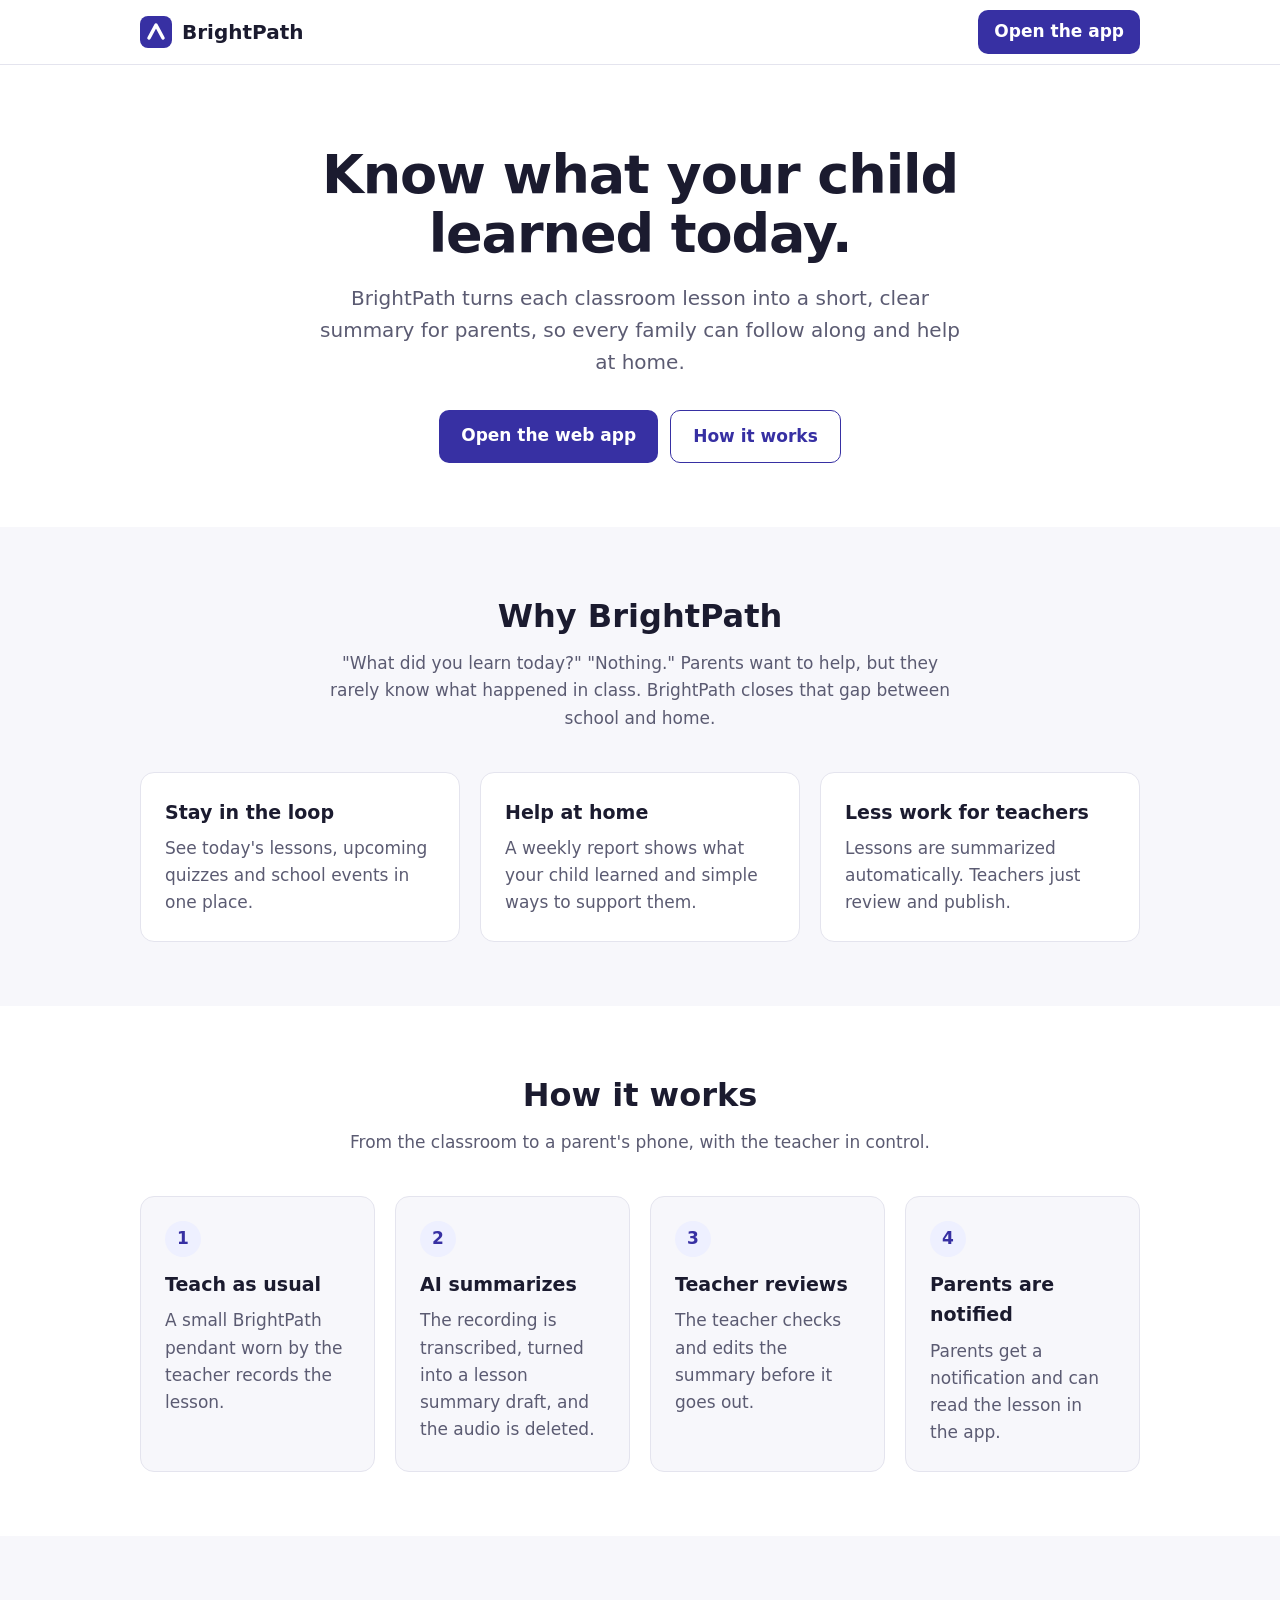
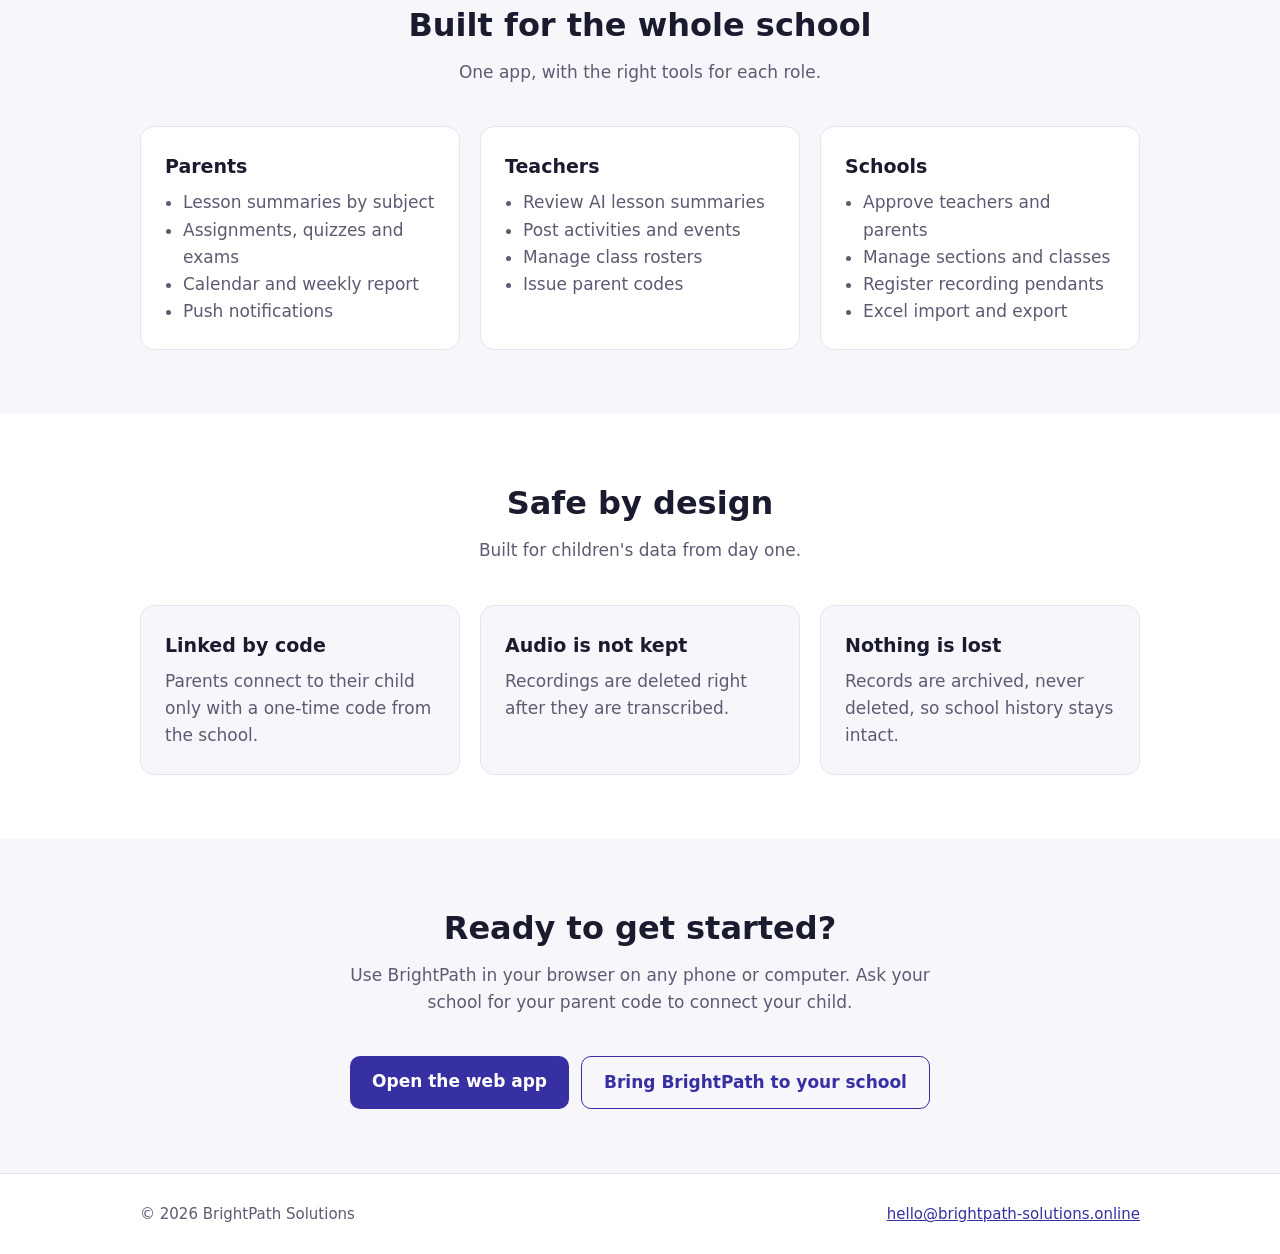
==== index.html @ 08d6a46b "first commit" ====
<!doctype html>
<html lang="en">
<head>
  <meta charset="utf-8">
  <meta name="viewport" content="width=device-width, initial-scale=1">
  <title>BrightPath — Know what your child learned today</title>
  <meta name="description" content="BrightPath turns classroom lessons into short summaries for parents, so every family can follow along and help at home.">
  <link rel="icon" href="data:image/svg+xml,<svg xmlns='http://www.w3.org/2000/svg' viewBox='0 0 32 32'><rect width='32' height='32' rx='8' fill='%233730A3'/><path d='M9 22 16 9l7 13' fill='none' stroke='white' stroke-width='3.5' stroke-linecap='round' stroke-linejoin='round'/></svg>">
  <style>
    :root {
      --primary: #3730A3;
      --primary-soft: #EEF0FF;
      --text: #1B1B2F;
      --muted: #5B5B72;
      --bg: #FFFFFF;
      --surface: #F7F7FB;
      --border: #E4E4EE;
    }
    @media (prefers-color-scheme: dark) {
      :root {
        --primary: #A5B4FC;
        --primary-soft: #25254A;
        --text: #EDEDF5;
        --muted: #A3A3BA;
        --bg: #12121C;
        --surface: #1B1B29;
        --border: #2C2C40;
      }
    }
    * { box-sizing: border-box; }
    body {
      margin: 0;
      font: 17px/1.6 system-ui, -apple-system, "Segoe UI", Roboto, sans-serif;
      color: var(--text);
      background: var(--bg);
    }
    a { color: var(--primary); }
    .wrap { max-width: 1040px; margin: 0 auto; padding: 0 20px; }
    header { border-bottom: 1px solid var(--border); }
    nav { display: flex; align-items: center; justify-content: space-between; height: 64px; }
    .brand { display: flex; align-items: center; gap: 10px; font-weight: 700; font-size: 20px; color: var(--text); text-decoration: none; }
    .btn {
      display: inline-block; padding: 12px 22px; border-radius: 10px;
      background: var(--primary); color: var(--bg); font-weight: 600; text-decoration: none;
    }
    .btn.ghost { background: transparent; color: var(--primary); border: 1.5px solid var(--primary); }
    nav .btn { padding: 8px 16px; }
    .hero { padding: 80px 0 64px; text-align: center; }
    .hero h1 { font-size: clamp(34px, 6vw, 54px); line-height: 1.1; margin: 0 0 18px; letter-spacing: -0.02em; }
    .hero p { font-size: 20px; color: var(--muted); max-width: 640px; margin: 0 auto 32px; }
    .actions { display: flex; gap: 12px; justify-content: center; flex-wrap: wrap; }
    section { padding: 64px 0; }
    section.alt { background: var(--surface); }
    h2 { font-size: 32px; margin: 0 0 8px; text-align: center; }
    .lead { text-align: center; color: var(--muted); margin: 0 auto 40px; max-width: 620px; }
    .grid { display: grid; gap: 20px; grid-template-columns: repeat(auto-fit, minmax(230px, 1fr)); }
    .card { background: var(--bg); border: 1px solid var(--border); border-radius: 14px; padding: 24px; }
    section:not(.alt) .card { background: var(--surface); }
    .card h3 { margin: 0 0 8px; font-size: 19px; }
    .card p, .card li { color: var(--muted); margin: 0; }
    .card ul { margin: 0; padding-left: 18px; }
    .step { width: 36px; height: 36px; border-radius: 50%; display: grid; place-items: center;
            background: var(--primary-soft); color: var(--primary); font-weight: 700; margin-bottom: 12px; }
    .cta { text-align: center; }
    footer { border-top: 1px solid var(--border); padding: 28px 0; color: var(--muted); font-size: 15px; }
    footer .wrap { display: flex; justify-content: space-between; flex-wrap: wrap; gap: 8px; }
  </style>
</head>
<body>
  <header>
    <nav class="wrap">
      <a class="brand" href="/">
        <svg width="32" height="32" viewBox="0 0 32 32" aria-hidden="true"><rect width="32" height="32" rx="8" fill="#3730A3"/><path d="M9 22 16 9l7 13" fill="none" stroke="#fff" stroke-width="3.5" stroke-linecap="round" stroke-linejoin="round"/></svg>
        BrightPath
      </a>
      <a class="btn" href="https://app.brightpath-solutions.online">Open the app</a>
    </nav>
  </header>

  <main>
    <div class="hero wrap">
      <h1>Know what your child<br>learned today.</h1>
      <p>BrightPath turns each classroom lesson into a short, clear summary for parents, so every family can follow along and help at home.</p>
      <div class="actions">
        <a class="btn" href="https://app.brightpath-solutions.online">Open the web app</a>
        <a class="btn ghost" href="#how">How it works</a>
      </div>
    </div>

    <section class="alt" id="why">
      <div class="wrap">
        <h2>Why BrightPath</h2>
        <p class="lead">"What did you learn today?" "Nothing." Parents want to help, but they rarely know what happened in class. BrightPath closes that gap between school and home.</p>
        <div class="grid">
          <div class="card"><h3>Stay in the loop</h3><p>See today's lessons, upcoming quizzes and school events in one place.</p></div>
          <div class="card"><h3>Help at home</h3><p>A weekly report shows what your child learned and simple ways to support them.</p></div>
          <div class="card"><h3>Less work for teachers</h3><p>Lessons are summarized automatically. Teachers just review and publish.</p></div>
        </div>
      </div>
    </section>

    <section id="how">
      <div class="wrap">
        <h2>How it works</h2>
        <p class="lead">From the classroom to a parent's phone, with the teacher in control.</p>
        <div class="grid">
          <div class="card"><div class="step">1</div><h3>Teach as usual</h3><p>A small BrightPath pendant worn by the teacher records the lesson.</p></div>
          <div class="card"><div class="step">2</div><h3>AI summarizes</h3><p>The recording is transcribed, turned into a lesson summary draft, and the audio is deleted.</p></div>
          <div class="card"><div class="step">3</div><h3>Teacher reviews</h3><p>The teacher checks and edits the summary before it goes out.</p></div>
          <div class="card"><div class="step">4</div><h3>Parents are notified</h3><p>Parents get a notification and can read the lesson in the app.</p></div>
        </div>
      </div>
    </section>

    <section class="alt" id="who">
      <div class="wrap">
        <h2>Built for the whole school</h2>
        <p class="lead">One app, with the right tools for each role.</p>
        <div class="grid">
          <div class="card"><h3>Parents</h3><ul>
            <li>Lesson summaries by subject</li><li>Assignments, quizzes and exams</li>
            <li>Calendar and weekly report</li><li>Push notifications</li></ul></div>
          <div class="card"><h3>Teachers</h3><ul>
            <li>Review AI lesson summaries</li><li>Post activities and events</li>
            <li>Manage class rosters</li><li>Issue parent codes</li></ul></div>
          <div class="card"><h3>Schools</h3><ul>
            <li>Approve teachers and parents</li><li>Manage sections and classes</li>
            <li>Register recording pendants</li><li>Excel import and export</li></ul></div>
        </div>
      </div>
    </section>

    <section id="trust">
      <div class="wrap">
        <h2>Safe by design</h2>
        <p class="lead">Built for children's data from day one.</p>
        <div class="grid">
          <div class="card"><h3>Linked by code</h3><p>Parents connect to their child only with a one-time code from the school.</p></div>
          <div class="card"><h3>Audio is not kept</h3><p>Recordings are deleted right after they are transcribed.</p></div>
          <div class="card"><h3>Nothing is lost</h3><p>Records are archived, never deleted, so school history stays intact.</p></div>
        </div>
      </div>
    </section>

    <section class="alt cta">
      <div class="wrap">
        <h2>Ready to get started?</h2>
        <p class="lead">Use BrightPath in your browser on any phone or computer. Ask your school for your parent code to connect your child.</p>
        <div class="actions">
          <a class="btn" href="https://app.brightpath-solutions.online">Open the web app</a>
          <a class="btn ghost" href="mailto:hello@brightpath-solutions.online">Bring BrightPath to your school</a>
        </div>
      </div>
    </section>
  </main>

  <footer>
    <div class="wrap">
      <span>&copy; 2026 BrightPath Solutions</span>
      <a href="mailto:hello@brightpath-solutions.online">hello@brightpath-solutions.online</a>
    </div>
  </footer>
</body>
</html>
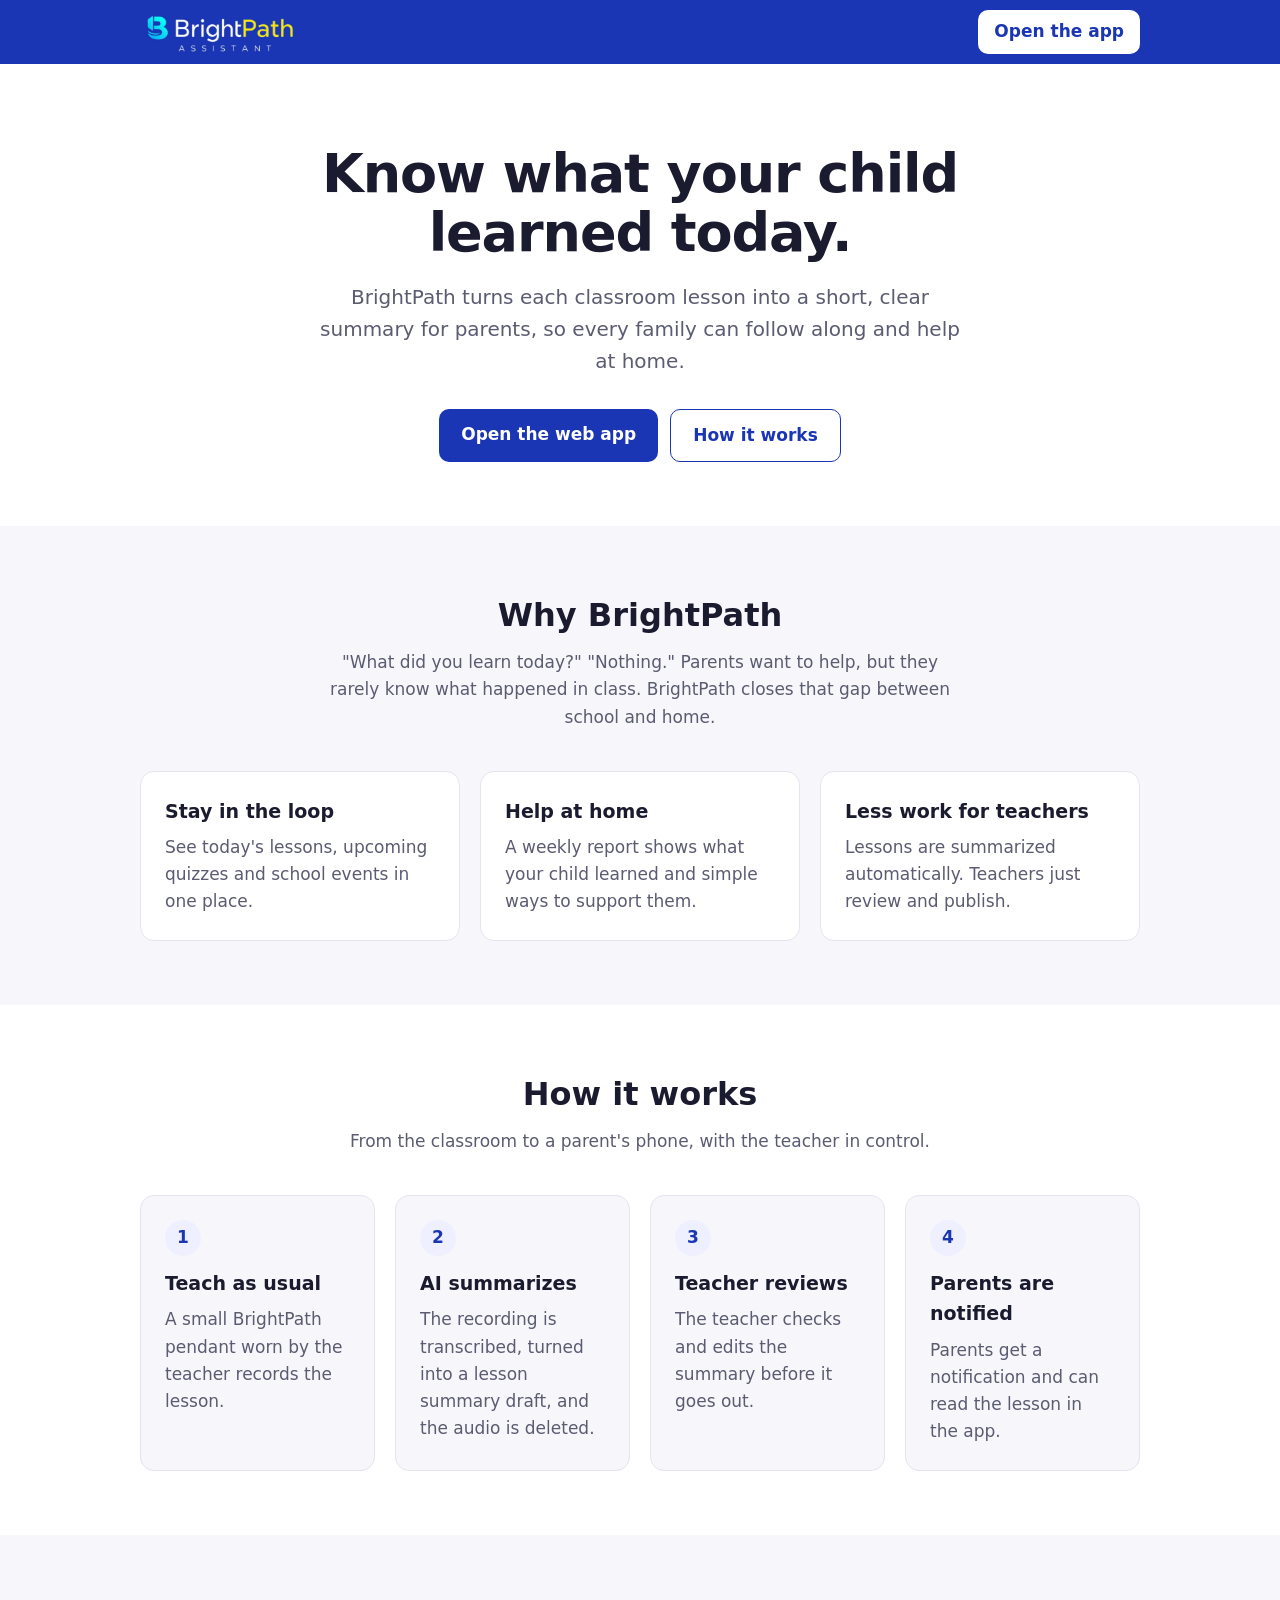
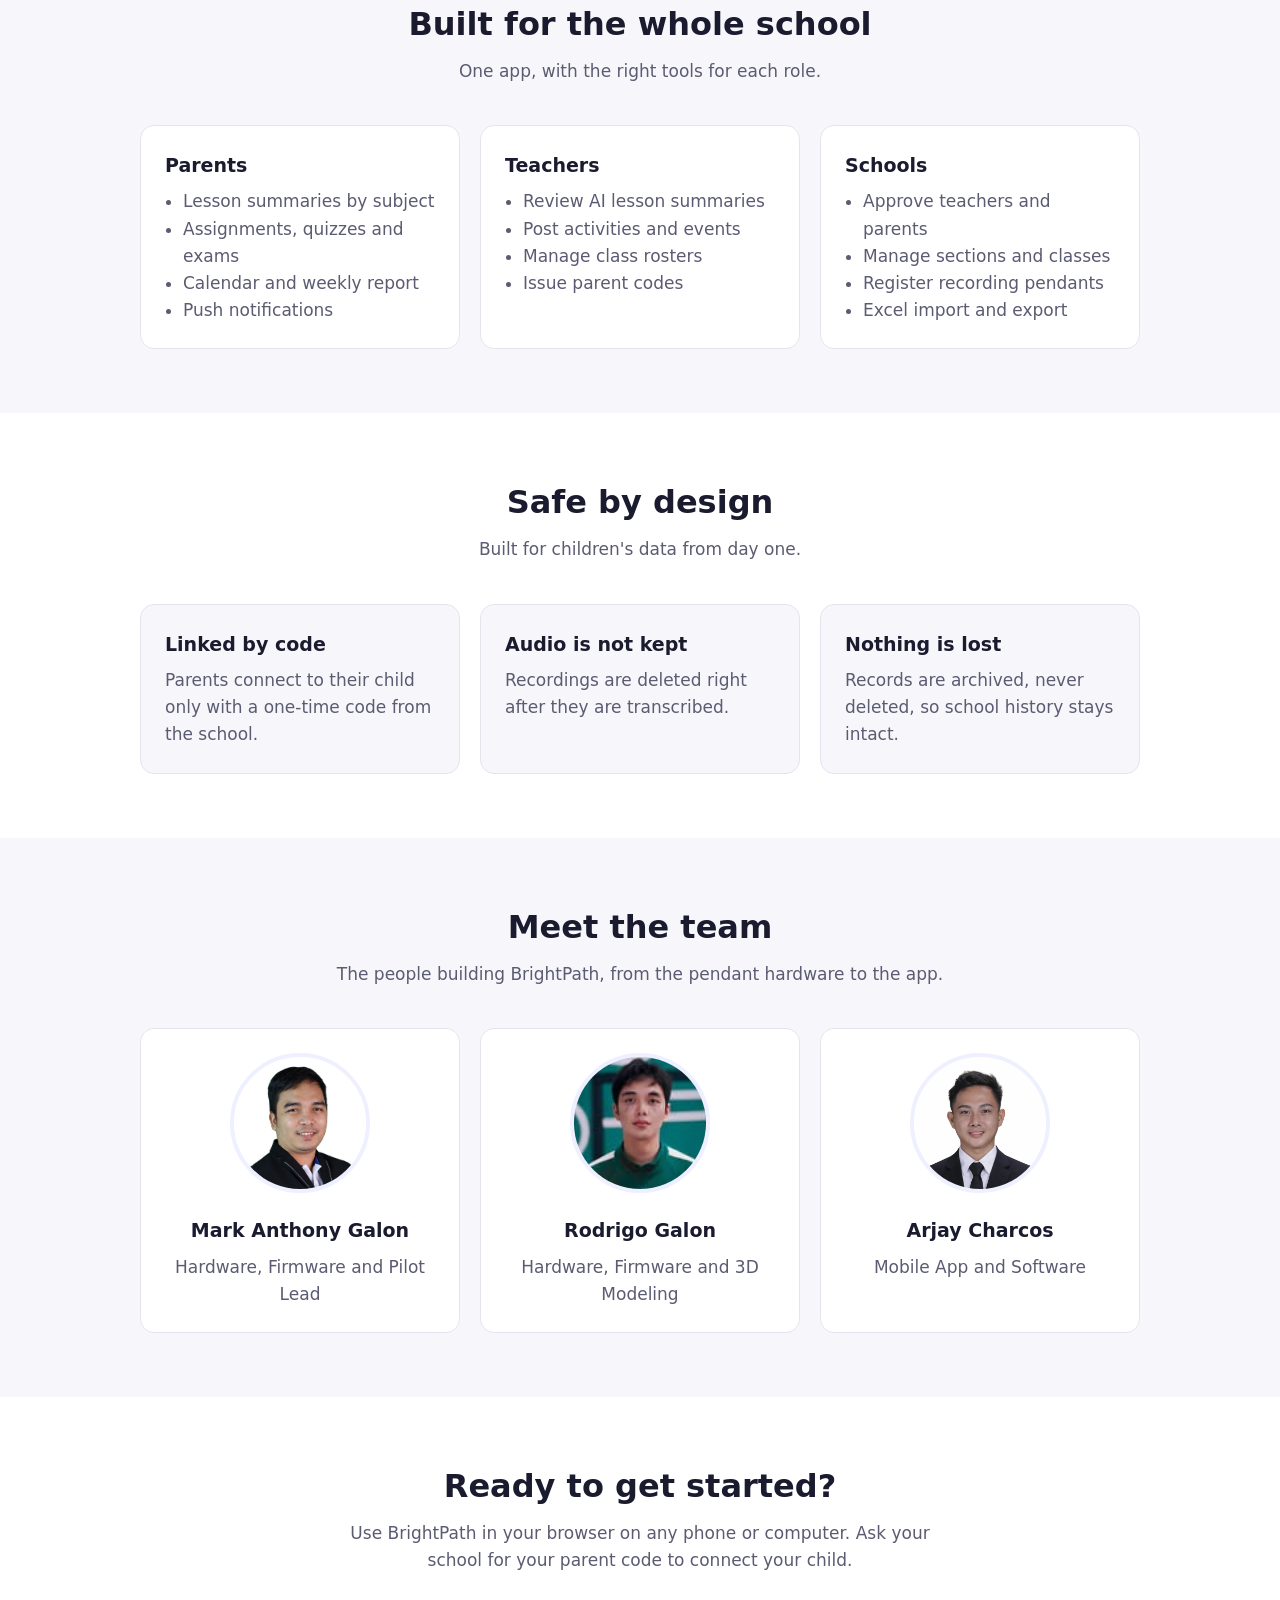
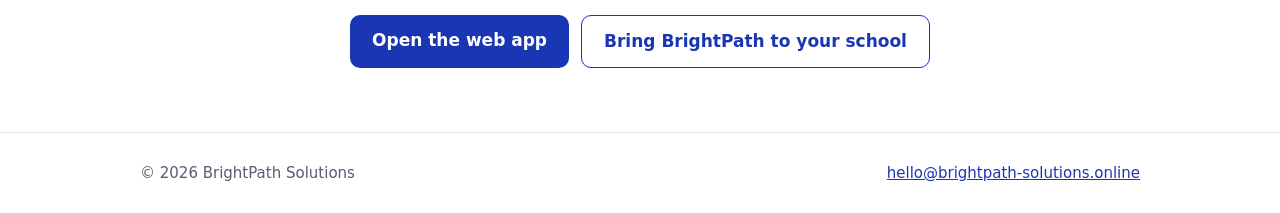
==== commit 5c73437f: "Add new image file: rodrigo-galon.jpg" ====
--- a/index.html
+++ b/index.html
@@ -5,10 +5,11 @@
   <meta name="viewport" content="width=device-width, initial-scale=1">
   <title>BrightPath — Know what your child learned today</title>
   <meta name="description" content="BrightPath turns classroom lessons into short summaries for parents, so every family can follow along and help at home.">
-  <link rel="icon" href="data:image/svg+xml,<svg xmlns='http://www.w3.org/2000/svg' viewBox='0 0 32 32'><rect width='32' height='32' rx='8' fill='%233730A3'/><path d='M9 22 16 9l7 13' fill='none' stroke='white' stroke-width='3.5' stroke-linecap='round' stroke-linejoin='round'/></svg>">
+  <link rel="icon" href="images/icon.png">
   <style>
     :root {
-      --primary: #3730A3;
+      --brand: #1A36B4; /* logo background */
+      --primary: #1A36B4;
       --primary-soft: #EEF0FF;
       --text: #1B1B2F;
       --muted: #5B5B72;
@@ -36,15 +37,15 @@
     }
     a { color: var(--primary); }
     .wrap { max-width: 1040px; margin: 0 auto; padding: 0 20px; }
-    header { border-bottom: 1px solid var(--border); }
-    nav { display: flex; align-items: center; justify-content: space-between; height: 64px; }
-    .brand { display: flex; align-items: center; gap: 10px; font-weight: 700; font-size: 20px; color: var(--text); text-decoration: none; }
+    header { background: var(--brand); }
+    nav { display: flex; align-items: center; justify-content: space-between; height: 64px; gap: 12px; }
+    .brand img { display: block; height: 44px; width: auto; }
     .btn {
       display: inline-block; padding: 12px 22px; border-radius: 10px;
       background: var(--primary); color: var(--bg); font-weight: 600; text-decoration: none;
     }
     .btn.ghost { background: transparent; color: var(--primary); border: 1.5px solid var(--primary); }
-    nav .btn { padding: 8px 16px; }
+    nav .btn { padding: 8px 16px; background: #fff; color: var(--brand); white-space: nowrap; }
     .hero { padding: 80px 0 64px; text-align: center; }
     .hero h1 { font-size: clamp(34px, 6vw, 54px); line-height: 1.1; margin: 0 0 18px; letter-spacing: -0.02em; }
     .hero p { font-size: 20px; color: var(--muted); max-width: 640px; margin: 0 auto 32px; }
@@ -61,6 +62,9 @@
     .card ul { margin: 0; padding-left: 18px; }
     .step { width: 36px; height: 36px; border-radius: 50%; display: grid; place-items: center;
             background: var(--primary-soft); color: var(--primary); font-weight: 700; margin-bottom: 12px; }
+    .team { text-align: center; }
+    .team img { width: 140px; height: 140px; border-radius: 50%; object-fit: cover; margin-bottom: 14px;
+                border: 4px solid var(--primary-soft); }
     .cta { text-align: center; }
     footer { border-top: 1px solid var(--border); padding: 28px 0; color: var(--muted); font-size: 15px; }
     footer .wrap { display: flex; justify-content: space-between; flex-wrap: wrap; gap: 8px; }
@@ -69,10 +73,7 @@
 <body>
   <header>
     <nav class="wrap">
-      <a class="brand" href="/">
-        <svg width="32" height="32" viewBox="0 0 32 32" aria-hidden="true"><rect width="32" height="32" rx="8" fill="#3730A3"/><path d="M9 22 16 9l7 13" fill="none" stroke="#fff" stroke-width="3.5" stroke-linecap="round" stroke-linejoin="round"/></svg>
-        BrightPath
-      </a>
+      <a class="brand" href="/"><img src="images/logo.jpg" alt="BrightPath Assistant" width="164" height="44"></a>
       <a class="btn" href="https://app.brightpath-solutions.online">Open the app</a>
     </nav>
   </header>
@@ -142,7 +143,28 @@
       </div>
     </section>
 
-    <section class="alt cta">
+    <section class="alt" id="team">
+      <div class="wrap">
+        <h2>Meet the team</h2>
+        <p class="lead">The people building BrightPath, from the pendant hardware to the app.</p>
+        <div class="grid">
+          <div class="card team">
+            <img src="images/mark-anthony-galon.png" alt="Mark Anthony Galon" width="140" height="140" loading="lazy">
+            <h3>Mark Anthony Galon</h3><p>Hardware, Firmware and Pilot Lead</p>
+          </div>
+          <div class="card team">
+            <img src="images/rodrigo-galon.jpg" alt="Rodrigo Galon" width="140" height="140" loading="lazy">
+            <h3>Rodrigo Galon</h3><p>Hardware, Firmware and 3D Modeling</p>
+          </div>
+          <div class="card team">
+            <img src="images/arjay-charcos.webp" alt="Arjay Charcos" width="140" height="140" loading="lazy">
+            <h3>Arjay Charcos</h3><p>Mobile App and Software</p>
+          </div>
+        </div>
+      </div>
+    </section>
+
+    <section class="cta">
       <div class="wrap">
         <h2>Ready to get started?</h2>
         <p class="lead">Use BrightPath in your browser on any phone or computer. Ask your school for your parent code to connect your child.</p>
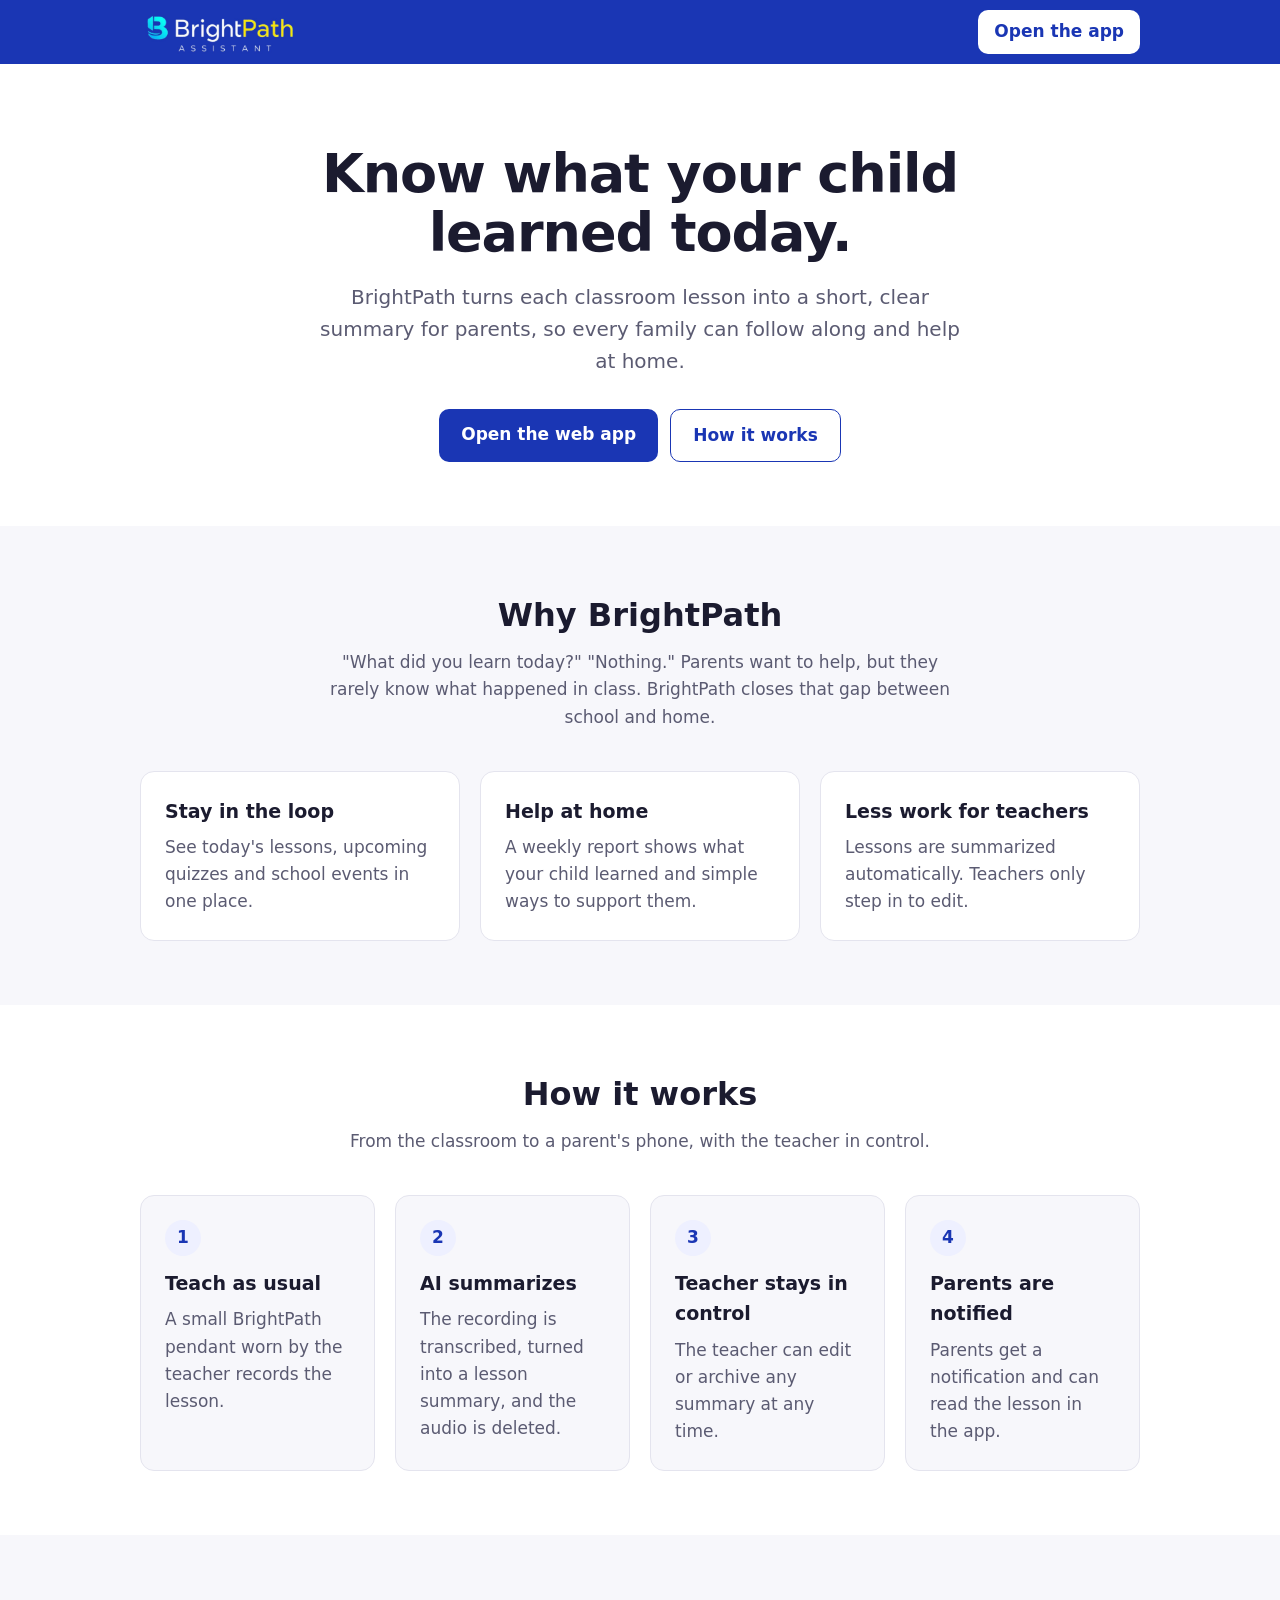
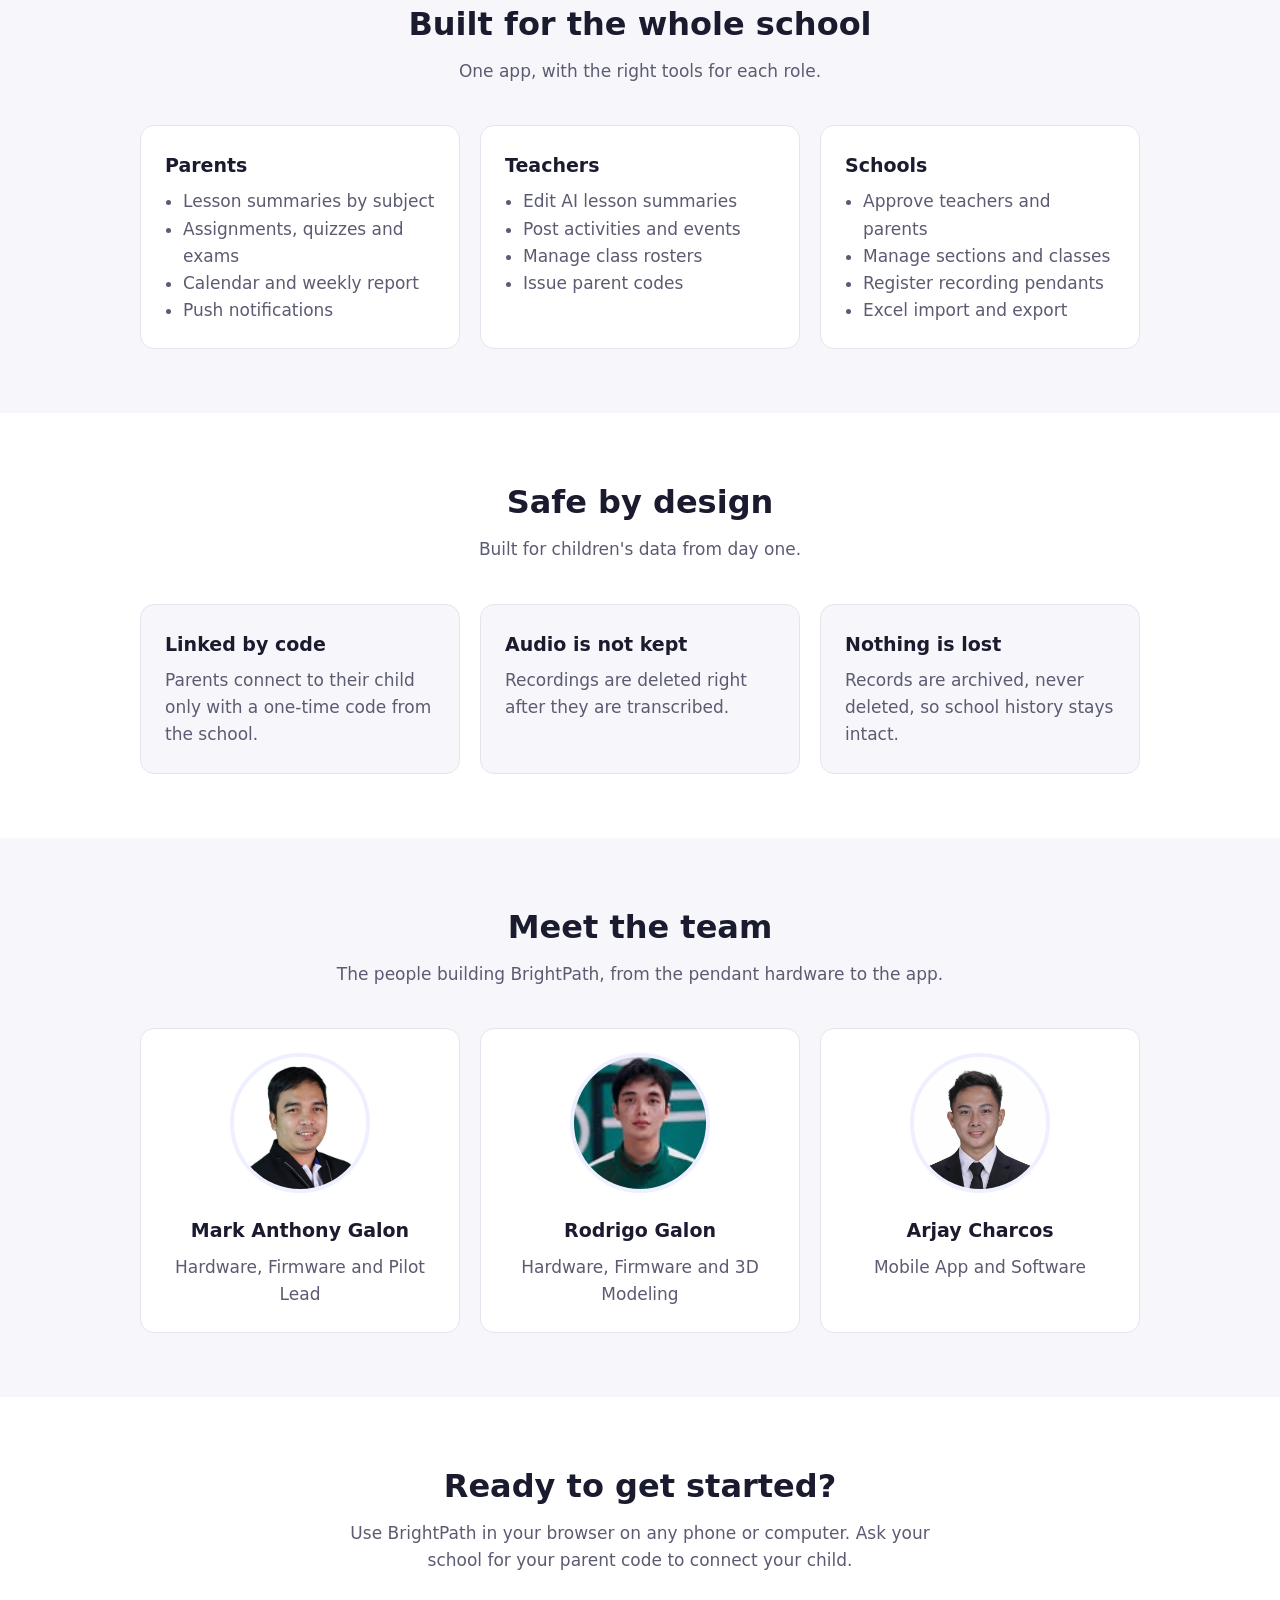
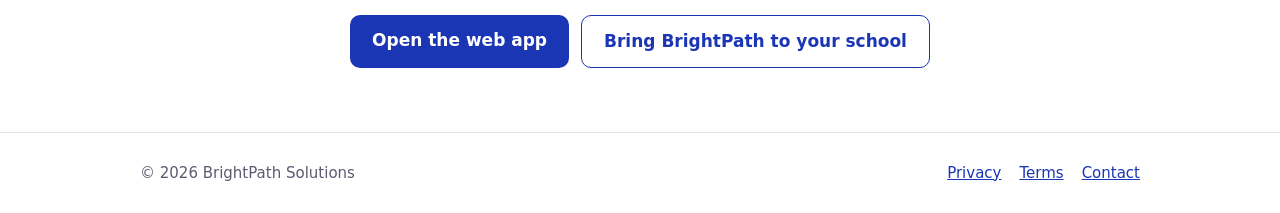
==== commit 45395bc4: "Add privacy policy, terms of use, sitemap, and robots.txt; create initial styles" ====
--- a/index.html
+++ b/index.html
@@ -6,69 +6,16 @@
   <title>BrightPath — Know what your child learned today</title>
   <meta name="description" content="BrightPath turns classroom lessons into short summaries for parents, so every family can follow along and help at home.">
   <link rel="icon" href="images/icon.png">
-  <style>
-    :root {
-      --brand: #1A36B4; /* logo background */
-      --primary: #1A36B4;
-      --primary-soft: #EEF0FF;
-      --text: #1B1B2F;
-      --muted: #5B5B72;
-      --bg: #FFFFFF;
-      --surface: #F7F7FB;
-      --border: #E4E4EE;
-    }
-    @media (prefers-color-scheme: dark) {
-      :root {
-        --primary: #A5B4FC;
-        --primary-soft: #25254A;
-        --text: #EDEDF5;
-        --muted: #A3A3BA;
-        --bg: #12121C;
-        --surface: #1B1B29;
-        --border: #2C2C40;
-      }
-    }
-    * { box-sizing: border-box; }
-    body {
-      margin: 0;
-      font: 17px/1.6 system-ui, -apple-system, "Segoe UI", Roboto, sans-serif;
-      color: var(--text);
-      background: var(--bg);
-    }
-    a { color: var(--primary); }
-    .wrap { max-width: 1040px; margin: 0 auto; padding: 0 20px; }
-    header { background: var(--brand); }
-    nav { display: flex; align-items: center; justify-content: space-between; height: 64px; gap: 12px; }
-    .brand img { display: block; height: 44px; width: auto; }
-    .btn {
-      display: inline-block; padding: 12px 22px; border-radius: 10px;
-      background: var(--primary); color: var(--bg); font-weight: 600; text-decoration: none;
-    }
-    .btn.ghost { background: transparent; color: var(--primary); border: 1.5px solid var(--primary); }
-    nav .btn { padding: 8px 16px; background: #fff; color: var(--brand); white-space: nowrap; }
-    .hero { padding: 80px 0 64px; text-align: center; }
-    .hero h1 { font-size: clamp(34px, 6vw, 54px); line-height: 1.1; margin: 0 0 18px; letter-spacing: -0.02em; }
-    .hero p { font-size: 20px; color: var(--muted); max-width: 640px; margin: 0 auto 32px; }
-    .actions { display: flex; gap: 12px; justify-content: center; flex-wrap: wrap; }
-    section { padding: 64px 0; }
-    section.alt { background: var(--surface); }
-    h2 { font-size: 32px; margin: 0 0 8px; text-align: center; }
-    .lead { text-align: center; color: var(--muted); margin: 0 auto 40px; max-width: 620px; }
-    .grid { display: grid; gap: 20px; grid-template-columns: repeat(auto-fit, minmax(230px, 1fr)); }
-    .card { background: var(--bg); border: 1px solid var(--border); border-radius: 14px; padding: 24px; }
-    section:not(.alt) .card { background: var(--surface); }
-    .card h3 { margin: 0 0 8px; font-size: 19px; }
-    .card p, .card li { color: var(--muted); margin: 0; }
-    .card ul { margin: 0; padding-left: 18px; }
-    .step { width: 36px; height: 36px; border-radius: 50%; display: grid; place-items: center;
-            background: var(--primary-soft); color: var(--primary); font-weight: 700; margin-bottom: 12px; }
-    .team { text-align: center; }
-    .team img { width: 140px; height: 140px; border-radius: 50%; object-fit: cover; margin-bottom: 14px;
-                border: 4px solid var(--primary-soft); }
-    .cta { text-align: center; }
-    footer { border-top: 1px solid var(--border); padding: 28px 0; color: var(--muted); font-size: 15px; }
-    footer .wrap { display: flex; justify-content: space-between; flex-wrap: wrap; gap: 8px; }
-  </style>
+  <link rel="canonical" href="https://brightpath-solutions.online/">
+  <meta property="og:type" content="website">
+  <meta property="og:site_name" content="BrightPath">
+  <meta property="og:title" content="BrightPath — Know what your child learned today">
+  <meta property="og:description" content="Short, clear summaries of every classroom lesson for parents, so families can follow along and help at home.">
+  <meta property="og:url" content="https://brightpath-solutions.online/">
+  <meta property="og:image" content="https://brightpath-solutions.online/images/og.png">
+  <meta name="twitter:card" content="summary_large_image">
+  <meta name="theme-color" content="#1A36B4">
+  <link rel="stylesheet" href="style.css">
 </head>
 <body>
   <header>
@@ -95,7 +42,7 @@
         <div class="grid">
           <div class="card"><h3>Stay in the loop</h3><p>See today's lessons, upcoming quizzes and school events in one place.</p></div>
           <div class="card"><h3>Help at home</h3><p>A weekly report shows what your child learned and simple ways to support them.</p></div>
-          <div class="card"><h3>Less work for teachers</h3><p>Lessons are summarized automatically. Teachers just review and publish.</p></div>
+          <div class="card"><h3>Less work for teachers</h3><p>Lessons are summarized automatically. Teachers only step in to edit.</p></div>
         </div>
       </div>
     </section>
@@ -106,8 +53,8 @@
         <p class="lead">From the classroom to a parent's phone, with the teacher in control.</p>
         <div class="grid">
           <div class="card"><div class="step">1</div><h3>Teach as usual</h3><p>A small BrightPath pendant worn by the teacher records the lesson.</p></div>
-          <div class="card"><div class="step">2</div><h3>AI summarizes</h3><p>The recording is transcribed, turned into a lesson summary draft, and the audio is deleted.</p></div>
-          <div class="card"><div class="step">3</div><h3>Teacher reviews</h3><p>The teacher checks and edits the summary before it goes out.</p></div>
+          <div class="card"><div class="step">2</div><h3>AI summarizes</h3><p>The recording is transcribed, turned into a lesson summary, and the audio is deleted.</p></div>
+          <div class="card"><div class="step">3</div><h3>Teacher stays in control</h3><p>The teacher can edit or archive any summary at any time.</p></div>
           <div class="card"><div class="step">4</div><h3>Parents are notified</h3><p>Parents get a notification and can read the lesson in the app.</p></div>
         </div>
       </div>
@@ -122,7 +69,7 @@
             <li>Lesson summaries by subject</li><li>Assignments, quizzes and exams</li>
             <li>Calendar and weekly report</li><li>Push notifications</li></ul></div>
           <div class="card"><h3>Teachers</h3><ul>
-            <li>Review AI lesson summaries</li><li>Post activities and events</li>
+            <li>Edit AI lesson summaries</li><li>Post activities and events</li>
             <li>Manage class rosters</li><li>Issue parent codes</li></ul></div>
           <div class="card"><h3>Schools</h3><ul>
             <li>Approve teachers and parents</li><li>Manage sections and classes</li>
@@ -179,7 +126,11 @@
   <footer>
     <div class="wrap">
       <span>&copy; 2026 BrightPath Solutions</span>
-      <a href="mailto:hello@brightpath-solutions.online">hello@brightpath-solutions.online</a>
+      <span class="links">
+        <a href="/privacy">Privacy</a>
+        <a href="/terms">Terms</a>
+        <a href="mailto:hello@brightpath-solutions.online">Contact</a>
+      </span>
     </div>
   </footer>
 </body>
--- a/style.css
+++ b/style.css
@@ -0,0 +1,75 @@
+:root {
+  --brand: #1A36B4; /* logo background */
+  --primary: #1A36B4;
+  --primary-soft: #EEF0FF;
+  --text: #1B1B2F;
+  --muted: #5B5B72;
+  --bg: #FFFFFF;
+  --surface: #F7F7FB;
+  --border: #E4E4EE;
+}
+@media (prefers-color-scheme: dark) {
+  :root {
+    --primary: #A5B4FC;
+    --primary-soft: #25254A;
+    --text: #EDEDF5;
+    --muted: #A3A3BA;
+    --bg: #12121C;
+    --surface: #1B1B29;
+    --border: #2C2C40;
+  }
+}
+* { box-sizing: border-box; }
+body {
+  margin: 0;
+  font: 17px/1.6 system-ui, -apple-system, "Segoe UI", Roboto, sans-serif;
+  color: var(--text);
+  background: var(--bg);
+}
+a { color: var(--primary); }
+.wrap { max-width: 1040px; margin: 0 auto; padding: 0 20px; }
+header { background: var(--brand); }
+nav { display: flex; align-items: center; justify-content: space-between; height: 64px; gap: 12px; }
+.brand img { display: block; height: 44px; width: auto; }
+.btn {
+  display: inline-block; padding: 12px 22px; border-radius: 10px;
+  background: var(--primary); color: var(--bg); font-weight: 600; text-decoration: none;
+}
+.btn.ghost { background: transparent; color: var(--primary); border: 1.5px solid var(--primary); }
+nav .btn { padding: 8px 16px; background: #fff; color: var(--brand); white-space: nowrap; }
+.hero { padding: 80px 0 64px; text-align: center; }
+.hero h1 { font-size: clamp(34px, 6vw, 54px); line-height: 1.1; margin: 0 0 18px; letter-spacing: -0.02em; }
+.hero p { font-size: 20px; color: var(--muted); max-width: 640px; margin: 0 auto 32px; }
+.actions { display: flex; gap: 12px; justify-content: center; flex-wrap: wrap; }
+section { padding: 64px 0; }
+section.alt { background: var(--surface); }
+h2 { font-size: 32px; margin: 0 0 8px; text-align: center; }
+.lead { text-align: center; color: var(--muted); margin: 0 auto 40px; max-width: 620px; }
+.grid { display: grid; gap: 20px; grid-template-columns: repeat(auto-fit, minmax(230px, 1fr)); }
+.card { background: var(--bg); border: 1px solid var(--border); border-radius: 14px; padding: 24px; }
+section:not(.alt) .card { background: var(--surface); }
+.card h3 { margin: 0 0 8px; font-size: 19px; }
+.card p, .card li { color: var(--muted); margin: 0; }
+.card ul { margin: 0; padding-left: 18px; }
+.step { width: 36px; height: 36px; border-radius: 50%; display: grid; place-items: center;
+        background: var(--primary-soft); color: var(--primary); font-weight: 700; margin-bottom: 12px; }
+.team { text-align: center; }
+.team img { width: 140px; height: 140px; border-radius: 50%; object-fit: cover; margin-bottom: 14px;
+            border: 4px solid var(--primary-soft); }
+.cta { text-align: center; }
+footer { border-top: 1px solid var(--border); padding: 28px 0; color: var(--muted); font-size: 15px; }
+footer .wrap { display: flex; justify-content: space-between; flex-wrap: wrap; gap: 8px; }
+footer .links { display: flex; gap: 18px; flex-wrap: wrap; }
+
+/* Text pages: privacy, terms, delete account, 404 */
+.doc { max-width: 760px; padding-top: 48px; padding-bottom: 64px; }
+.doc h1 { font-size: clamp(30px, 5vw, 40px); line-height: 1.15; margin: 0 0 6px; }
+.doc .updated { color: var(--muted); margin: 0 0 32px; }
+.doc h2 { text-align: left; font-size: 22px; margin: 36px 0 8px; }
+.doc p, .doc li { color: var(--text); }
+.doc ul { padding-left: 22px; }
+.doc li { margin-bottom: 6px; }
+.doc table { width: 100%; border-collapse: collapse; font-size: 15px; margin: 8px 0 16px; }
+.doc th, .doc td { text-align: left; padding: 10px 8px; border-bottom: 1px solid var(--border); vertical-align: top; }
+.doc .note { background: var(--surface); border: 1px solid var(--border); border-radius: 12px; padding: 16px 20px; }
+.table-scroll { overflow-x: auto; }
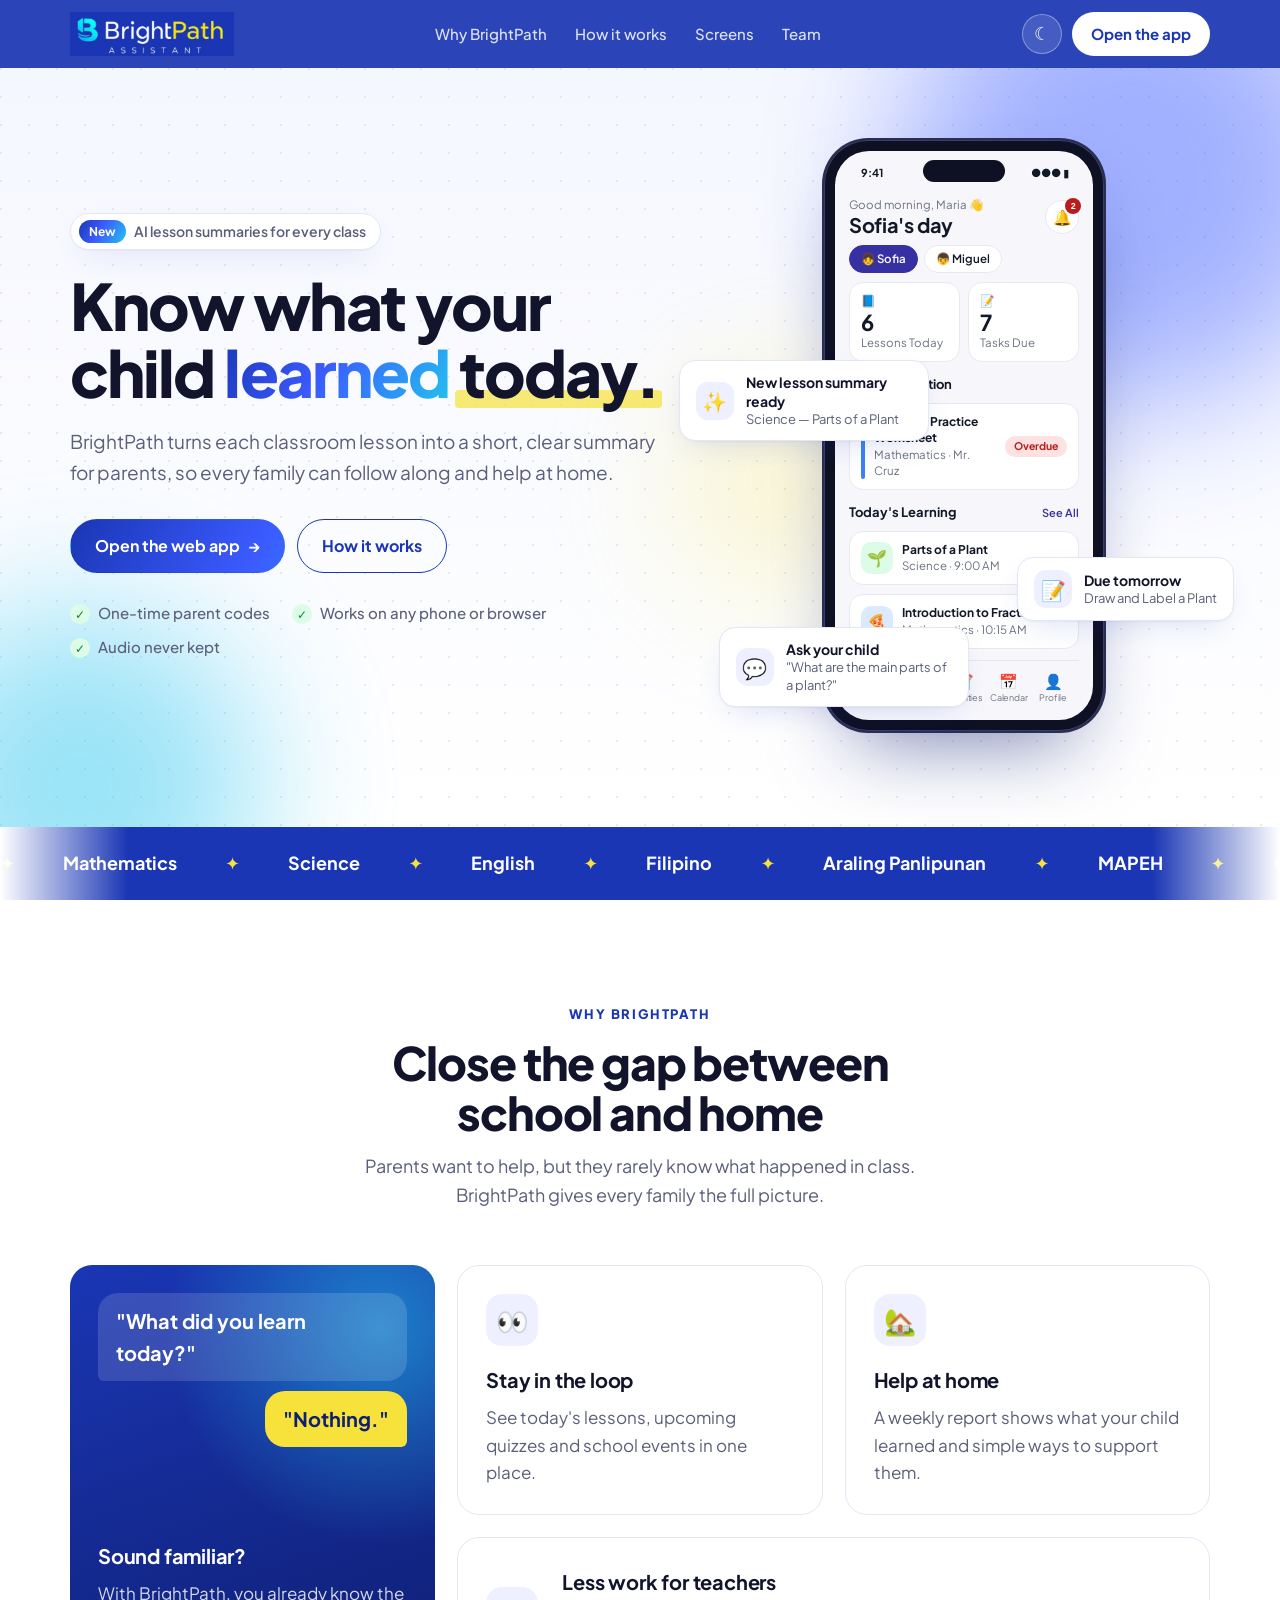
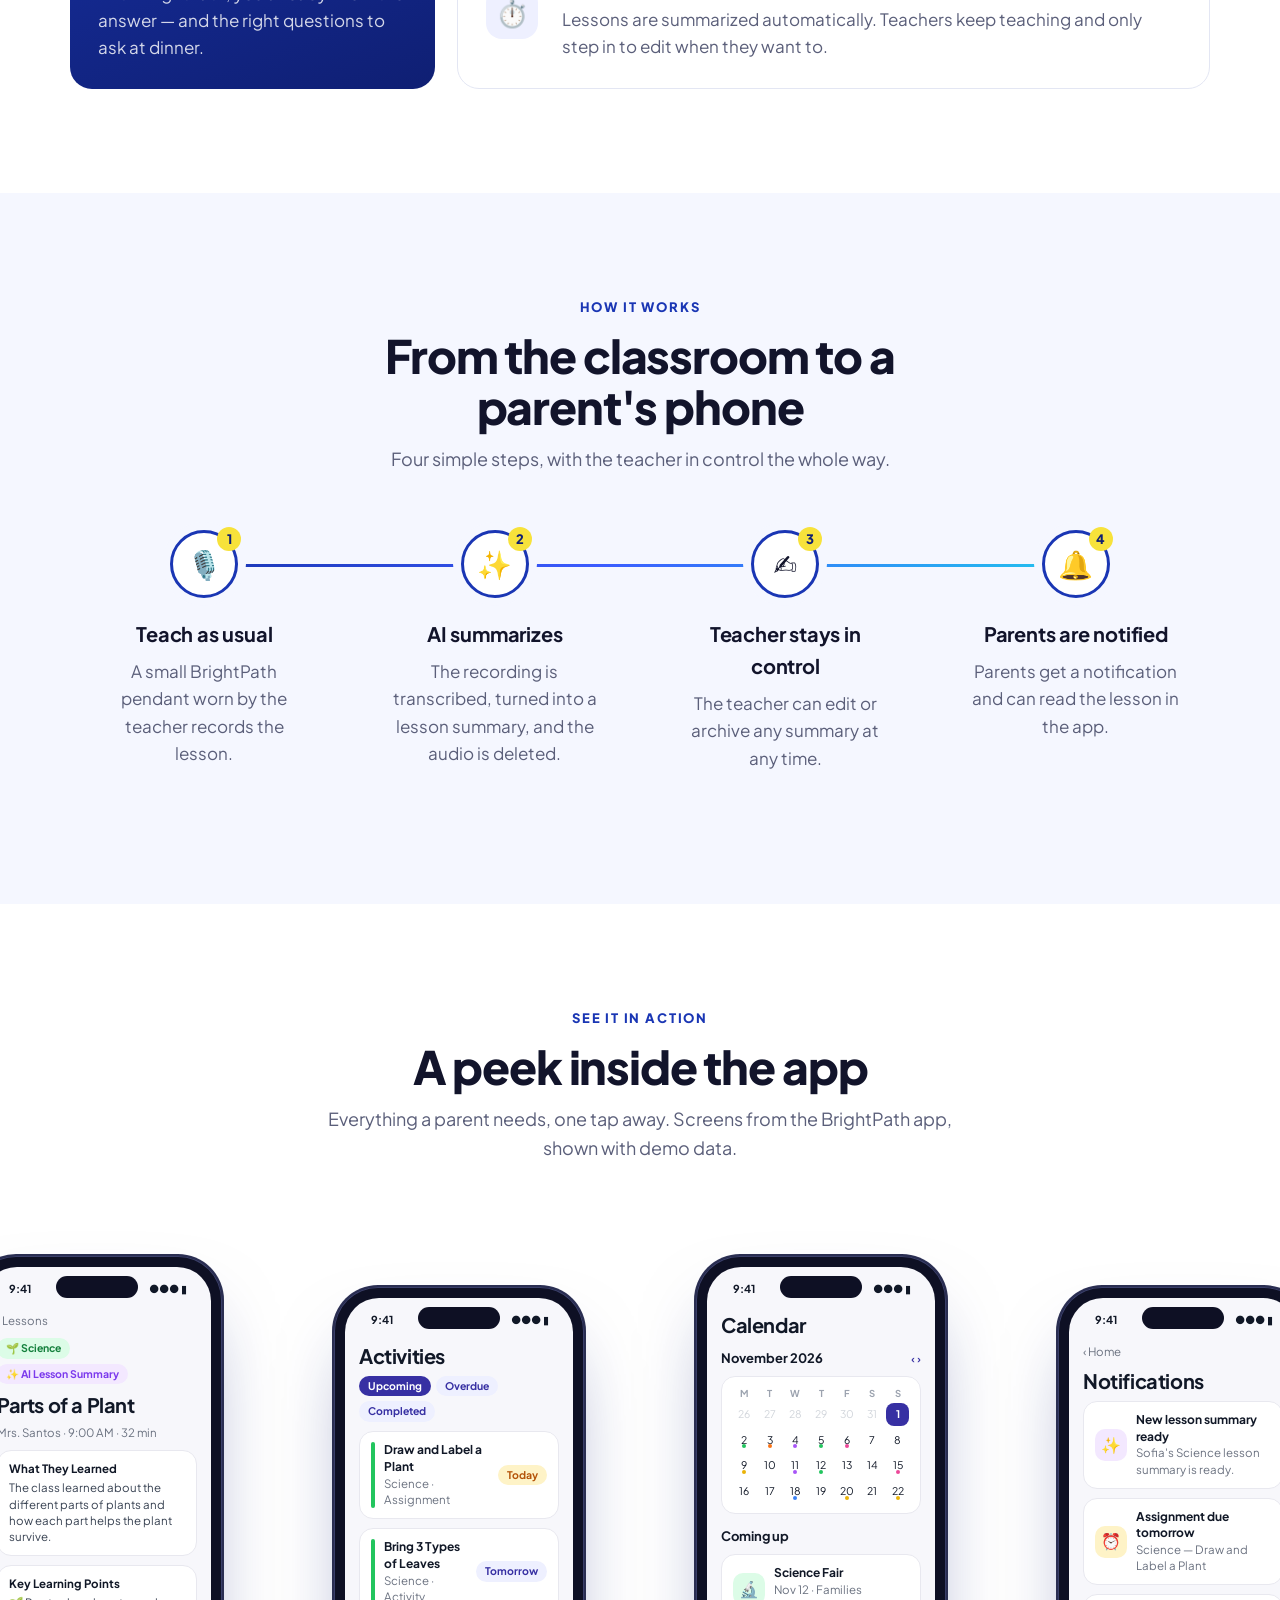
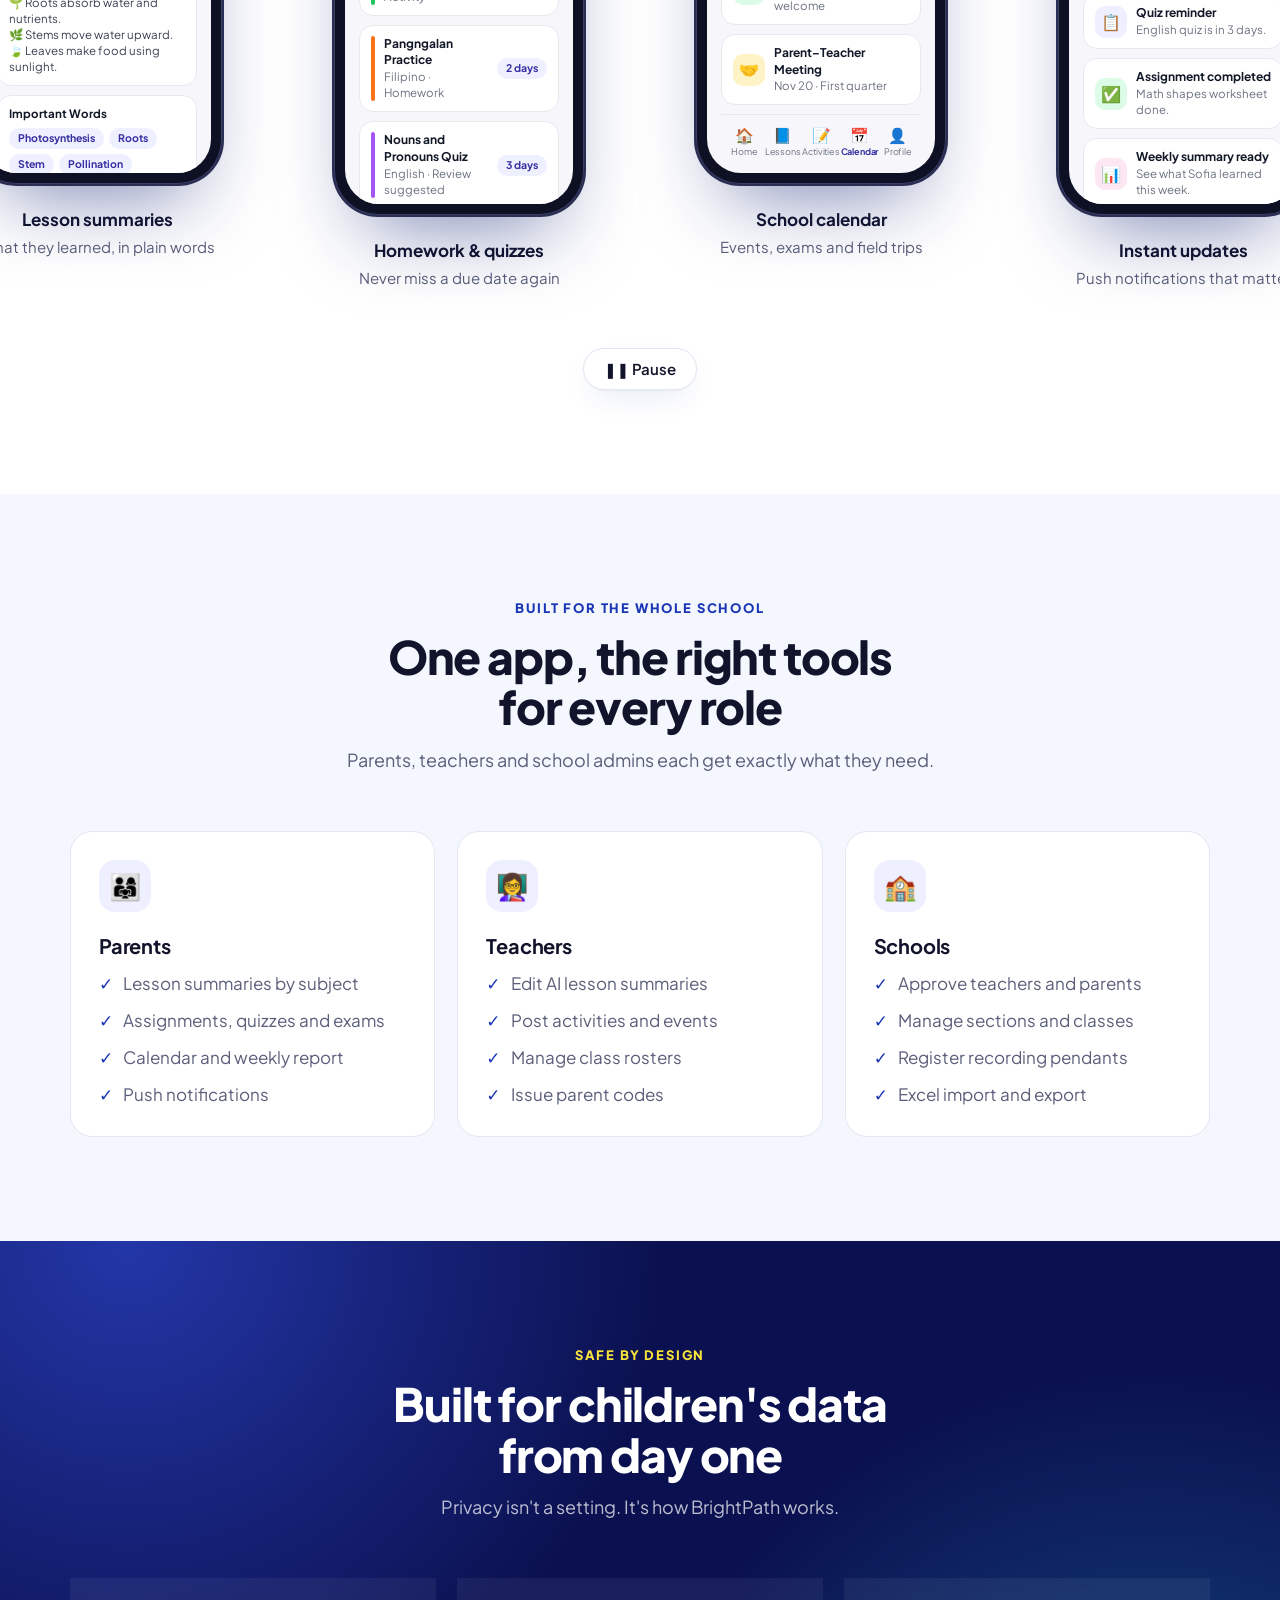
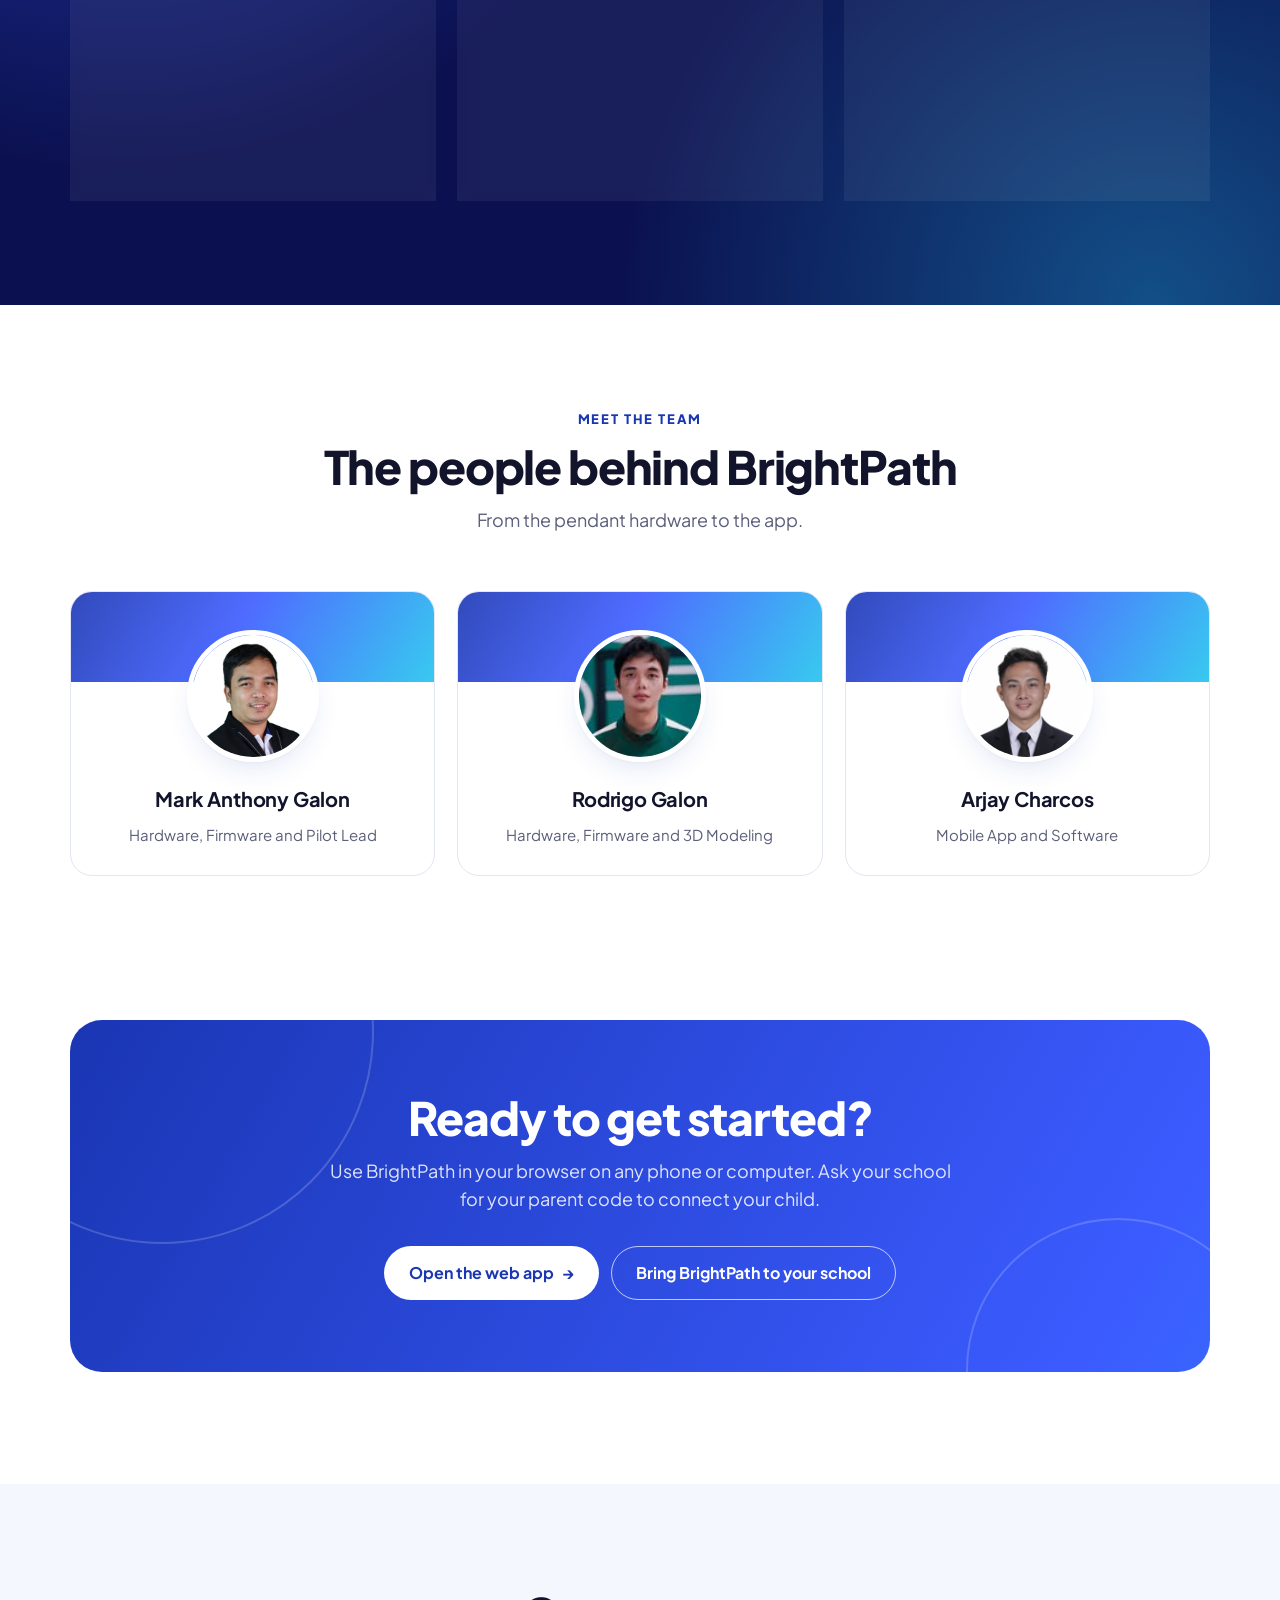
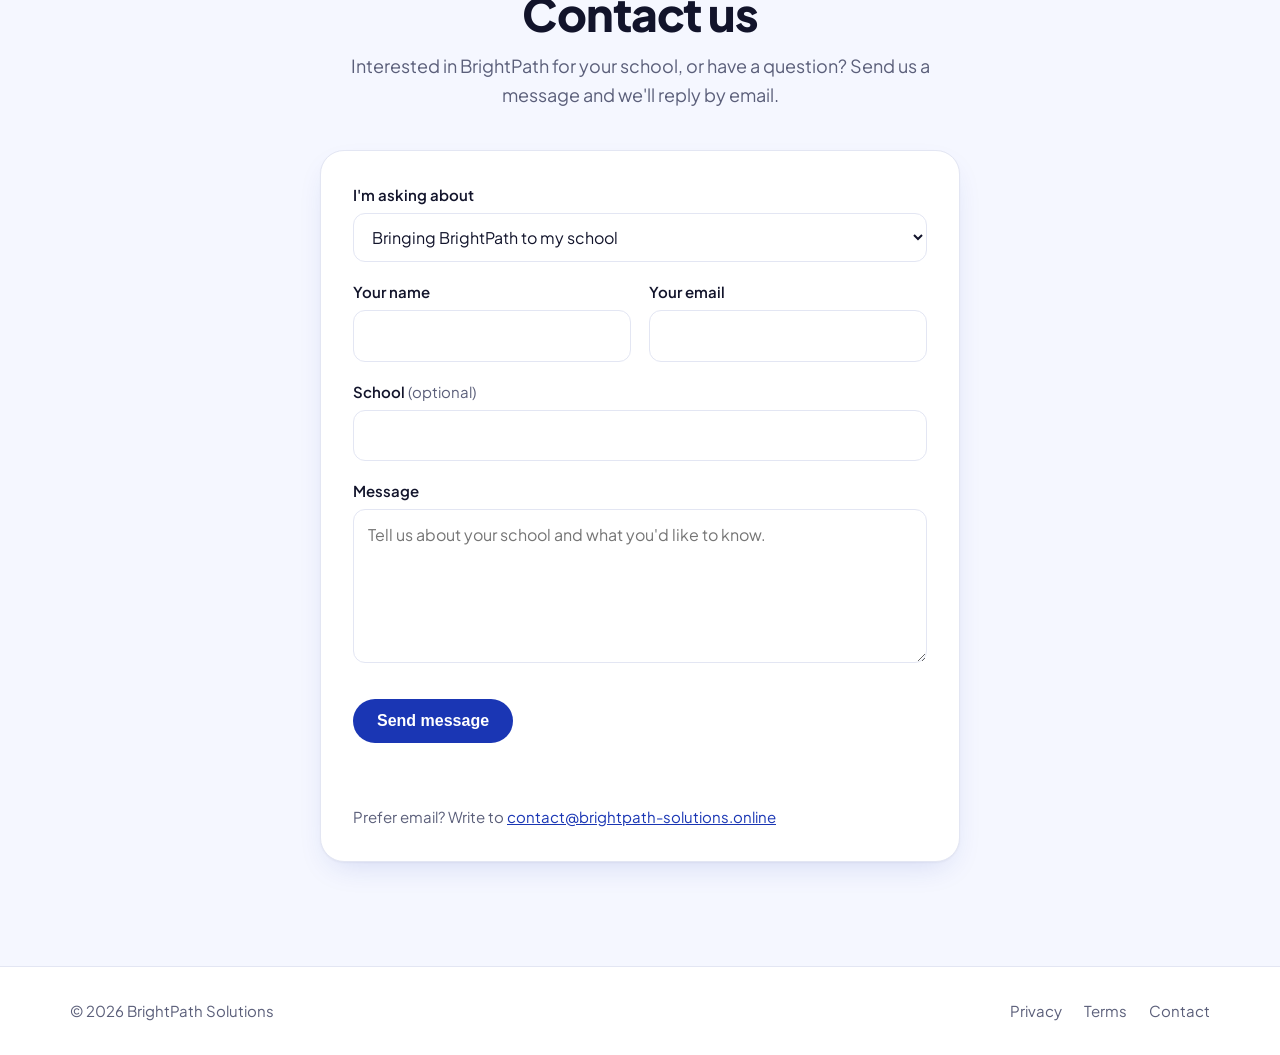
==== commit 591c6238: "feat: add contact form handling and theme toggle functionality - Implemented a contact form in worke" ====
--- a/index.html
+++ b/index.html
@@ -16,95 +16,249 @@
   <meta name="twitter:card" content="summary_large_image">
   <meta name="theme-color" content="#1A36B4">
   <link rel="stylesheet" href="style.css">
+  <script src="/theme.js"></script>
+  <script>document.documentElement.classList.add('js')</script>
 </head>
 <body>
   <header>
     <nav class="wrap">
       <a class="brand" href="/"><img src="images/logo.jpg" alt="BrightPath Assistant" width="164" height="44"></a>
-      <a class="btn" href="https://app.brightpath-solutions.online">Open the app</a>
+      <div class="nav-links">
+        <a href="#why">Why BrightPath</a>
+        <a href="#how">How it works</a>
+        <a href="#screens">Screens</a>
+        <a href="#team">Team</a>
+      </div>
+      <div class="nav-actions">
+        <button class="theme-toggle" type="button" hidden></button>
+        <a class="btn" href="https://app.brightpath-solutions.online">Open the app</a>
+      </div>
     </nav>
   </header>
 
   <main>
-    <div class="hero wrap">
-      <h1>Know what your child<br>learned today.</h1>
-      <p>BrightPath turns each classroom lesson into a short, clear summary for parents, so every family can follow along and help at home.</p>
-      <div class="actions">
-        <a class="btn" href="https://app.brightpath-solutions.online">Open the web app</a>
-        <a class="btn ghost" href="#how">How it works</a>
+    <div class="hero hero-home">
+      <span class="blob b1"></span><span class="blob b2"></span><span class="blob b3"></span>
+      <div class="wrap">
+        <div>
+          <span class="eyebrow fade-up"><b>New</b> AI lesson summaries for every class</span>
+          <h1 class="fade-up" style="--d:.1s">Know what your child <span class="grad-text">learned</span> <span class="hl">today.</span></h1>
+          <p class="fade-up" style="--d:.2s">BrightPath turns each classroom lesson into a short, clear summary for parents, so every family can follow along and help at home.</p>
+          <div class="actions fade-up" style="--d:.3s">
+            <a class="btn glow" href="https://app.brightpath-solutions.online">Open the web app <span class="arrow">→</span></a>
+            <a class="btn ghost" href="#how">How it works</a>
+          </div>
+          <ul class="checks fade-up" style="--d:.4s">
+            <li>One-time parent codes</li><li>Works on any phone or browser</li><li>Audio never kept</li>
+          </ul>
+        </div>
+
+        <div class="hero-visual fade-up" style="--d:.25s">
+          <div class="toast t1"><span class="ico">✨</span><div><b>New lesson summary ready</b><span>Science — Parts of a Plant</span></div></div>
+          <div class="toast t2"><span class="ico">📝</span><div><b>Due tomorrow</b><span>Draw and Label a Plant</span></div></div>
+          <div class="toast t3"><span class="ico">💬</span><div><b>Ask your child</b><span>"What are the main parts of a plant?"</span></div></div>
+          <div class="phone" role="img" aria-label="BrightPath app home screen showing Sofia's lessons for today">
+            <div class="screen">
+              <div class="sb"><span>9:41</span><span>●●● ▮</span></div>
+              <div class="s-row">
+                <div class="grow"><span class="sub">Good morning, Maria 👋</span><h4>Sofia's day</h4></div>
+                <span class="bell">🔔<i>2</i></span>
+              </div>
+              <div class="kids"><span>👧 Sofia</span><span>👦 Miguel</span></div>
+              <div class="s-stats">
+                <div class="s-card"><span>📘</span><strong>6</strong><span class="sub">Lessons Today</span></div>
+                <div class="s-card"><span>📝</span><strong>7</strong><span class="sub">Tasks Due</span></div>
+              </div>
+              <h5>Needs Attention</h5>
+              <div class="s-card s-row"><span class="bar" style="background:#3B82F6"></span><div class="grow"><b>Fractions Practice Worksheet</b><span class="sub">Mathematics · Mr. Cruz</span></div><span class="chip bad">Overdue</span></div>
+              <h5>Today's Learning <small>See All</small></h5>
+              <div class="s-card s-row"><span class="s-ico" style="background:#DCFCE7">🌱</span><div class="grow"><b>Parts of a Plant</b><span class="sub">Science · 9:00 AM</span></div></div>
+              <div class="s-card s-row"><span class="s-ico" style="background:#DBEAFE">🍕</span><div class="grow"><b>Introduction to Fractions</b><span class="sub">Mathematics · 10:15 AM</span></div></div>
+              <div class="tabbar"><span class="on"><em>🏠</em>Home</span><span><em>📘</em>Lessons</span><span><em>📝</em>Activities</span><span><em>📅</em>Calendar</span><span><em>👤</em>Profile</span></div>
+            </div>
+          </div>
+        </div>
       </div>
     </div>
 
-    <section class="alt" id="why">
-      <div class="wrap">
-        <h2>Why BrightPath</h2>
-        <p class="lead">"What did you learn today?" "Nothing." Parents want to help, but they rarely know what happened in class. BrightPath closes that gap between school and home.</p>
+    <div class="ticker" aria-hidden="true">
+      <div class="ticker-track">
+        <span>Mathematics</span><span>Science</span><span>English</span><span>Filipino</span><span>Araling Panlipunan</span><span>MAPEH</span><span>GMRC</span><span>Quizzes &amp; Exams</span><span>School Events</span>
+        <span>Mathematics</span><span>Science</span><span>English</span><span>Filipino</span><span>Araling Panlipunan</span><span>MAPEH</span><span>GMRC</span><span>Quizzes &amp; Exams</span><span>School Events</span>
+      </div>
+    </div>
+
+    <section id="why">
+      <div class="wrap">
+        <span class="kicker reveal">Why BrightPath</span>
+        <h2 class="reveal">Close the gap between<br>school and home</h2>
+        <p class="lead reveal">Parents want to help, but they rarely know what happened in class. BrightPath gives every family the full picture.</p>
+        <div class="bento">
+          <div class="card quote reveal">
+            <div>
+              <span class="bubble">"What did you learn today?"</span>
+              <span class="bubble kid">"Nothing."</span>
+            </div>
+            <div>
+              <h3>Sound familiar?</h3>
+              <p>With BrightPath, you already know the answer — and the right questions to ask at dinner.</p>
+            </div>
+          </div>
+          <div class="card reveal" style="--d:.1s"><div class="icon">👀</div><h3>Stay in the loop</h3><p>See today's lessons, upcoming quizzes and school events in one place.</p></div>
+          <div class="card reveal" style="--d:.2s"><div class="icon">🏡</div><h3>Help at home</h3><p>A weekly report shows what your child learned and simple ways to support them.</p></div>
+          <div class="card wide reveal" style="--d:.3s"><div class="icon">⏱️</div><div><h3>Less work for teachers</h3><p>Lessons are summarized automatically. Teachers keep teaching and only step in to edit when they want to.</p></div></div>
+        </div>
+      </div>
+    </section>
+
+    <section class="alt" id="how">
+      <div class="wrap">
+        <span class="kicker reveal">How it works</span>
+        <h2 class="reveal">From the classroom to a<br>parent's phone</h2>
+        <p class="lead reveal">Four simple steps, with the teacher in control the whole way.</p>
+        <div class="steps reveal">
+          <div class="card"><div class="num">🎙️</div><h3>Teach as usual</h3><p>A small BrightPath pendant worn by the teacher records the lesson.</p></div>
+          <div class="card"><div class="num">✨</div><h3>AI summarizes</h3><p>The recording is transcribed, turned into a lesson summary, and the audio is deleted.</p></div>
+          <div class="card"><div class="num">✍️</div><h3>Teacher stays in control</h3><p>The teacher can edit or archive any summary at any time.</p></div>
+          <div class="card"><div class="num">🔔</div><h3>Parents are notified</h3><p>Parents get a notification and can read the lesson in the app.</p></div>
+        </div>
+      </div>
+    </section>
+
+    <section id="screens">
+      <div class="wrap">
+        <span class="kicker reveal">See it in action</span>
+        <h2 class="reveal">A peek inside the app</h2>
+        <p class="lead reveal">Everything a parent needs, one tap away. Screens from the BrightPath app, shown with demo data.</p>
+      </div>
+      <div class="shots" tabindex="0" aria-label="App screens, use the arrow keys to browse">
+        <figure class="shot reveal">
+          <div class="phone" role="img" aria-label="Lesson summary screen for Parts of a Plant">
+            <div class="screen">
+              <div class="sb"><span>9:41</span><span>●●● ▮</span></div>
+              <span class="sub">‹ Lessons</span>
+              <div class="chips"><span class="chip ok">🌱 Science</span><span class="chip ai">✨ AI Lesson Summary</span></div>
+              <h4>Parts of a Plant</h4>
+              <span class="sub">Mrs. Santos · 9:00 AM · 32 min</span>
+              <div class="s-card"><b>What They Learned</b><p>The class learned about the different parts of plants and how each part helps the plant survive.</p></div>
+              <div class="s-card"><b>Key Learning Points</b><p>🌱 Roots absorb water and nutrients.<br>🌿 Stems move water upward.<br>🍃 Leaves make food using sunlight.</p></div>
+              <div class="s-card"><b>Important Words</b><div class="chips" style="margin-top:6px"><span class="chip">Photosynthesis</span><span class="chip">Roots</span><span class="chip">Stem</span><span class="chip">Pollination</span></div></div>
+              <div class="s-card s-note"><b>💡 Remember This</b><p>Every part of a plant has a special job.</p></div>
+            </div>
+          </div>
+          <figcaption><b>Lesson summaries</b><span>What they learned, in plain words</span></figcaption>
+        </figure>
+
+        <figure class="shot reveal" style="--d:.1s">
+          <div class="phone" role="img" aria-label="Activities screen listing homework, quizzes and projects">
+            <div class="screen">
+              <div class="sb"><span>9:41</span><span>●●● ▮</span></div>
+              <h4>Activities</h4>
+              <div class="chips"><span class="chip" style="background:#3730A3;color:#fff">Upcoming</span><span class="chip">Overdue</span><span class="chip">Completed</span></div>
+              <div class="s-card s-row"><span class="bar" style="background:#22C55E"></span><div class="grow"><b>Draw and Label a Plant</b><span class="sub">Science · Assignment</span></div><span class="chip warn">Today</span></div>
+              <div class="s-card s-row"><span class="bar" style="background:#22C55E"></span><div class="grow"><b>Bring 3 Types of Leaves</b><span class="sub">Science · Activity</span></div><span class="chip">Tomorrow</span></div>
+              <div class="s-card s-row"><span class="bar" style="background:#F97316"></span><div class="grow"><b>Pangngalan Practice</b><span class="sub">Filipino · Homework</span></div><span class="chip">2 days</span></div>
+              <div class="s-card s-row"><span class="bar" style="background:#A855F7"></span><div class="grow"><b>Nouns and Pronouns Quiz</b><span class="sub">English · Review suggested</span></div><span class="chip">3 days</span></div>
+              <div class="s-card s-row"><span class="bar" style="background:#EC4899"></span><div class="grow"><b>Color Emotion Painting</b><span class="sub">MAPEH · Project</span></div><span class="chip">5 days</span></div>
+              <div class="tabbar"><span><em>🏠</em>Home</span><span><em>📘</em>Lessons</span><span class="on"><em>📝</em>Activities</span><span><em>📅</em>Calendar</span><span><em>👤</em>Profile</span></div>
+            </div>
+          </div>
+          <figcaption><b>Homework &amp; quizzes</b><span>Never miss a due date again</span></figcaption>
+        </figure>
+
+        <figure class="shot reveal" style="--d:.2s">
+          <div class="phone" role="img" aria-label="Calendar screen with school events for November">
+            <div class="screen">
+              <div class="sb"><span>9:41</span><span>●●● ▮</span></div>
+              <h4>Calendar</h4>
+              <h5>November 2026 <small>‹ ›</small></h5>
+              <div class="s-card">
+                <div class="cal">
+                  <b>M</b><b>T</b><b>W</b><b>T</b><b>F</b><b>S</b><b>S</b>
+                  <span class="muted">26</span><span class="muted">27</span><span class="muted">28</span><span class="muted">29</span><span class="muted">30</span><span class="muted">31</span><span class="today">1</span>
+                  <span class="dot" style="--c:#22C55E">2</span><span class="dot" style="--c:#F97316">3</span><span class="dot" style="--c:#A855F7">4</span><span class="dot" style="--c:#22C55E">5</span><span class="dot" style="--c:#EC4899">6</span><span>7</span><span>8</span>
+                  <span class="dot" style="--c:#EAB308">9</span><span>10</span><span class="dot" style="--c:#A855F7">11</span><span class="dot" style="--c:#22C55E">12</span><span>13</span><span>14</span><span class="dot" style="--c:#EC4899">15</span>
+                  <span>16</span><span>17</span><span class="dot">18</span><span>19</span><span class="dot" style="--c:#EAB308">20</span><span>21</span><span class="dot" style="--c:#EAB308">22</span>
+                </div>
+              </div>
+              <h5>Coming up</h5>
+              <div class="s-card s-row"><span class="s-ico" style="background:#DCFCE7">🔬</span><div class="grow"><b>Science Fair</b><span class="sub">Nov 12 · Families welcome</span></div></div>
+              <div class="s-card s-row"><span class="s-ico" style="background:#FEF3C7">🤝</span><div class="grow"><b>Parent–Teacher Meeting</b><span class="sub">Nov 20 · First quarter</span></div></div>
+              <div class="tabbar"><span><em>🏠</em>Home</span><span><em>📘</em>Lessons</span><span><em>📝</em>Activities</span><span class="on"><em>📅</em>Calendar</span><span><em>👤</em>Profile</span></div>
+            </div>
+          </div>
+          <figcaption><b>School calendar</b><span>Events, exams and field trips</span></figcaption>
+        </figure>
+
+        <figure class="shot reveal" style="--d:.3s">
+          <div class="phone" role="img" aria-label="Notifications screen">
+            <div class="screen">
+              <div class="sb"><span>9:41</span><span>●●● ▮</span></div>
+              <span class="sub">‹ Home</span>
+              <h4>Notifications</h4>
+              <div class="s-card s-row"><span class="s-ico" style="background:#F3E8FF">✨</span><div class="grow"><b>New lesson summary ready</b><span class="sub">Sofia's Science lesson summary is ready.</span></div></div>
+              <div class="s-card s-row"><span class="s-ico" style="background:#FEF3C7">⏰</span><div class="grow"><b>Assignment due tomorrow</b><span class="sub">Science — Draw and Label a Plant</span></div></div>
+              <div class="s-card s-row"><span class="s-ico" style="background:#EEF0FF">📋</span><div class="grow"><b>Quiz reminder</b><span class="sub">English quiz is in 3 days.</span></div></div>
+              <div class="s-card s-row"><span class="s-ico" style="background:#DCFCE7">✅</span><div class="grow"><b>Assignment completed</b><span class="sub">Math shapes worksheet done.</span></div></div>
+              <div class="s-card s-row"><span class="s-ico" style="background:#FCE7F3">📊</span><div class="grow"><b>Weekly summary ready</b><span class="sub">See what Sofia learned this week.</span></div></div>
+            </div>
+          </div>
+          <figcaption><b>Instant updates</b><span>Push notifications that matter</span></figcaption>
+        </figure>
+      </div>
+      <div class="shot-nav" hidden>
+        <button type="button" aria-pressed="false">❚❚ Pause</button>
+      </div>
+    </section>
+
+    <section class="alt" id="who">
+      <div class="wrap">
+        <span class="kicker reveal">Built for the whole school</span>
+        <h2 class="reveal">One app, the right tools<br>for every role</h2>
+        <p class="lead reveal">Parents, teachers and school admins each get exactly what they need.</p>
         <div class="grid">
-          <div class="card"><h3>Stay in the loop</h3><p>See today's lessons, upcoming quizzes and school events in one place.</p></div>
-          <div class="card"><h3>Help at home</h3><p>A weekly report shows what your child learned and simple ways to support them.</p></div>
-          <div class="card"><h3>Less work for teachers</h3><p>Lessons are summarized automatically. Teachers only step in to edit.</p></div>
-        </div>
-      </div>
-    </section>
-
-    <section id="how">
-      <div class="wrap">
-        <h2>How it works</h2>
-        <p class="lead">From the classroom to a parent's phone, with the teacher in control.</p>
-        <div class="grid">
-          <div class="card"><div class="step">1</div><h3>Teach as usual</h3><p>A small BrightPath pendant worn by the teacher records the lesson.</p></div>
-          <div class="card"><div class="step">2</div><h3>AI summarizes</h3><p>The recording is transcribed, turned into a lesson summary, and the audio is deleted.</p></div>
-          <div class="card"><div class="step">3</div><h3>Teacher stays in control</h3><p>The teacher can edit or archive any summary at any time.</p></div>
-          <div class="card"><div class="step">4</div><h3>Parents are notified</h3><p>Parents get a notification and can read the lesson in the app.</p></div>
-        </div>
-      </div>
-    </section>
-
-    <section class="alt" id="who">
-      <div class="wrap">
-        <h2>Built for the whole school</h2>
-        <p class="lead">One app, with the right tools for each role.</p>
-        <div class="grid">
-          <div class="card"><h3>Parents</h3><ul>
+          <div class="card reveal"><div class="icon">👨‍👩‍👧</div><h3>Parents</h3><ul>
             <li>Lesson summaries by subject</li><li>Assignments, quizzes and exams</li>
             <li>Calendar and weekly report</li><li>Push notifications</li></ul></div>
-          <div class="card"><h3>Teachers</h3><ul>
+          <div class="card reveal" style="--d:.1s"><div class="icon">👩‍🏫</div><h3>Teachers</h3><ul>
             <li>Edit AI lesson summaries</li><li>Post activities and events</li>
             <li>Manage class rosters</li><li>Issue parent codes</li></ul></div>
-          <div class="card"><h3>Schools</h3><ul>
+          <div class="card reveal" style="--d:.2s"><div class="icon">🏫</div><h3>Schools</h3><ul>
             <li>Approve teachers and parents</li><li>Manage sections and classes</li>
             <li>Register recording pendants</li><li>Excel import and export</li></ul></div>
         </div>
       </div>
     </section>
 
-    <section id="trust">
-      <div class="wrap">
-        <h2>Safe by design</h2>
-        <p class="lead">Built for children's data from day one.</p>
+    <section class="dark" id="trust">
+      <div class="wrap">
+        <span class="kicker reveal">Safe by design</span>
+        <h2 class="reveal">Built for children's data<br>from day one</h2>
+        <p class="lead reveal">Privacy isn't a setting. It's how BrightPath works.</p>
         <div class="grid">
-          <div class="card"><h3>Linked by code</h3><p>Parents connect to their child only with a one-time code from the school.</p></div>
-          <div class="card"><h3>Audio is not kept</h3><p>Recordings are deleted right after they are transcribed.</p></div>
-          <div class="card"><h3>Nothing is lost</h3><p>Records are archived, never deleted, so school history stays intact.</p></div>
-        </div>
-      </div>
-    </section>
-
-    <section class="alt" id="team">
-      <div class="wrap">
-        <h2>Meet the team</h2>
-        <p class="lead">The people building BrightPath, from the pendant hardware to the app.</p>
+          <div class="card reveal"><div class="icon">🔐</div><h3>Linked by code</h3><p>Parents connect to their child only with a one-time code from the school.</p></div>
+          <div class="card reveal" style="--d:.1s"><div class="icon">🗑️</div><h3>Audio is not kept</h3><p>Recordings are deleted right after they are transcribed.</p></div>
+          <div class="card reveal" style="--d:.2s"><div class="icon">🗄️</div><h3>Nothing is lost</h3><p>Records are archived, never deleted, so school history stays intact.</p></div>
+        </div>
+      </div>
+    </section>
+
+    <section id="team">
+      <div class="wrap">
+        <span class="kicker reveal">Meet the team</span>
+        <h2 class="reveal">The people behind BrightPath</h2>
+        <p class="lead reveal">From the pendant hardware to the app.</p>
         <div class="grid">
-          <div class="card team">
-            <img src="images/mark-anthony-galon.png" alt="Mark Anthony Galon" width="140" height="140" loading="lazy">
+          <div class="card team reveal">
+            <img src="images/mark-anthony-galon.png" alt="Mark Anthony Galon" width="132" height="132" loading="lazy">
             <h3>Mark Anthony Galon</h3><p>Hardware, Firmware and Pilot Lead</p>
           </div>
-          <div class="card team">
-            <img src="images/rodrigo-galon.jpg" alt="Rodrigo Galon" width="140" height="140" loading="lazy">
+          <div class="card team reveal" style="--d:.1s">
+            <img src="images/rodrigo-galon.jpg" alt="Rodrigo Galon" width="132" height="132" loading="lazy">
             <h3>Rodrigo Galon</h3><p>Hardware, Firmware and 3D Modeling</p>
           </div>
-          <div class="card team">
-            <img src="images/arjay-charcos.webp" alt="Arjay Charcos" width="140" height="140" loading="lazy">
+          <div class="card team reveal" style="--d:.2s">
+            <img src="images/arjay-charcos.webp" alt="Arjay Charcos" width="132" height="132" loading="lazy">
             <h3>Arjay Charcos</h3><p>Mobile App and Software</p>
           </div>
         </div>
@@ -113,12 +267,54 @@
 
     <section class="cta">
       <div class="wrap">
-        <h2>Ready to get started?</h2>
-        <p class="lead">Use BrightPath in your browser on any phone or computer. Ask your school for your parent code to connect your child.</p>
-        <div class="actions">
-          <a class="btn" href="https://app.brightpath-solutions.online">Open the web app</a>
-          <a class="btn ghost" href="mailto:hello@brightpath-solutions.online">Bring BrightPath to your school</a>
-        </div>
+        <div class="cta-box reveal">
+          <h2>Ready to get started?</h2>
+          <p class="lead">Use BrightPath in your browser on any phone or computer. Ask your school for your parent code to connect your child.</p>
+          <div class="actions">
+            <a class="btn" href="https://app.brightpath-solutions.online">Open the web app <span class="arrow">→</span></a>
+            <a class="btn ghost" href="#contact">Bring BrightPath to your school</a>
+          </div>
+        </div>
+      </div>
+    </section>
+
+    <section class="alt" id="contact">
+      <div class="wrap">
+        <h2>Contact us</h2>
+        <p class="lead">Interested in BrightPath for your school, or have a question? Send us a message and we'll reply by email.</p>
+        <form class="contact-form reveal" id="contact-form" novalidate>
+          <div class="field">
+            <label for="cf-topic">I'm asking about</label>
+            <select id="cf-topic" name="topic">
+              <option value="school" selected>Bringing BrightPath to my school</option>
+              <option value="parent">A question as a parent</option>
+              <option value="other">Something else</option>
+            </select>
+          </div>
+          <div class="row">
+            <div class="field">
+              <label for="cf-name">Your name</label>
+              <input id="cf-name" name="name" autocomplete="name" maxlength="100" required>
+            </div>
+            <div class="field">
+              <label for="cf-email">Your email</label>
+              <input id="cf-email" name="email" type="email" autocomplete="email" maxlength="254" required>
+            </div>
+          </div>
+          <div class="field">
+            <label for="cf-school">School <span class="opt">(optional)</span></label>
+            <input id="cf-school" name="school" autocomplete="organization" maxlength="150">
+          </div>
+          <div class="field">
+            <label for="cf-message">Message</label>
+            <textarea id="cf-message" name="message" rows="5" maxlength="5000" required placeholder="Tell us about your school and what you'd like to know."></textarea>
+          </div>
+          <!-- Turnstile site key (public); its secret key is the TURNSTILE_SECRET setting on the Worker. -->
+          <div class="cf-turnstile" data-sitekey="0x4AAAAAAFuN_ta8nuRkVyqe" data-theme="auto"></div>
+          <button class="btn" type="submit">Send message</button>
+          <p class="form-status" role="status" aria-live="polite"></p>
+          <p class="form-alt">Prefer email? Write to <a href="mailto:contact@brightpath-solutions.online">contact@brightpath-solutions.online</a></p>
+        </form>
       </div>
     </section>
   </main>
@@ -129,9 +325,84 @@
       <span class="links">
         <a href="/privacy">Privacy</a>
         <a href="/terms">Terms</a>
-        <a href="mailto:hello@brightpath-solutions.online">Contact</a>
+        <a href="#contact">Contact</a>
       </span>
     </div>
   </footer>
+
+  <script src="https://challenges.cloudflare.com/turnstile/v0/api.js" async defer></script>
+  <script>
+    const contactForm = document.getElementById('contact-form');
+    const contactStatus = contactForm.querySelector('.form-status');
+    contactForm.addEventListener('submit', async (e) => {
+      e.preventDefault();
+      if (!contactForm.reportValidity()) return;
+      const button = contactForm.querySelector('button[type=submit]');
+      button.disabled = true;
+      contactStatus.className = 'form-status';
+      contactStatus.textContent = 'Sending…';
+      try {
+        const res = await fetch('/api/contact', { method: 'POST', body: new FormData(contactForm) });
+        const data = await res.json().catch(() => ({}));
+        if (!res.ok || !data.ok) throw new Error(data.error || 'Your message could not be sent. Please try again.');
+        contactForm.reset();
+        contactStatus.classList.add('ok');
+        contactStatus.textContent = "Thanks! Your message was sent. We'll reply to your email soon.";
+      } catch (err) {
+        contactStatus.classList.add('error');
+        contactStatus.textContent = err.message;
+      } finally {
+        window.turnstile?.reset(); // each token works once
+        button.disabled = false;
+      }
+    });
+  </script>
+  <script>
+    const header = document.querySelector('header');
+    addEventListener('scroll', () => header.classList.toggle('scrolled', scrollY > 10), { passive: true });
+    const io = new IntersectionObserver((entries) => entries.forEach((e) => {
+      if (e.isIntersecting) { e.target.classList.add('in'); io.unobserve(e.target); }
+    }), { threshold: 0.15 });
+    document.querySelectorAll('.reveal').forEach((el) => io.observe(el));
+
+    // Screens carousel: arrow buttons, arrow keys and auto-slide, only when the phones don't all fit.
+    const shots = document.querySelector('.shots');
+    const shotNav = document.querySelector('.shot-nav');
+    const overflows = () => shots.scrollWidth > shots.clientWidth + 4;
+    const mid = (el) => { const r = el.getBoundingClientRect(); return r.left + r.width / 2; };
+    const items = [...shots.children];
+    const nearest = () => {
+      const dist = (el) => Math.abs(mid(el) - mid(shots));
+      return items.reduce((best, el, i) => (dist(el) < dist(items[best]) ? i : best), 0);
+    };
+    // Track the target screen so quick presses don't read a half-finished scroll; resync after any scroll settles.
+    let current = 0, settle;
+    shots.addEventListener('scroll', () => { clearTimeout(settle); settle = setTimeout(() => { current = nearest(); }, 150); }, { passive: true });
+    const step = (dir) => {
+      current = (current + dir + items.length) % items.length; // wraps around at either end
+      shots.scrollBy({ left: mid(items[current]) - mid(shots), behavior: 'smooth' });
+    };
+    const fit = () => { shotNav.hidden = !overflows(); };
+    fit();
+    addEventListener('resize', fit);
+    let shotsInView = false, paused = false, stopped = false;
+    const toggle = shotNav.querySelector('button');
+    toggle.addEventListener('click', () => {
+      stopped = !stopped;
+      toggle.setAttribute('aria-pressed', stopped);
+      toggle.textContent = stopped ? '▶ Play' : '❚❚ Pause';
+    });
+    new IntersectionObserver(([e]) => { shotsInView = e.isIntersecting; }).observe(shots);
+    addEventListener('keydown', (e) => {
+      if (!shotsInView || !overflows() || e.target.closest?.('input, textarea, select')) return;
+      if (e.key === 'ArrowRight' || e.key === 'ArrowLeft') { e.preventDefault(); step(e.key === 'ArrowRight' ? 1 : -1); }
+    });
+    // Hovering with a mouse pauses too; touch pointers fire enter/leave per tap, so skip them.
+    shots.addEventListener('pointerenter', (e) => { if (e.pointerType === 'mouse') paused = true; });
+    shots.addEventListener('pointerleave', () => { paused = false; });
+    if (!matchMedia('(prefers-reduced-motion: reduce)').matches) {
+      setInterval(() => { if (shotsInView && !paused && !stopped && !document.hidden && overflows()) step(1); }, 3500);
+    }
+  </script>
 </body>
 </html>
--- a/style.css
+++ b/style.css
@@ -1,69 +1,389 @@
+@import url("https://fonts.googleapis.com/css2?family=Plus+Jakarta+Sans:wght@400;500;600;700;800&display=swap");
+
 :root {
   --brand: #1A36B4; /* logo background */
+  --brand-deep: #0F1F73;
+  --cyan: #22C3EE;  /* logo mark */
+  --sun: #F7E23B;   /* logo "Path" */
   --primary: #1A36B4;
   --primary-soft: #EEF0FF;
-  --text: #1B1B2F;
-  --muted: #5B5B72;
+  --text: #12142B;
+  --muted: #5B5F7A;
   --bg: #FFFFFF;
-  --surface: #F7F7FB;
-  --border: #E4E4EE;
-}
+  --surface: #F5F7FF;
+  --card: #FFFFFF;
+  --border: #E3E6F3;
+  --shadow: 0 1px 2px rgba(18, 20, 43, .04), 0 12px 32px -12px rgba(26, 54, 180, .18);
+  --grad: linear-gradient(120deg, #1A36B4 0%, #3B5BFF 45%, #22C3EE 100%);
+  color-scheme: light;
+}
+/* Dark tokens: follow the device unless the header toggle (theme.js) picked a theme. */
 @media (prefers-color-scheme: dark) {
-  :root {
-    --primary: #A5B4FC;
-    --primary-soft: #25254A;
-    --text: #EDEDF5;
-    --muted: #A3A3BA;
-    --bg: #12121C;
-    --surface: #1B1B29;
-    --border: #2C2C40;
+  :root:not([data-theme="light"]) {
+    --primary: #8FA6FF;
+    --primary-soft: #1E2350;
+    --text: #EDEFFA;
+    --muted: #A2A7C4;
+    --bg: #0B0D1C;
+    --surface: #111430;
+    --card: #151938;
+    --border: #262B55;
+    --shadow: 0 1px 2px rgba(0, 0, 0, .3), 0 16px 40px -16px rgba(0, 0, 0, .6);
+    color-scheme: dark;
   }
 }
+:root[data-theme="dark"] {
+  --primary: #8FA6FF;
+  --primary-soft: #1E2350;
+  --text: #EDEFFA;
+  --muted: #A2A7C4;
+  --bg: #0B0D1C;
+  --surface: #111430;
+  --card: #151938;
+  --border: #262B55;
+  --shadow: 0 1px 2px rgba(0, 0, 0, .3), 0 16px 40px -16px rgba(0, 0, 0, .6);
+  color-scheme: dark;
+}
 * { box-sizing: border-box; }
+html { scroll-behavior: smooth; scroll-padding-top: 80px; }
 body {
   margin: 0;
-  font: 17px/1.6 system-ui, -apple-system, "Segoe UI", Roboto, sans-serif;
+  font: 17px/1.6 "Plus Jakarta Sans", system-ui, -apple-system, "Segoe UI", Roboto, sans-serif;
   color: var(--text);
   background: var(--bg);
+  overflow-x: hidden;
+  transition: background-color .3s, color .3s;
 }
 a { color: var(--primary); }
-.wrap { max-width: 1040px; margin: 0 auto; padding: 0 20px; }
-header { background: var(--brand); }
-nav { display: flex; align-items: center; justify-content: space-between; height: 64px; gap: 12px; }
-.brand img { display: block; height: 44px; width: auto; }
+img { max-width: 100%; }
+.wrap { max-width: 1180px; margin: 0 auto; padding: 0 20px; }
+
+/* Header */
+header {
+  position: sticky; top: 0; z-index: 50;
+  background: rgba(26, 54, 180, .92);
+  backdrop-filter: saturate(160%) blur(12px);
+  -webkit-backdrop-filter: saturate(160%) blur(12px);
+  transition: box-shadow .3s;
+}
+header.scrolled { box-shadow: 0 10px 30px -10px rgba(15, 31, 115, .5); }
+nav { display: flex; align-items: center; justify-content: space-between; height: 68px; gap: 12px; }
+.brand { min-width: 0; }
+.brand img { display: block; height: 44px; width: auto; object-fit: contain; }
+@media (max-width: 400px) { .brand img { height: 36px; } nav .btn { padding: 8px 14px; } }
+.nav-links { display: flex; gap: 28px; }
+.nav-links a { color: rgba(255, 255, 255, .85); text-decoration: none; font-weight: 500; font-size: 15px; position: relative; }
+.nav-links a::after {
+  content: ""; position: absolute; left: 0; right: 0; bottom: -4px; height: 2px; border-radius: 2px;
+  background: var(--sun); transform: scaleX(0); transition: transform .25s;
+}
+.nav-links a:hover { color: #fff; }
+.nav-links a:hover::after { transform: scaleX(1); }
+@media (max-width: 860px) { .nav-links { display: none; } }
+.nav-actions { display: flex; align-items: center; gap: 10px; }
+.theme-toggle {
+  width: 40px; height: 40px; border-radius: 50%; flex: none; cursor: pointer; font-size: 18px; line-height: 1;
+  border: 1px solid rgba(255, 255, 255, .35); background: rgba(255, 255, 255, .12); color: #fff;
+  transition: background .2s, transform .3s;
+}
+.theme-toggle:hover { background: rgba(255, 255, 255, .25); transform: rotate(20deg); }
+
+/* Buttons */
 .btn {
-  display: inline-block; padding: 12px 22px; border-radius: 10px;
-  background: var(--primary); color: var(--bg); font-weight: 600; text-decoration: none;
-}
-.btn.ghost { background: transparent; color: var(--primary); border: 1.5px solid var(--primary); }
-nav .btn { padding: 8px 16px; background: #fff; color: var(--brand); white-space: nowrap; }
+  display: inline-flex; align-items: center; gap: 8px; padding: 13px 24px; border-radius: 999px;
+  background: var(--primary); color: #fff; font-weight: 700; text-decoration: none; font-size: 16px;
+  border: 1.5px solid transparent;
+  transition: transform .2s, box-shadow .2s, background .2s;
+}
+.btn:hover { transform: translateY(-2px); box-shadow: 0 12px 24px -10px rgba(26, 54, 180, .6); }
+.btn.glow { background: var(--grad); background-size: 200% 100%; animation: shimmer 6s linear infinite; }
+.btn.ghost { background: transparent; color: var(--primary); border-color: currentColor; }
+.btn .arrow { transition: transform .2s; }
+.btn:hover .arrow { transform: translateX(4px); }
+nav .btn { padding: 9px 18px; background: #fff; color: var(--brand); white-space: nowrap; font-size: 15px; }
+@keyframes shimmer { to { background-position: -200% 0; } }
+
+/* Hero (also used by 404) */
 .hero { padding: 80px 0 64px; text-align: center; }
-.hero h1 { font-size: clamp(34px, 6vw, 54px); line-height: 1.1; margin: 0 0 18px; letter-spacing: -0.02em; }
-.hero p { font-size: 20px; color: var(--muted); max-width: 640px; margin: 0 auto 32px; }
+.hero h1 { font-size: clamp(36px, 6vw, 64px); line-height: 1.05; margin: 0 0 20px; letter-spacing: -0.03em; font-weight: 800; }
+.hero p { font-size: 19px; color: var(--muted); max-width: 640px; margin: 0 auto 32px; }
 .actions { display: flex; gap: 12px; justify-content: center; flex-wrap: wrap; }
-section { padding: 64px 0; }
+
+.hero-home {
+  position: relative; isolation: isolate; text-align: left; padding: 72px 0 96px; overflow: hidden;
+  background:
+    radial-gradient(circle at 1px 1px, rgba(26, 54, 180, .10) 1px, transparent 0) 0 0 / 28px 28px,
+    linear-gradient(180deg, var(--surface), var(--bg));
+}
+.hero-home .wrap { display: grid; grid-template-columns: 1.1fr .9fr; gap: 48px; align-items: center; }
+.hero-home p { margin-left: 0; }
+.hero-home .actions { justify-content: flex-start; }
+.blob { position: absolute; z-index: -1; border-radius: 50%; filter: blur(70px); opacity: .45; animation: drift 18s ease-in-out infinite alternate; }
+.blob.b1 { width: 460px; height: 460px; background: #3B5BFF; top: -120px; right: -80px; }
+.blob.b2 { width: 360px; height: 360px; background: var(--cyan); bottom: -140px; left: -100px; animation-delay: -6s; }
+.blob.b3 { width: 220px; height: 220px; background: var(--sun); top: 40%; right: 30%; opacity: .25; animation-delay: -12s; }
+@keyframes drift { to { transform: translate(40px, 30px) scale(1.12); } }
+.eyebrow {
+  display: inline-flex; align-items: center; gap: 8px; padding: 6px 14px 6px 8px; border-radius: 999px; margin-bottom: 22px;
+  background: var(--card); border: 1px solid var(--border); font-size: 14px; font-weight: 600; color: var(--muted); box-shadow: var(--shadow);
+}
+.eyebrow b { background: var(--grad); color: #fff; padding: 2px 10px; border-radius: 999px; font-size: 12px; }
+.grad-text { background: var(--grad); -webkit-background-clip: text; background-clip: text; color: transparent; }
+.hl { position: relative; white-space: nowrap; }
+.hl::after {
+  content: ""; position: absolute; left: -2%; right: -2%; bottom: .06em; height: .28em; z-index: -1; border-radius: 4px;
+  background: var(--sun); opacity: .7; transform-origin: left; animation: underline 1s .8s both cubic-bezier(.2, .8, .2, 1);
+}
+@keyframes underline { from { transform: scaleX(0); } }
+.checks { display: flex; flex-wrap: wrap; gap: 10px 22px; margin: 28px 0 0; padding: 0; list-style: none; font-size: 15px; color: var(--muted); font-weight: 500; }
+.checks li::before { content: "✓"; display: inline-grid; place-items: center; width: 20px; height: 20px; margin-right: 8px; border-radius: 50%; background: #DCFCE7; color: #15803D; font-size: 12px; font-weight: 800; }
+.hero-visual { position: relative; display: grid; place-items: center; min-height: 560px; }
+.toast {
+  position: absolute; z-index: 2; display: flex; gap: 12px; align-items: center; padding: 12px 16px; border-radius: 16px; max-width: 250px;
+  background: var(--card); border: 1px solid var(--border); box-shadow: var(--shadow); font-size: 13px; line-height: 1.35;
+  animation: pop .7s both cubic-bezier(.2, .9, .3, 1.3), bob 6s ease-in-out infinite;
+}
+.toast b { display: block; font-size: 14px; }
+.toast span { color: var(--muted); }
+.toast .ico { flex: none; width: 38px; height: 38px; border-radius: 12px; display: grid; place-items: center; font-size: 20px; background: var(--primary-soft); }
+.toast.t1 { top: 220px; left: -40px; animation-delay: 1s, 1.7s; }
+.toast.t2 { bottom: 110px; right: -24px; animation-delay: 1.4s, 2.1s; }
+.toast.t3 { bottom: 24px; left: 0; animation-delay: 1.8s, 2.5s; }
+@keyframes pop { from { opacity: 0; transform: translateY(20px) scale(.9); } }
+@keyframes bob { 50% { translate: 0 -10px; } }
+@media (max-width: 960px) {
+  .hero-home .wrap { grid-template-columns: 1fr; }
+  .hero-visual { min-height: 0; padding-top: 16px; }
+  .toast.t1 { left: 0; } .toast.t2 { right: 0; }
+}
+@media (max-width: 520px) { .toast { display: none; } }
+
+/* Phone mockups ("snapshots") */
+.phone {
+  --w: 280px;
+  position: relative; width: var(--w); aspect-ratio: 9 / 19; flex: none;
+  border-radius: 44px; padding: 11px; background: #0E1024;
+  box-shadow: 0 0 0 2px #2A2E52, 0 40px 80px -30px rgba(15, 31, 115, .55), inset 0 0 0 1px #3A3F6A;
+}
+.phone::before { content: ""; position: absolute; top: 20px; left: 50%; width: 82px; height: 22px; translate: -50% 0; border-radius: 20px; background: #0E1024; z-index: 3; }
+.screen {
+  height: 100%; border-radius: 34px; overflow: hidden; position: relative;
+  background: #F7F7FB; color: #111827; font-size: 11.5px; line-height: 1.4;
+  padding: 46px 14px 14px; display: flex; text-align: left; flex-direction: column; gap: 9px;
+}
+.screen .sb { position: absolute; top: 14px; left: 26px; right: 24px; display: flex; justify-content: space-between; font-weight: 700; font-size: 11px; }
+.screen h4 { margin: 0; font-size: 20px; letter-spacing: -.02em; line-height: 1.15; }
+.screen h5 { margin: 4px 0 0; font-size: 13px; display: flex; justify-content: space-between; align-items: baseline; }
+.screen h5 small { color: #3730A3; font-size: 11px; font-weight: 600; }
+.screen .sub { color: #6B7280; }
+.s-card { background: #fff; border: 1px solid #E8E8EF; border-radius: 14px; padding: 10px 11px; }
+.s-card p { margin: 3px 0 0; color: #374151; }
+.s-row { display: flex; gap: 9px; align-items: center; }
+.s-row .grow { flex: 1; min-width: 0; }
+.s-row b { display: block; font-size: 12px; }
+.s-ico { flex: none; width: 32px; height: 32px; border-radius: 10px; display: grid; place-items: center; font-size: 16px; }
+.s-stats { display: grid; grid-template-columns: 1fr 1fr; gap: 8px; }
+.s-stats .s-card { display: flex; flex-direction: column; gap: 2px; }
+.s-stats strong { font-size: 22px; line-height: 1; }
+.chip { display: inline-block; padding: 3px 9px; border-radius: 999px; font-size: 10.5px; font-weight: 700; background: #EEF0FF; color: #3730A3; }
+.chip.ok { background: #DCFCE7; color: #15803D; }
+.chip.warn { background: #FEF3C7; color: #B45309; }
+.chip.bad { background: #FEE2E2; color: #B91C1C; }
+.chip.ai { background: #F3E8FF; color: #7C3AED; }
+.chips { display: flex; flex-wrap: wrap; gap: 5px; }
+.kids { display: flex; gap: 6px; }
+.kids span { padding: 5px 11px; border-radius: 999px; border: 1px solid #E8E8EF; background: #fff; font-weight: 600; }
+.kids span:first-child { background: #3730A3; color: #fff; border-color: #3730A3; }
+.bell { position: relative; width: 34px; height: 34px; border-radius: 50%; background: #fff; border: 1px solid #E8E8EF; display: grid; place-items: center; font-size: 15px; }
+.bell i { position: absolute; top: -3px; right: -3px; min-width: 16px; height: 16px; border-radius: 8px; background: #B91C1C; color: #fff; font: 700 9px/16px sans-serif; text-align: center; }
+.bar { width: 4px; align-self: stretch; border-radius: 4px; flex: none; }
+.tabbar { margin-top: auto; display: flex; justify-content: space-around; padding: 9px 4px 2px; border-top: 1px solid #E8E8EF; font-size: 9.5px; color: #6B7280; text-align: center; }
+.tabbar span { display: grid; gap: 1px; flex: 1; font-size: 9px; letter-spacing: -.02em; }
+.tabbar em { font-style: normal; font-size: 15px; }
+.tabbar .on { color: #3730A3; font-weight: 700; }
+.s-tip { background: #EEF0FF; border-color: #DCE0FF; }
+.s-note { background: #FEF3C7; border-color: #FCE7A8; }
+.cal { display: grid; grid-template-columns: repeat(7, 1fr); gap: 3px; text-align: center; font-size: 10.5px; }
+.cal b { color: #9CA3AF; font-size: 9.5px; }
+.cal span { aspect-ratio: 1; display: grid; place-items: center; border-radius: 8px; position: relative; }
+.cal span.dot::after { content: ""; position: absolute; bottom: 3px; width: 4px; height: 4px; border-radius: 50%; background: var(--c, #3B82F6); }
+.cal span.today { background: #3730A3; color: #fff; font-weight: 700; }
+.cal span.muted { color: #D1D5DB; }
+
+.hero-visual .phone { animation: float 7s ease-in-out infinite; }
+@keyframes float { 50% { transform: translateY(-14px) rotate(-1deg); } }
+
+/* Sections */
+section { padding: 104px 0; position: relative; }
 section.alt { background: var(--surface); }
-h2 { font-size: 32px; margin: 0 0 8px; text-align: center; }
-.lead { text-align: center; color: var(--muted); margin: 0 auto 40px; max-width: 620px; }
-.grid { display: grid; gap: 20px; grid-template-columns: repeat(auto-fit, minmax(230px, 1fr)); }
-.card { background: var(--bg); border: 1px solid var(--border); border-radius: 14px; padding: 24px; }
-section:not(.alt) .card { background: var(--surface); }
-.card h3 { margin: 0 0 8px; font-size: 19px; }
+.kicker { display: block; text-align: center; font-size: 13px; font-weight: 800; letter-spacing: .14em; text-transform: uppercase; color: var(--primary); margin-bottom: 12px; }
+h2 { font-size: clamp(30px, 4.2vw, 46px); line-height: 1.1; letter-spacing: -.025em; margin: 0 0 14px; text-align: center; font-weight: 800; }
+.lead { text-align: center; color: var(--muted); margin: 0 auto 56px; max-width: 640px; font-size: 18px; }
+.grid { display: grid; gap: 22px; grid-template-columns: repeat(auto-fit, minmax(240px, 1fr)); }
+.card {
+  position: relative; background: var(--card); border: 1px solid var(--border); border-radius: 22px; padding: 28px;
+  transition: transform .3s cubic-bezier(.2, .8, .2, 1), box-shadow .3s, border-color .3s;
+}
+.card:hover { transform: translateY(-6px); box-shadow: var(--shadow); border-color: transparent; }
+.card h3 { margin: 0 0 8px; font-size: 20px; letter-spacing: -.01em; }
 .card p, .card li { color: var(--muted); margin: 0; }
-.card ul { margin: 0; padding-left: 18px; }
-.step { width: 36px; height: 36px; border-radius: 50%; display: grid; place-items: center;
-        background: var(--primary-soft); color: var(--primary); font-weight: 700; margin-bottom: 12px; }
-.team { text-align: center; }
-.team img { width: 140px; height: 140px; border-radius: 50%; object-fit: cover; margin-bottom: 14px;
-            border: 4px solid var(--primary-soft); }
-.cta { text-align: center; }
-footer { border-top: 1px solid var(--border); padding: 28px 0; color: var(--muted); font-size: 15px; }
-footer .wrap { display: flex; justify-content: space-between; flex-wrap: wrap; gap: 8px; }
-footer .links { display: flex; gap: 18px; flex-wrap: wrap; }
+.card ul { margin: 0; padding: 0; list-style: none; display: grid; gap: 10px; }
+.card li { display: flex; gap: 10px; }
+.card li::before { content: "✓"; color: var(--primary); font-weight: 800; }
+.icon {
+  width: 52px; height: 52px; border-radius: 16px; display: grid; place-items: center; font-size: 26px; margin-bottom: 18px;
+  background: var(--primary-soft); transition: transform .3s;
+}
+.card:hover .icon { transform: rotate(-8deg) scale(1.08); }
+
+/* Subject ticker */
+.ticker { overflow: hidden; padding: 22px 0; background: var(--brand); color: #fff; -webkit-mask: linear-gradient(90deg, transparent, #000 10%, #000 90%, transparent); mask: linear-gradient(90deg, transparent, #000 10%, #000 90%, transparent); }
+.ticker-track { display: flex; gap: 48px; width: max-content; animation: marquee 32s linear infinite; font-weight: 700; font-size: 18px; white-space: nowrap; }
+.ticker-track span::before { content: "✦"; color: var(--sun); margin-right: 48px; }
+@keyframes marquee { to { transform: translateX(-50%); } }
+
+/* Bento ("Why") */
+.bento { display: grid; gap: 22px; grid-template-columns: repeat(3, 1fr); }
+.bento .quote {
+  grid-row: span 2; color: #fff; border: 0; overflow: hidden; display: flex; flex-direction: column; justify-content: space-between; gap: 28px;
+  background: radial-gradient(circle at 85% 15%, rgba(34, 195, 238, .55), transparent 45%), linear-gradient(160deg, #1A36B4, #0F1F73);
+}
+.bento .quote p { color: rgba(255, 255, 255, .82); }
+.bubble { display: inline-block; padding: 12px 18px; border-radius: 20px 20px 20px 6px; background: rgba(255, 255, 255, .14); font-size: 20px; font-weight: 700; margin-bottom: 10px; }
+.bubble.kid { border-radius: 20px 20px 6px 20px; background: var(--sun); color: #0F1F73; margin-left: auto; display: table; }
+.bento .wide { grid-column: span 2; display: flex; gap: 24px; align-items: center; }
+.bento .wide .icon { margin: 0; flex: none; }
+@media (max-width: 860px) { .bento { grid-template-columns: 1fr; } .bento .quote, .bento .wide { grid-row: auto; grid-column: auto; } }
+
+/* Steps */
+.steps { display: grid; grid-template-columns: repeat(4, 1fr); gap: 22px; position: relative; counter-reset: step; }
+.steps::before {
+  content: ""; position: absolute; top: 34px; left: 12%; right: 12%; height: 3px; border-radius: 3px; background: var(--grad);
+  transform: scaleX(0); transform-origin: left; transition: transform 1.4s cubic-bezier(.2, .8, .2, 1) .2s;
+}
+.steps.in::before { transform: scaleX(1); }
+.steps .card { text-align: center; padding-top: 0; background: transparent; border: 0; }
+.steps .card:hover { box-shadow: none; }
+.num {
+  width: 68px; height: 68px; margin: 0 auto 20px; border-radius: 50%; display: grid; place-items: center; position: relative;
+  background: var(--card); border: 3px solid var(--primary); font-size: 28px; box-shadow: 0 0 0 8px var(--bg);
+}
+section.alt .num { box-shadow: 0 0 0 8px var(--surface); }
+.num::after { counter-increment: step; content: counter(step); position: absolute; top: -6px; right: -6px; width: 24px; height: 24px; border-radius: 50%; background: var(--sun); color: #0F1F73; font: 800 13px/24px "Plus Jakarta Sans", sans-serif; }
+@media (max-width: 860px) {
+  .steps { grid-template-columns: 1fr 1fr; }
+  .steps::before { display: none; }
+}
+@media (max-width: 520px) { .steps { grid-template-columns: 1fr; } }
+
+/* Snapshots gallery */
+.shots {
+  display: flex; gap: 32px; justify-content: center; padding: 20px 4px 40px;
+  overflow-x: auto; scroll-snap-type: x mandatory; scrollbar-width: none;
+}
+.shots::-webkit-scrollbar { display: none; }
+.shot { scroll-snap-align: center; text-align: center; flex: none; }
+.shot .phone { --w: 250px; transition: transform .4s cubic-bezier(.2, .8, .2, 1); }
+.shot:nth-child(even) { margin-top: 48px; }
+.shot:hover .phone { transform: translateY(-10px) rotate(-1.5deg); }
+.shot figcaption { margin-top: 22px; }
+.shot figcaption b { display: block; font-size: 17px; }
+.shot figcaption span { color: var(--muted); font-size: 15px; }
+@media (max-width: 1140px) { .shots { justify-content: flex-start; } .shot:nth-child(even) { margin-top: 0; } }
+.shots:focus-visible { outline: 3px solid var(--primary); outline-offset: -3px; border-radius: 24px; }
+.shot-nav { display: flex; justify-content: center; }
+.shot-nav[hidden] { display: none; }
+.shot-nav button {
+  padding: 10px 20px; border-radius: 999px; border: 1px solid var(--border); background: var(--card); color: var(--text);
+  font: 600 15px "Plus Jakarta Sans", system-ui, sans-serif; cursor: pointer; box-shadow: var(--shadow); transition: transform .2s, background .2s, color .2s;
+}
+.shot-nav button:hover { transform: translateY(-2px); background: var(--primary); color: #fff; }
+
+/* Trust band */
+.dark {
+  color: #fff; overflow: hidden;
+  background: radial-gradient(circle at 10% 0%, rgba(59, 91, 255, .5), transparent 40%), radial-gradient(circle at 90% 100%, rgba(34, 195, 238, .35), transparent 40%), #0B1150;
+}
+.dark .kicker { color: var(--sun); }
+.dark .lead { color: rgba(255, 255, 255, .72); }
+.dark .card { background: rgba(255, 255, 255, .06); border-color: rgba(255, 255, 255, .12); backdrop-filter: blur(6px); }
+.dark .card p { color: rgba(255, 255, 255, .72); }
+.dark .icon { background: rgba(255, 255, 255, .1); }
+
+/* Team */
+.team { text-align: center; overflow: hidden; }
+.team::before { content: ""; position: absolute; inset: 0 0 auto; height: 90px; background: var(--grad); opacity: .9; }
+.team img {
+  position: relative; width: 132px; height: 132px; border-radius: 50%; object-fit: cover; margin: 10px 0 14px;
+  border: 5px solid var(--card); box-shadow: var(--shadow); transition: transform .4s;
+}
+.team:hover img { transform: scale(1.06); }
+.team p { font-size: 15px; }
+
+/* CTA */
+.cta { padding: 40px 0 112px; }
+.cta-box {
+  position: relative; overflow: hidden; text-align: center; border-radius: 32px; padding: 72px 28px; color: #fff;
+  background: var(--grad); background-size: 200% 200%; animation: shimmer 12s linear infinite;
+}
+.cta-box::before, .cta-box::after { content: ""; position: absolute; border-radius: 50%; border: 2px solid rgba(255, 255, 255, .18); }
+.cta-box::before { width: 420px; height: 420px; top: -200px; left: -120px; }
+.cta-box::after { width: 300px; height: 300px; bottom: -150px; right: -60px; }
+.cta-box h2 { color: #fff; }
+.cta-box .lead { color: rgba(255, 255, 255, .85); margin-bottom: 32px; }
+.cta-box .btn { position: relative; z-index: 1; background: #fff; color: var(--brand); }
+.cta-box .btn.ghost { background: transparent; color: #fff; border-color: rgba(255, 255, 255, .7); }
+
+/* Contact form */
+#contact .lead { margin-bottom: 40px; }
+.contact-form {
+  max-width: 640px; margin: 0 auto; display: grid; gap: 18px;
+  background: var(--card); border: 1px solid var(--border); border-radius: 24px; padding: 32px; box-shadow: var(--shadow);
+}
+.contact-form .row { display: grid; grid-template-columns: 1fr 1fr; gap: 18px; }
+.contact-form .field { display: grid; gap: 6px; }
+.contact-form label { font-weight: 600; font-size: 15px; }
+.contact-form .opt { color: var(--muted); font-weight: 400; }
+.contact-form input, .contact-form select, .contact-form textarea {
+  width: 100%; font: inherit; font-size: 16px; color: var(--text); background: var(--bg);
+  border: 1px solid var(--border); border-radius: 12px; padding: 12px 14px;
+}
+.contact-form textarea { resize: vertical; min-height: 130px; }
+.contact-form input:focus, .contact-form select:focus, .contact-form textarea:focus {
+  outline: none; border-color: var(--primary); box-shadow: 0 0 0 3px var(--primary-soft);
+}
+.contact-form .btn { justify-self: start; border: 0; cursor: pointer; }
+.contact-form .btn:disabled { opacity: .6; cursor: wait; transform: none; }
+.form-status { margin: 0; min-height: 1.5em; font-weight: 600; }
+.form-status.ok { color: #16A34A; }
+.form-status.error { color: #DC2626; }
+.form-alt { margin: 0; color: var(--muted); font-size: 15px; }
+@media (max-width: 600px) {
+  .contact-form { padding: 22px; }
+  .contact-form .row { grid-template-columns: 1fr; }
+}
+
+footer { border-top: 1px solid var(--border); padding: 32px 0; color: var(--muted); font-size: 15px; }
+footer .wrap { display: flex; justify-content: space-between; align-items: center; flex-wrap: wrap; gap: 12px; }
+footer .links { display: flex; gap: 22px; flex-wrap: wrap; }
+footer a { color: var(--muted); text-decoration: none; }
+footer a:hover { color: var(--primary); }
+
+/* Scroll reveal (class added by script, so content stays visible without JS) */
+.js .reveal { opacity: 0; transform: translateY(28px); transition: opacity .8s cubic-bezier(.2, .8, .2, 1), transform .8s cubic-bezier(.2, .8, .2, 1); transition-delay: var(--d, 0s); }
+.js .reveal.in { opacity: 1; transform: none; }
+.fade-up { animation: fadeUp .9s both cubic-bezier(.2, .8, .2, 1); animation-delay: var(--d, 0s); }
+@keyframes fadeUp { from { opacity: 0; transform: translateY(24px); } }
+
+@media (prefers-reduced-motion: reduce) {
+  *, *::before, *::after { animation: none !important; transition: none !important; }
+  .js .reveal { opacity: 1; transform: none; }
+  .steps::before { transform: none; }
+}
 
 /* Text pages: privacy, terms, delete account, 404 */
 .doc { max-width: 760px; padding-top: 48px; padding-bottom: 64px; }
-.doc h1 { font-size: clamp(30px, 5vw, 40px); line-height: 1.15; margin: 0 0 6px; }
+.doc h1 { font-size: clamp(30px, 5vw, 40px); line-height: 1.15; margin: 0 0 6px; letter-spacing: -.02em; }
 .doc .updated { color: var(--muted); margin: 0 0 32px; }
 .doc h2 { text-align: left; font-size: 22px; margin: 36px 0 8px; }
 .doc p, .doc li { color: var(--text); }
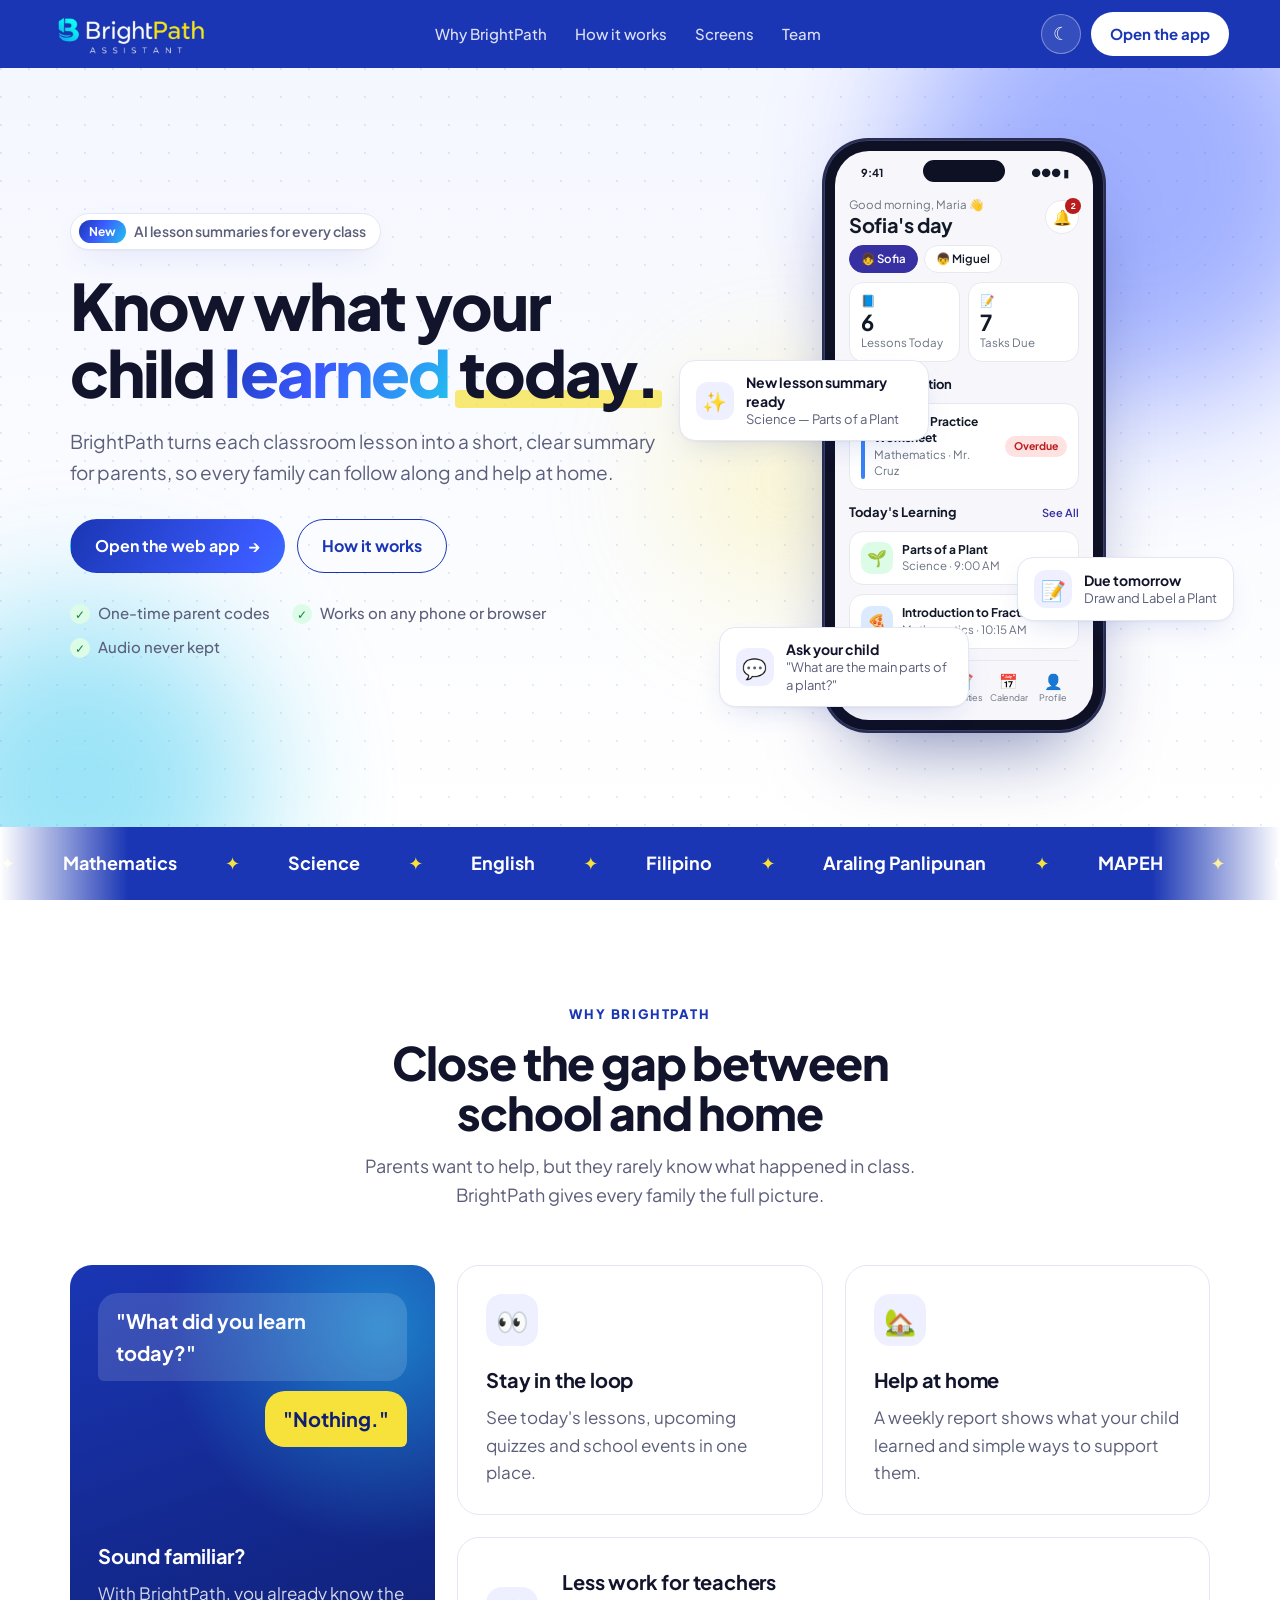
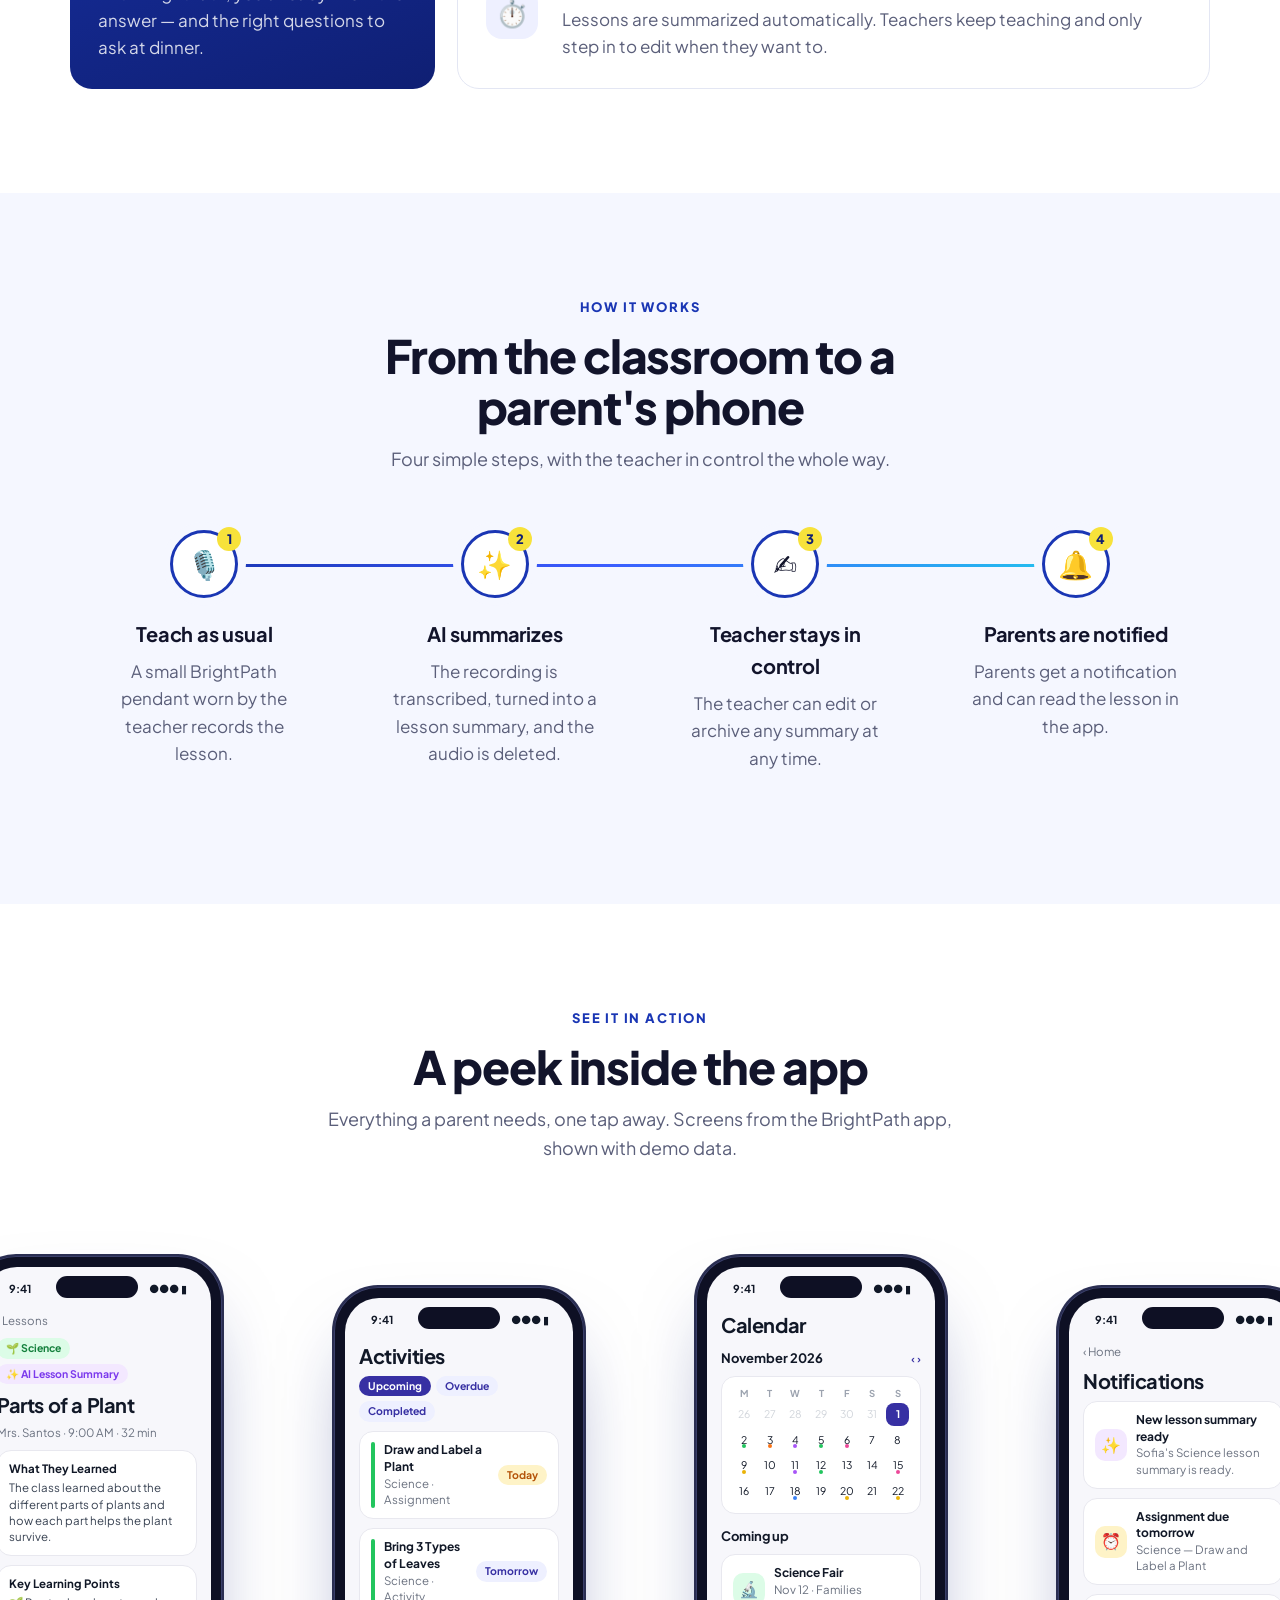
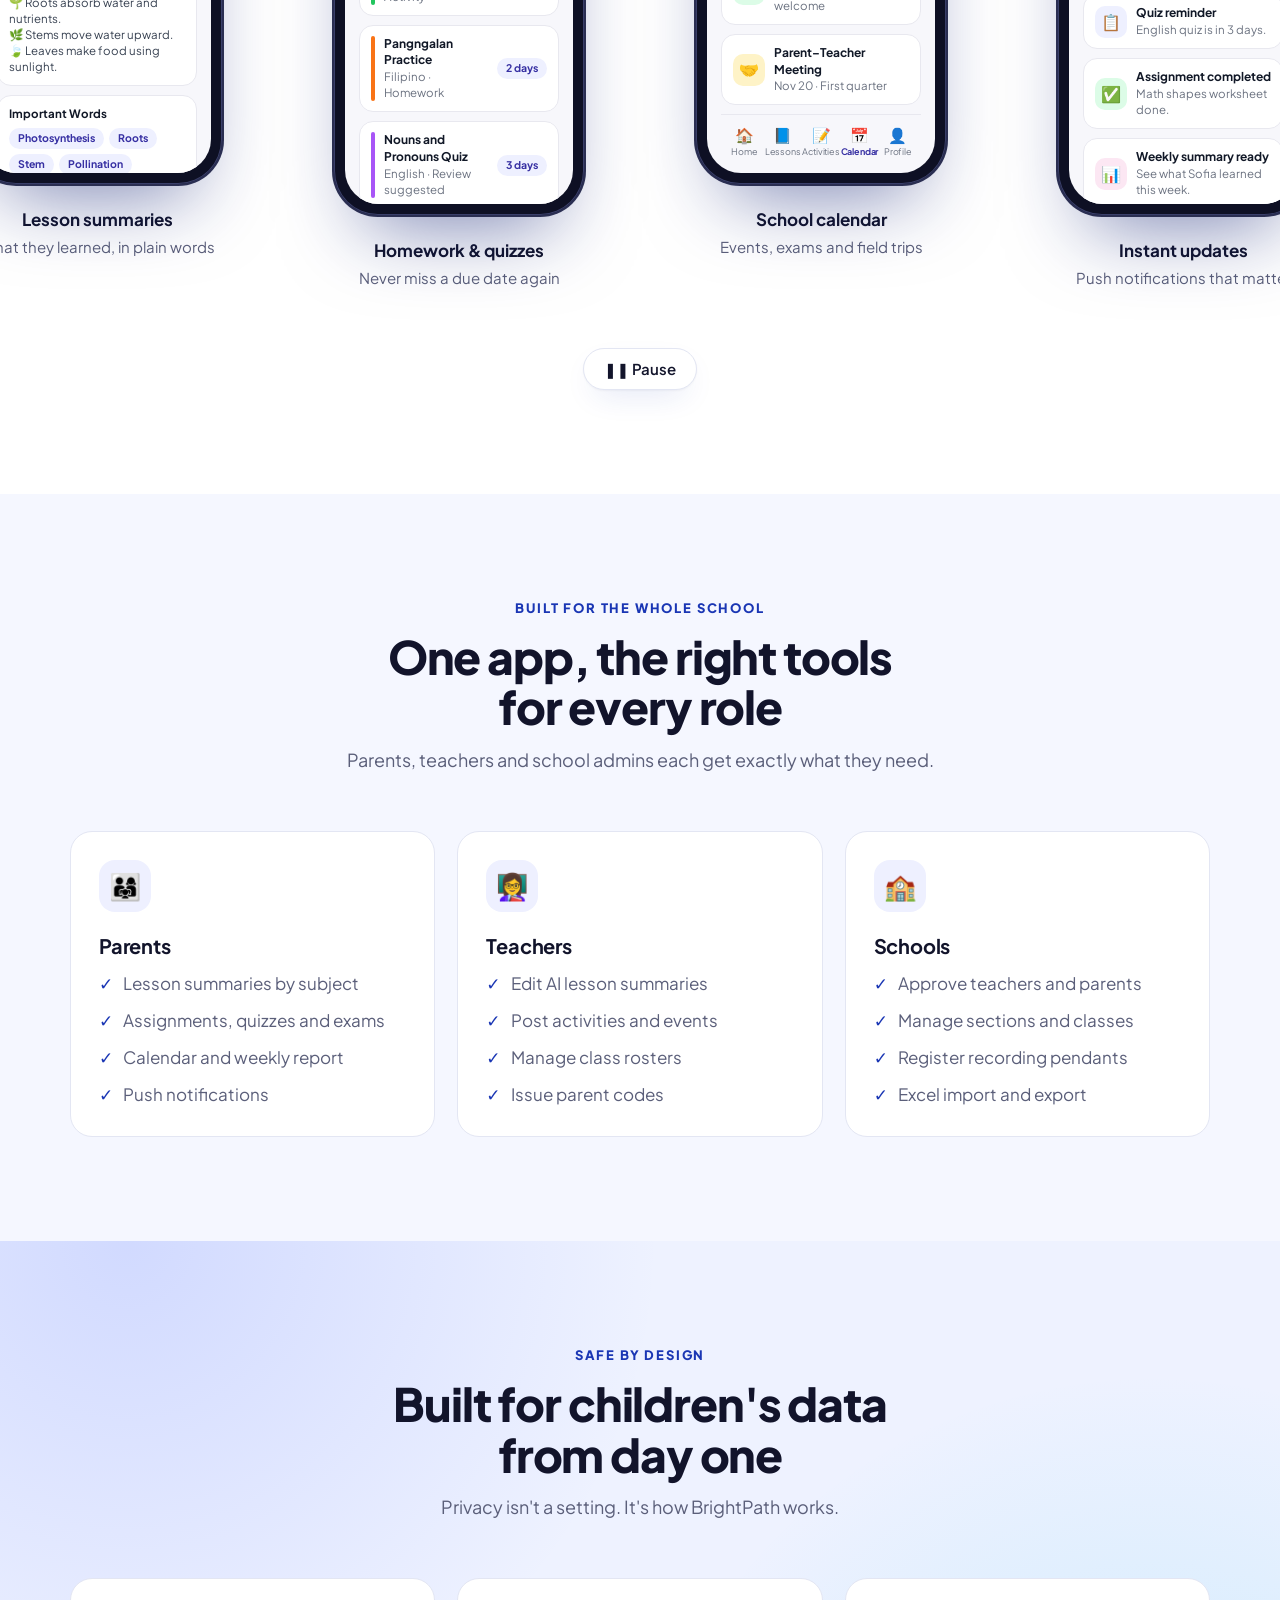
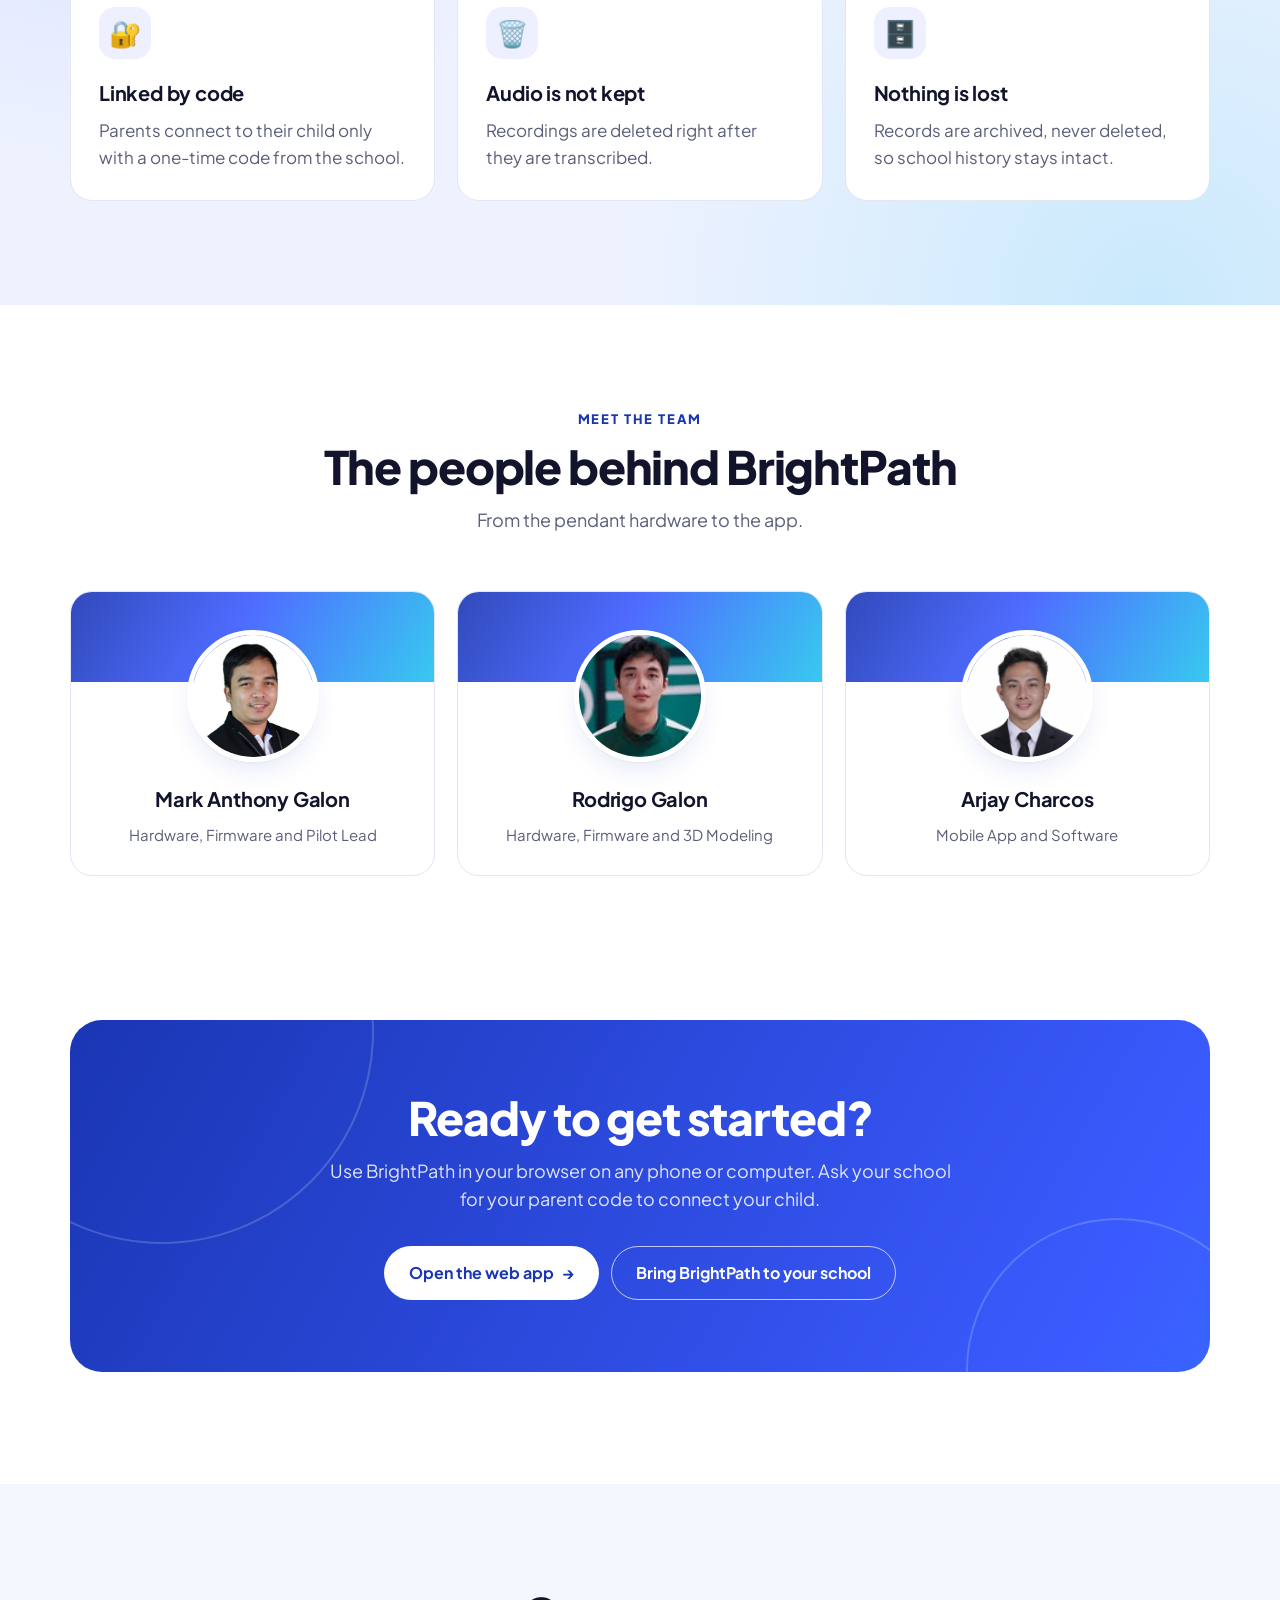
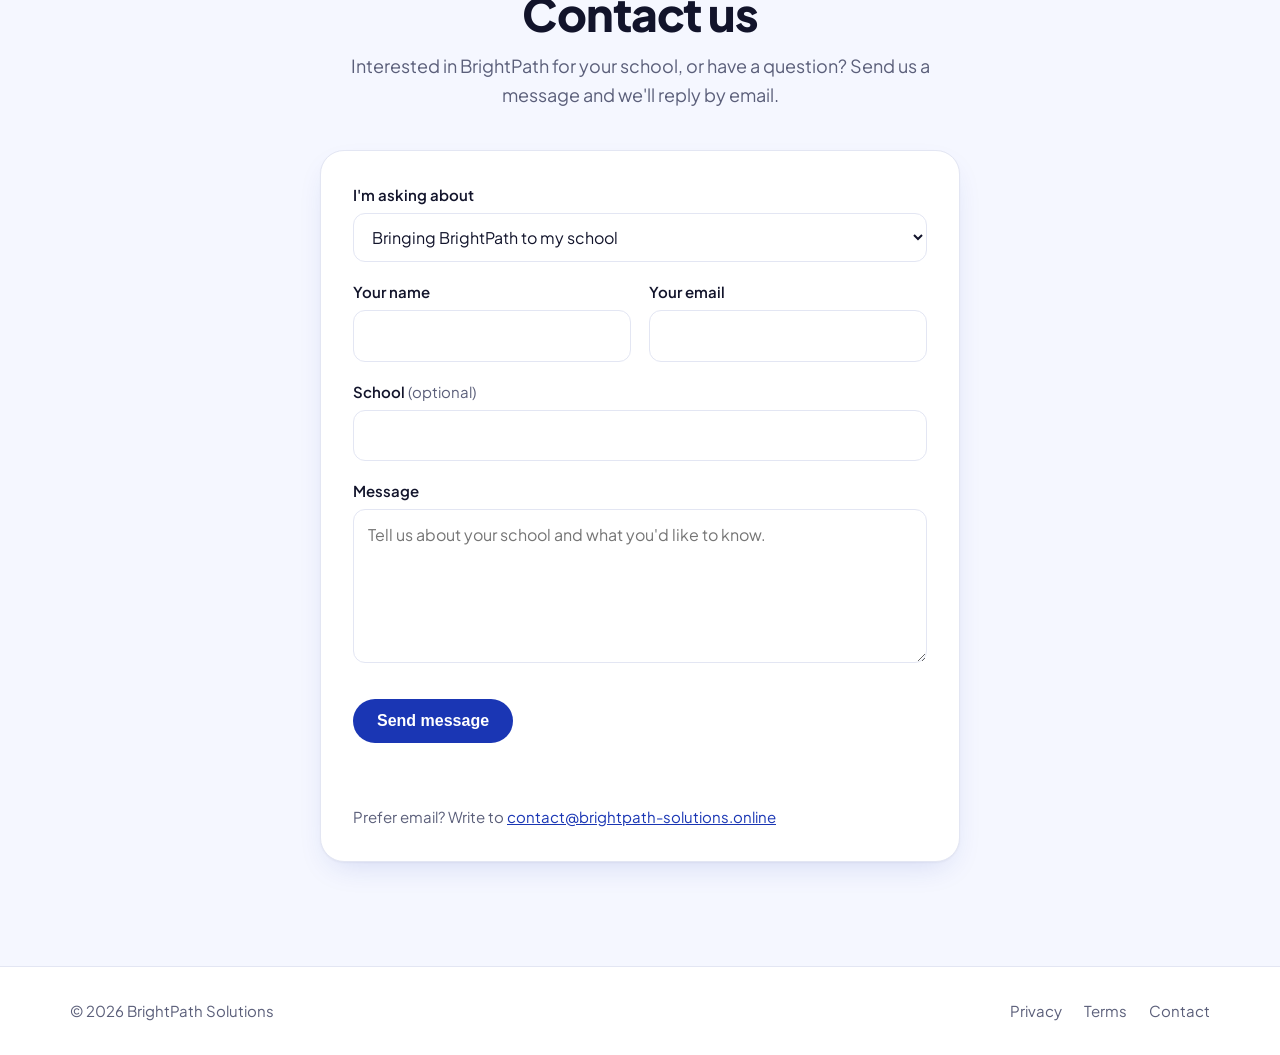
==== commit 6ee19cca: "refactor: update section class names and enhance styling for trust band" ====
--- a/index.html
+++ b/index.html
@@ -230,7 +230,7 @@
       </div>
     </section>
 
-    <section class="dark" id="trust">
+    <section class="band" id="trust">
       <div class="wrap">
         <span class="kicker reveal">Safe by design</span>
         <h2 class="reveal">Built for children's data<br>from day one</h2>
--- a/style.css
+++ b/style.css
@@ -14,6 +14,9 @@
   --card: #FFFFFF;
   --border: #E3E6F3;
   --shadow: 0 1px 2px rgba(18, 20, 43, .04), 0 12px 32px -12px rgba(26, 54, 180, .18);
+  --band-a: rgba(59, 91, 255, .16);
+  --band-b: rgba(34, 195, 238, .18);
+  --band-base: #EEF2FF;
   --grad: linear-gradient(120deg, #1A36B4 0%, #3B5BFF 45%, #22C3EE 100%);
   color-scheme: light;
 }
@@ -29,6 +32,9 @@
     --card: #151938;
     --border: #262B55;
     --shadow: 0 1px 2px rgba(0, 0, 0, .3), 0 16px 40px -16px rgba(0, 0, 0, .6);
+    --band-a: rgba(59, 91, 255, .5);
+    --band-b: rgba(34, 195, 238, .35);
+    --band-base: #0B1150;
     color-scheme: dark;
   }
 }
@@ -42,6 +48,9 @@
   --card: #151938;
   --border: #262B55;
   --shadow: 0 1px 2px rgba(0, 0, 0, .3), 0 16px 40px -16px rgba(0, 0, 0, .6);
+  --band-a: rgba(59, 91, 255, .5);
+  --band-b: rgba(34, 195, 238, .35);
+  --band-base: #0B1150;
   color-scheme: dark;
 }
 * { box-sizing: border-box; }
@@ -61,12 +70,12 @@
 /* Header */
 header {
   position: sticky; top: 0; z-index: 50;
-  background: rgba(26, 54, 180, .92);
-  backdrop-filter: saturate(160%) blur(12px);
-  -webkit-backdrop-filter: saturate(160%) blur(12px);
+  background: var(--brand); /* solid, so the logo's own #1A36B4 background blends in */
   transition: box-shadow .3s;
 }
 header.scrolled { box-shadow: 0 10px 30px -10px rgba(15, 31, 115, .5); }
+/* The header spans edge to edge instead of the 1180px content column. */
+header nav.wrap { max-width: none; padding: 0 clamp(20px, 4vw, 56px); }
 nav { display: flex; align-items: center; justify-content: space-between; height: 68px; gap: 12px; }
 .brand { min-width: 0; }
 .brand img { display: block; height: 44px; width: auto; object-fit: contain; }
@@ -299,16 +308,11 @@
 }
 .shot-nav button:hover { transform: translateY(-2px); background: var(--primary); color: #fff; }
 
-/* Trust band */
-.dark {
-  color: #fff; overflow: hidden;
-  background: radial-gradient(circle at 10% 0%, rgba(59, 91, 255, .5), transparent 40%), radial-gradient(circle at 90% 100%, rgba(34, 195, 238, .35), transparent 40%), #0B1150;
-}
-.dark .kicker { color: var(--sun); }
-.dark .lead { color: rgba(255, 255, 255, .72); }
-.dark .card { background: rgba(255, 255, 255, .06); border-color: rgba(255, 255, 255, .12); backdrop-filter: blur(6px); }
-.dark .card p { color: rgba(255, 255, 255, .72); }
-.dark .icon { background: rgba(255, 255, 255, .1); }
+/* Trust band: soft blue in light mode, deep navy in dark mode (--band-* tokens) */
+.band {
+  overflow: hidden;
+  background: radial-gradient(circle at 10% 0%, var(--band-a), transparent 40%), radial-gradient(circle at 90% 100%, var(--band-b), transparent 40%), var(--band-base);
+}
 
 /* Team */
 .team { text-align: center; overflow: hidden; }
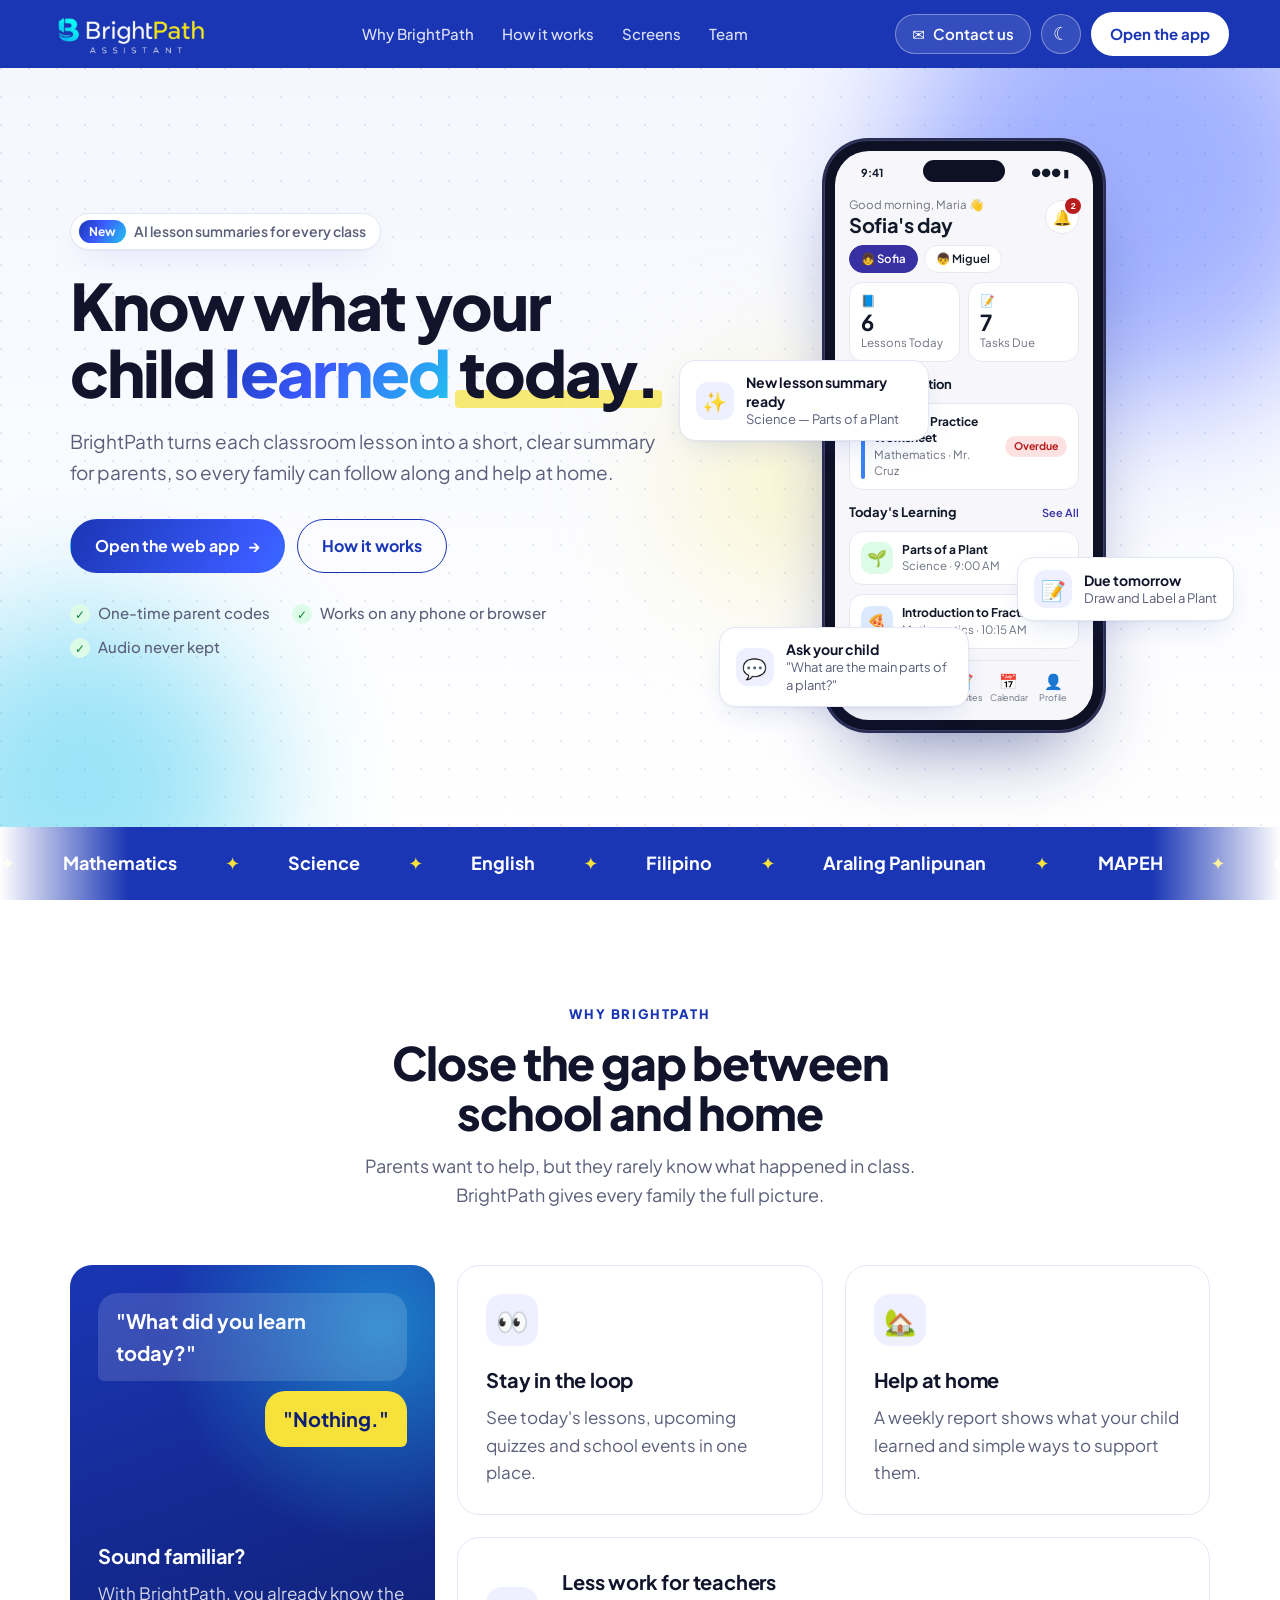
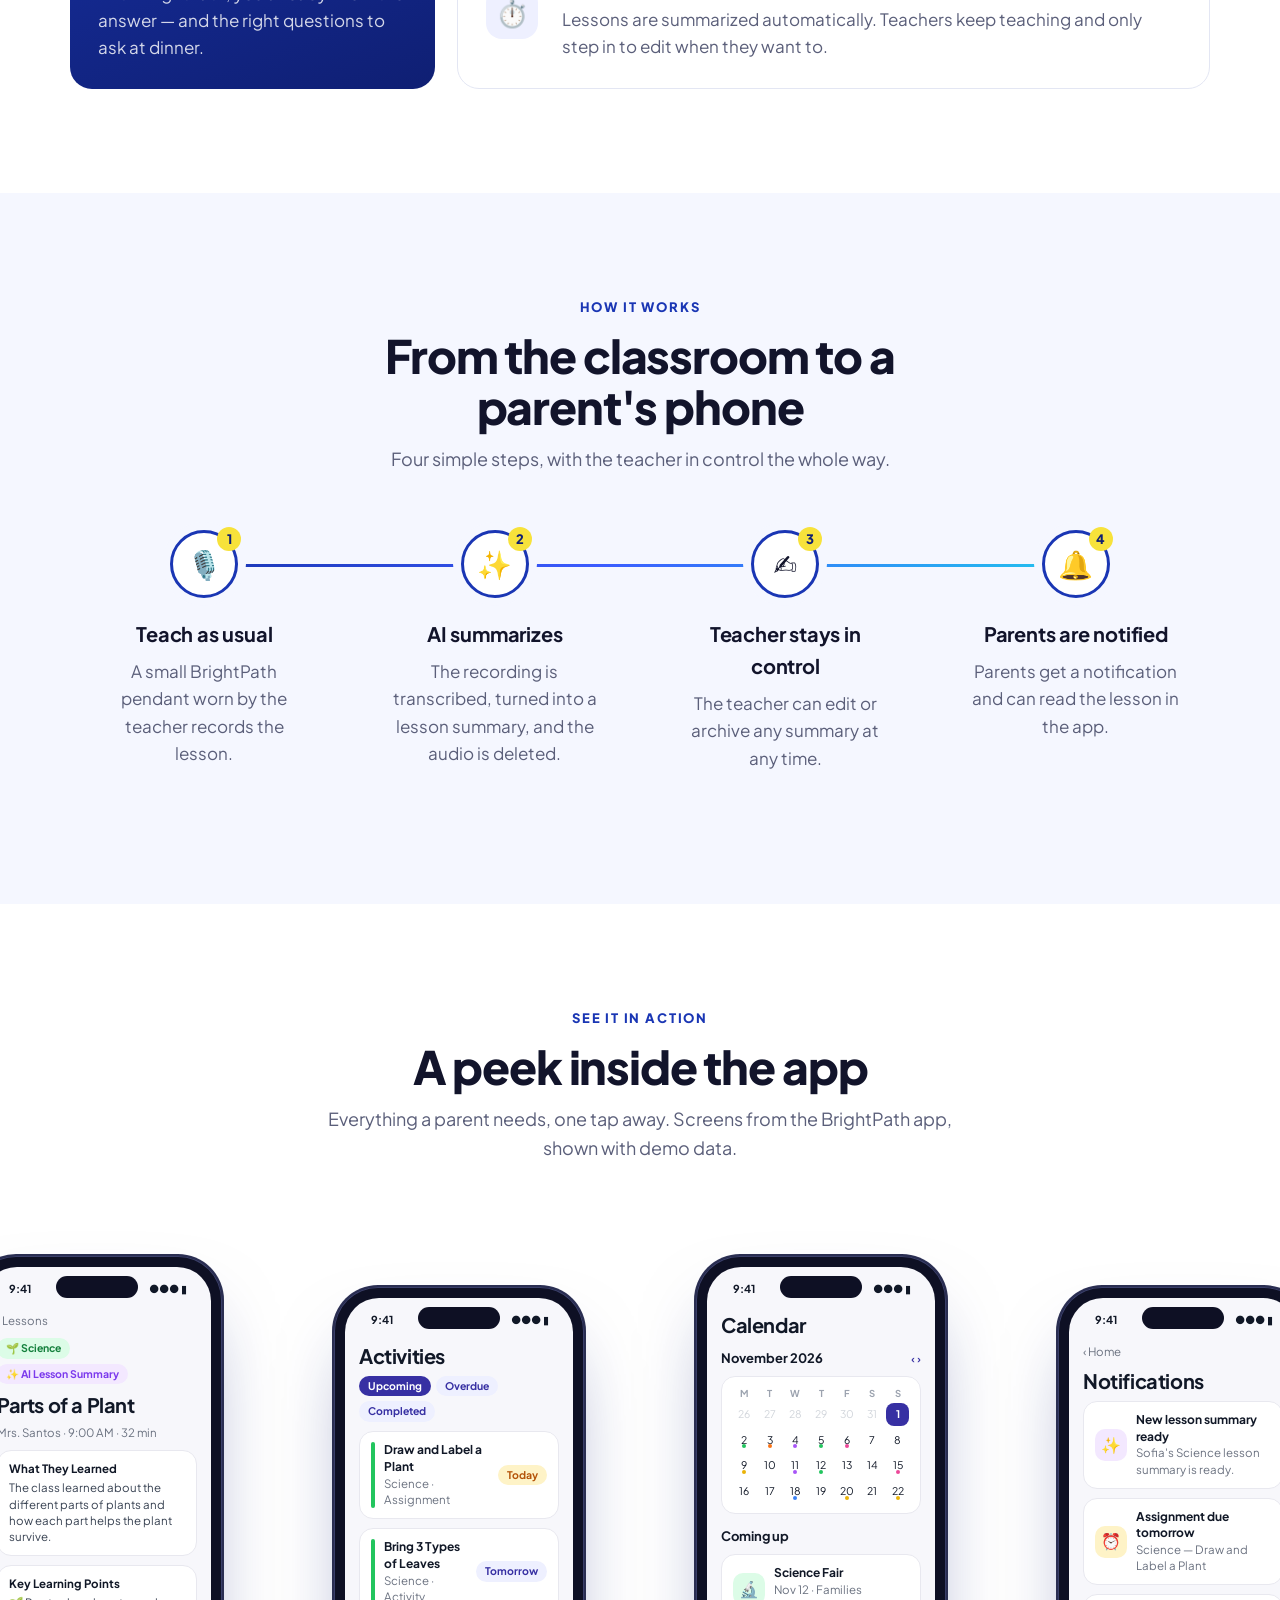
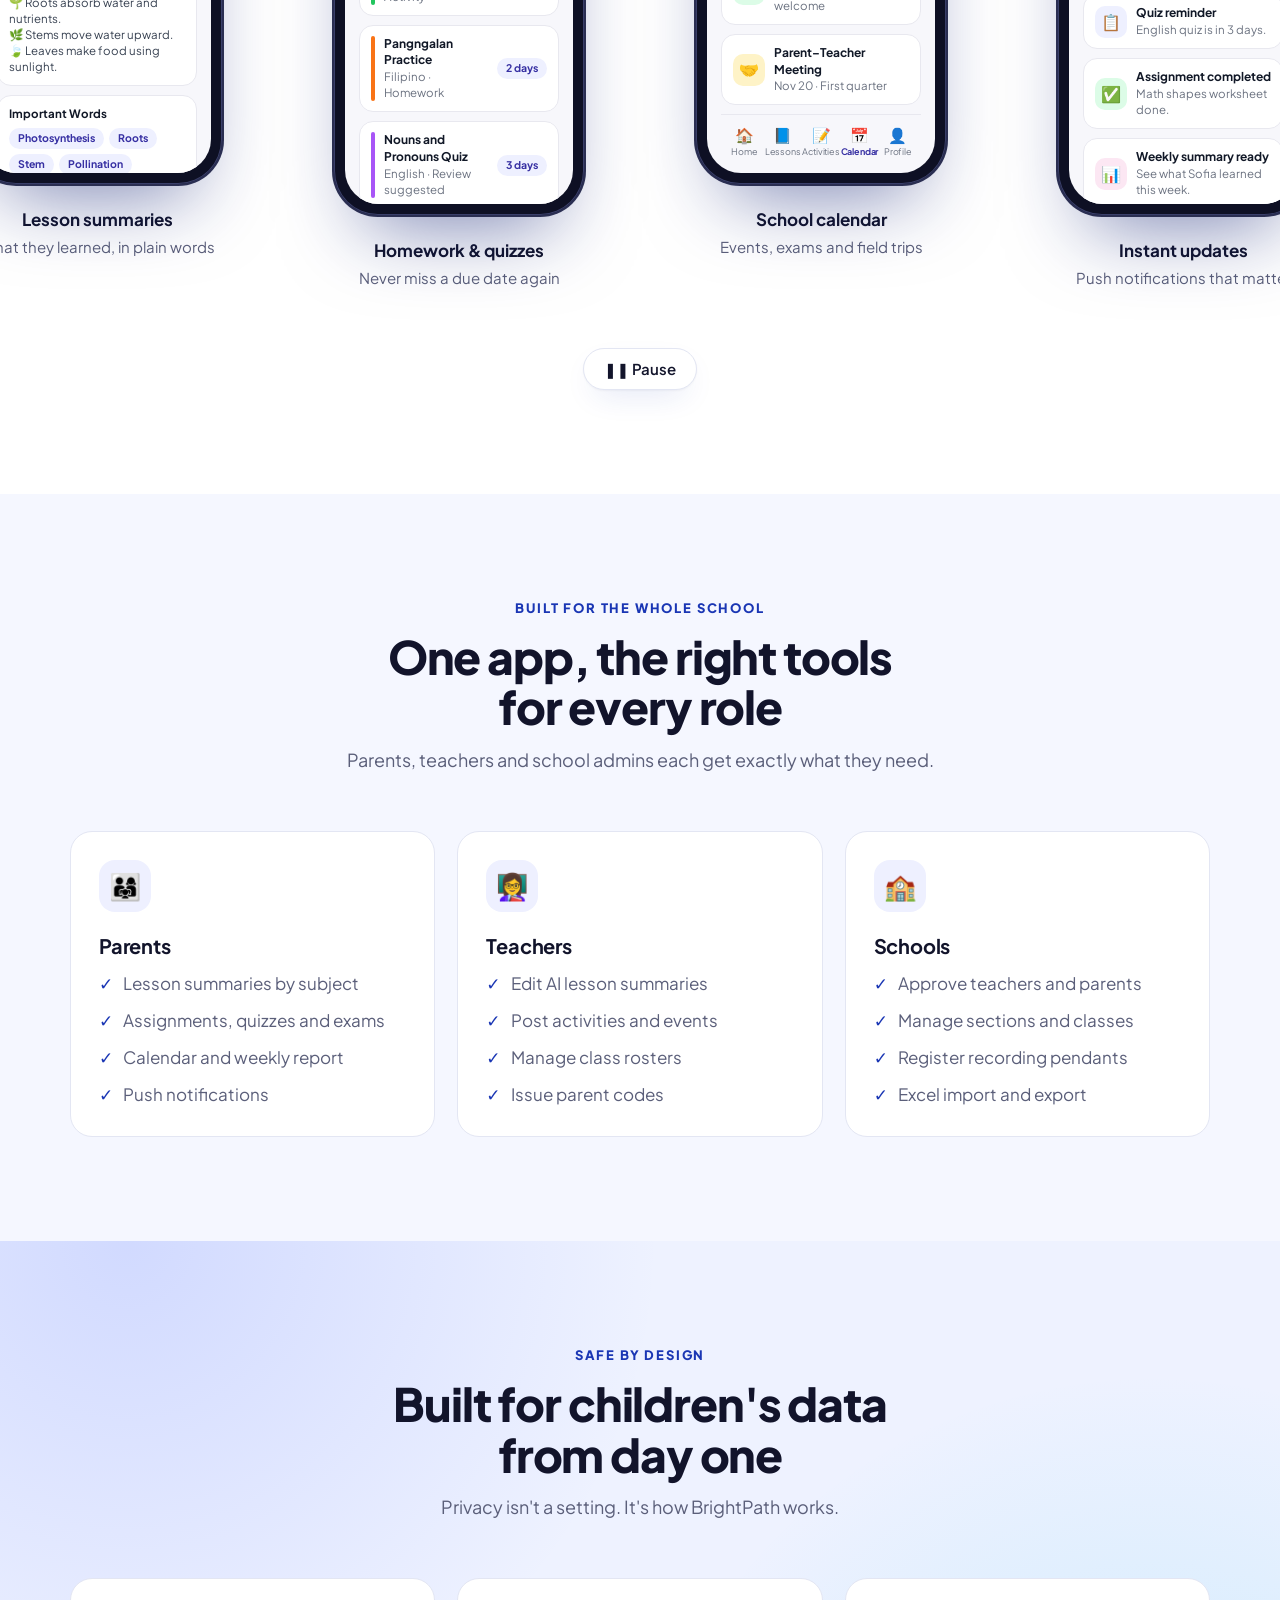
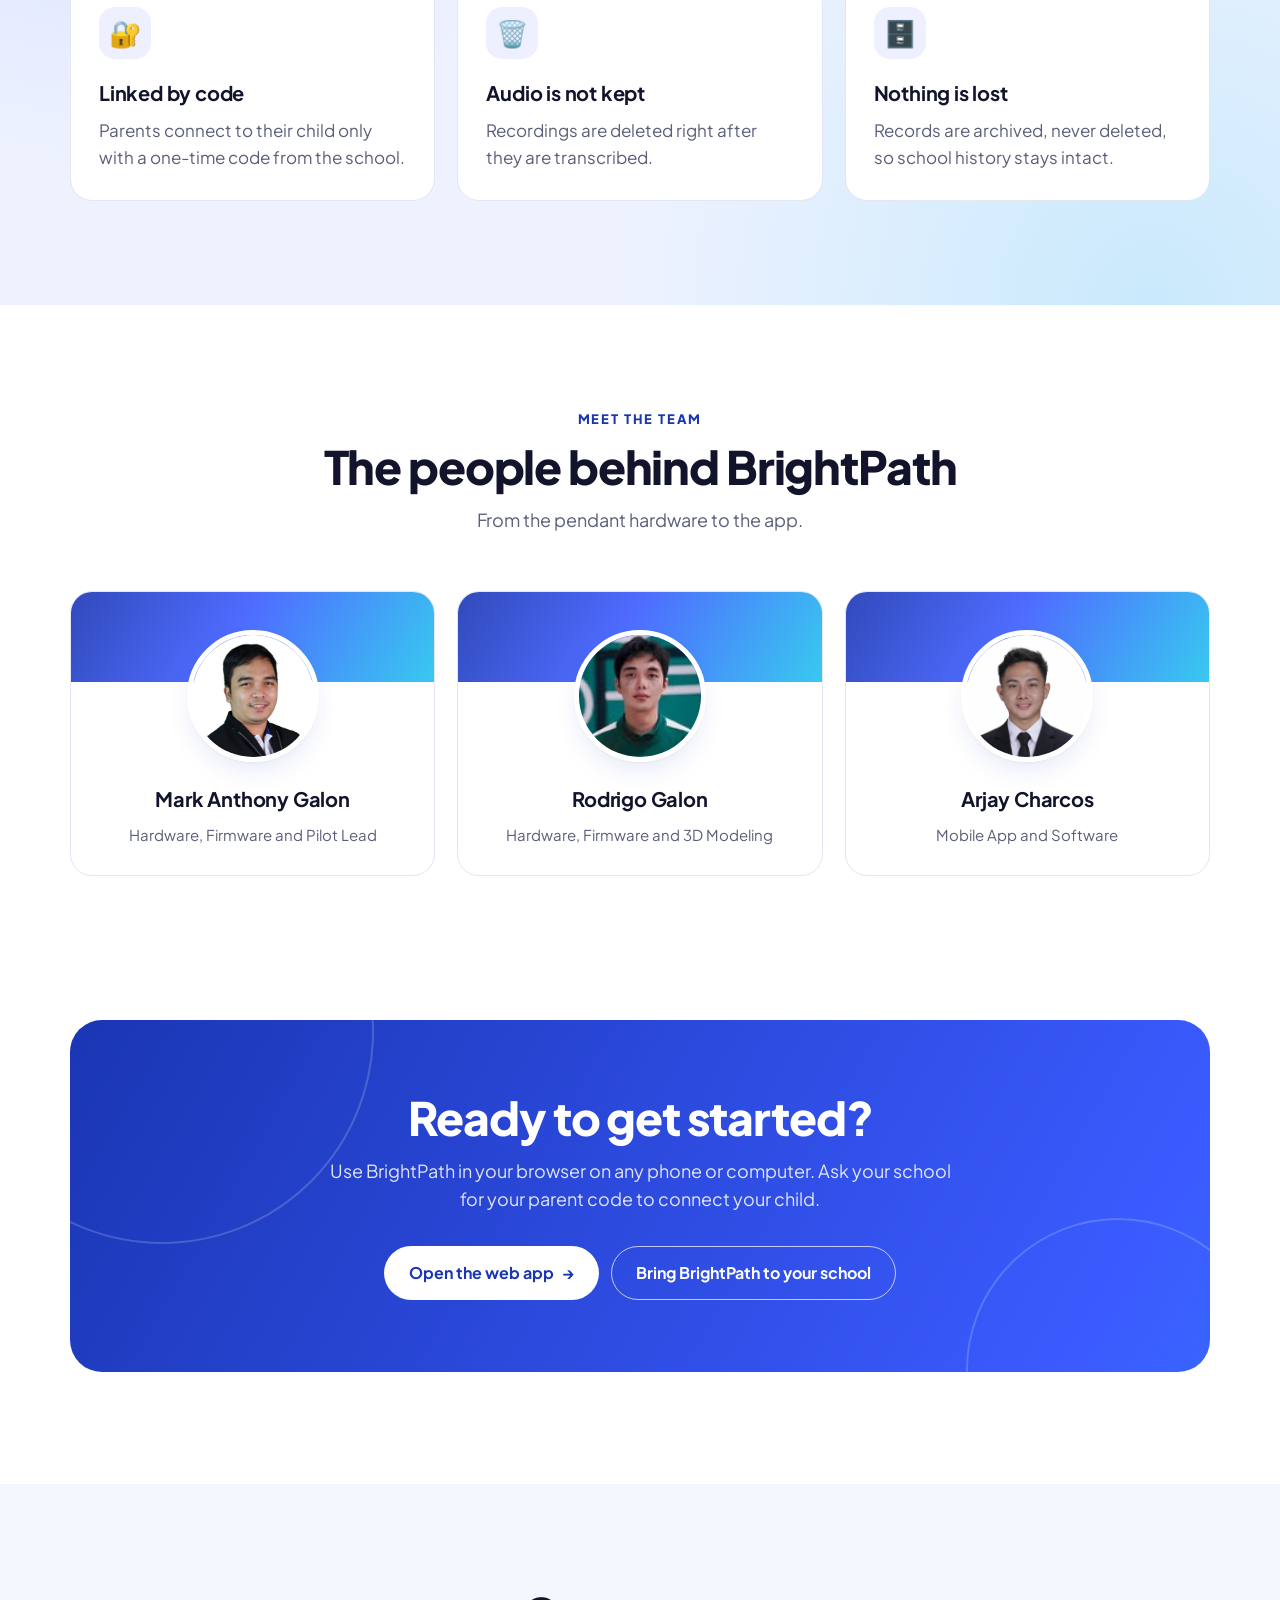
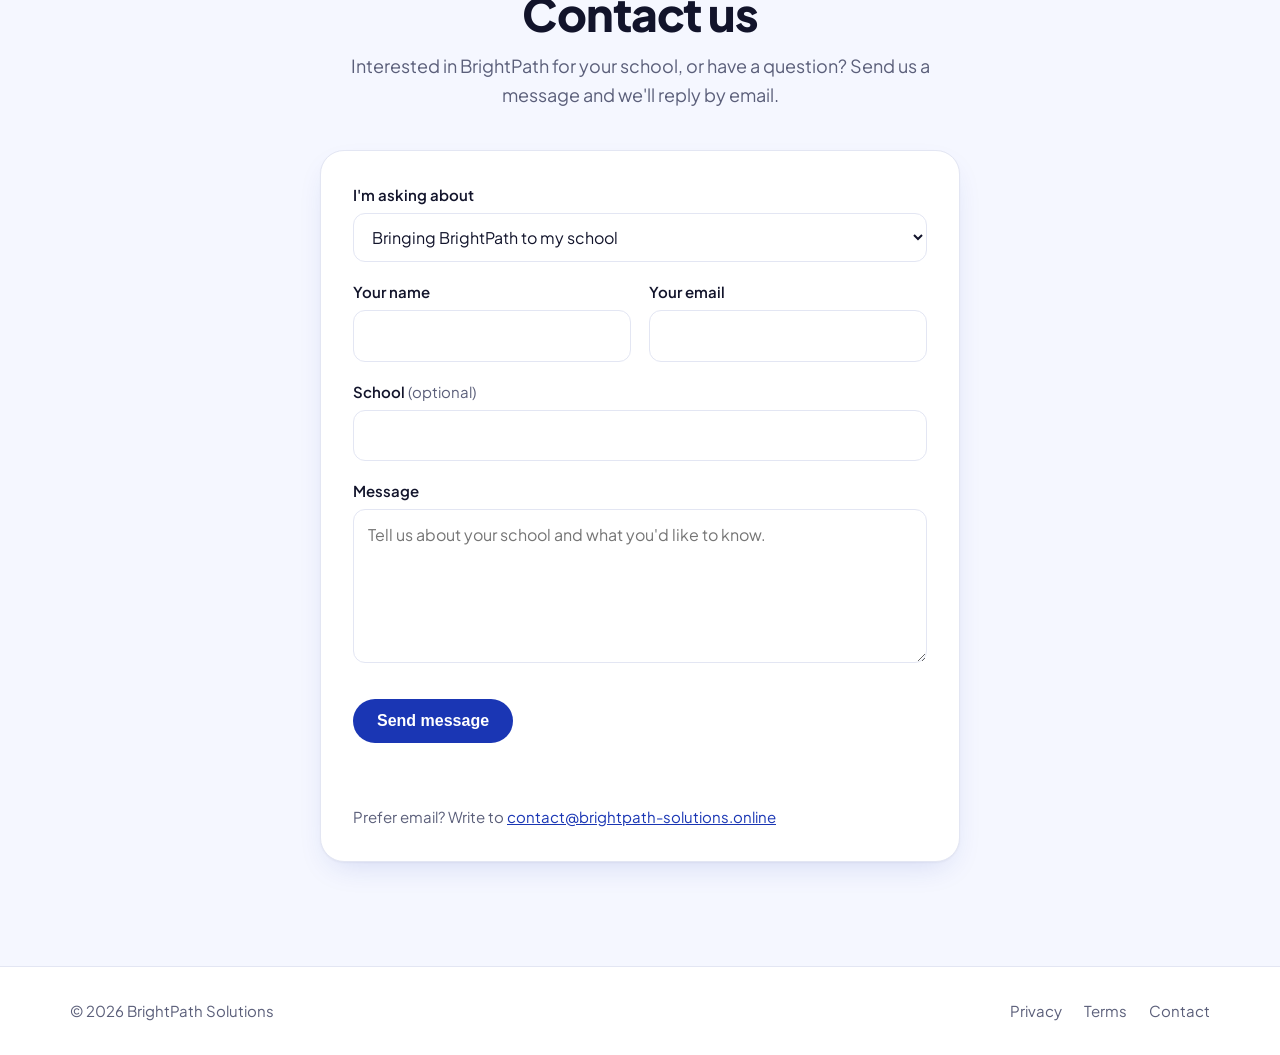
==== commit 03e68346: "feat: add contact link to navigation in multiple pages and enhance error handling in worker.js" ====
--- a/index.html
+++ b/index.html
@@ -30,6 +30,7 @@
         <a href="#team">Team</a>
       </div>
       <div class="nav-actions">
+        <a class="nav-contact" href="#contact" aria-label="Contact us"><span aria-hidden="true">✉</span><span class="txt">Contact us</span></a>
         <button class="theme-toggle" type="button" hidden></button>
         <a class="btn" href="https://app.brightpath-solutions.online">Open the app</a>
       </div>
--- a/style.css
+++ b/style.css
@@ -79,7 +79,7 @@
 nav { display: flex; align-items: center; justify-content: space-between; height: 68px; gap: 12px; }
 .brand { min-width: 0; }
 .brand img { display: block; height: 44px; width: auto; object-fit: contain; }
-@media (max-width: 400px) { .brand img { height: 36px; } nav .btn { padding: 8px 14px; } }
+@media (max-width: 400px) { .brand img { height: 32px; } nav .btn { padding: 8px 14px; } .nav-actions { gap: 8px; } }
 .nav-links { display: flex; gap: 28px; }
 .nav-links a { color: rgba(255, 255, 255, .85); text-decoration: none; font-weight: 500; font-size: 15px; position: relative; }
 .nav-links a::after {
@@ -96,6 +96,14 @@
   transition: background .2s, transform .3s;
 }
 .theme-toggle:hover { background: rgba(255, 255, 255, .25); transform: rotate(20deg); }
+.nav-contact {
+  display: inline-flex; align-items: center; justify-content: center; gap: 8px; height: 40px; padding: 0 16px; border-radius: 999px;
+  border: 1px solid rgba(255, 255, 255, .35); background: rgba(255, 255, 255, .12); color: #fff;
+  font-weight: 600; font-size: 15px; text-decoration: none; white-space: nowrap; transition: background .2s;
+}
+.nav-contact:hover { background: rgba(255, 255, 255, .25); }
+/* Narrow phones: icon only, so the header still fits on one line. */
+@media (max-width: 600px) { .nav-contact { width: 40px; padding: 0; } .nav-contact .txt { display: none; } }
 
 /* Buttons */
 .btn {
